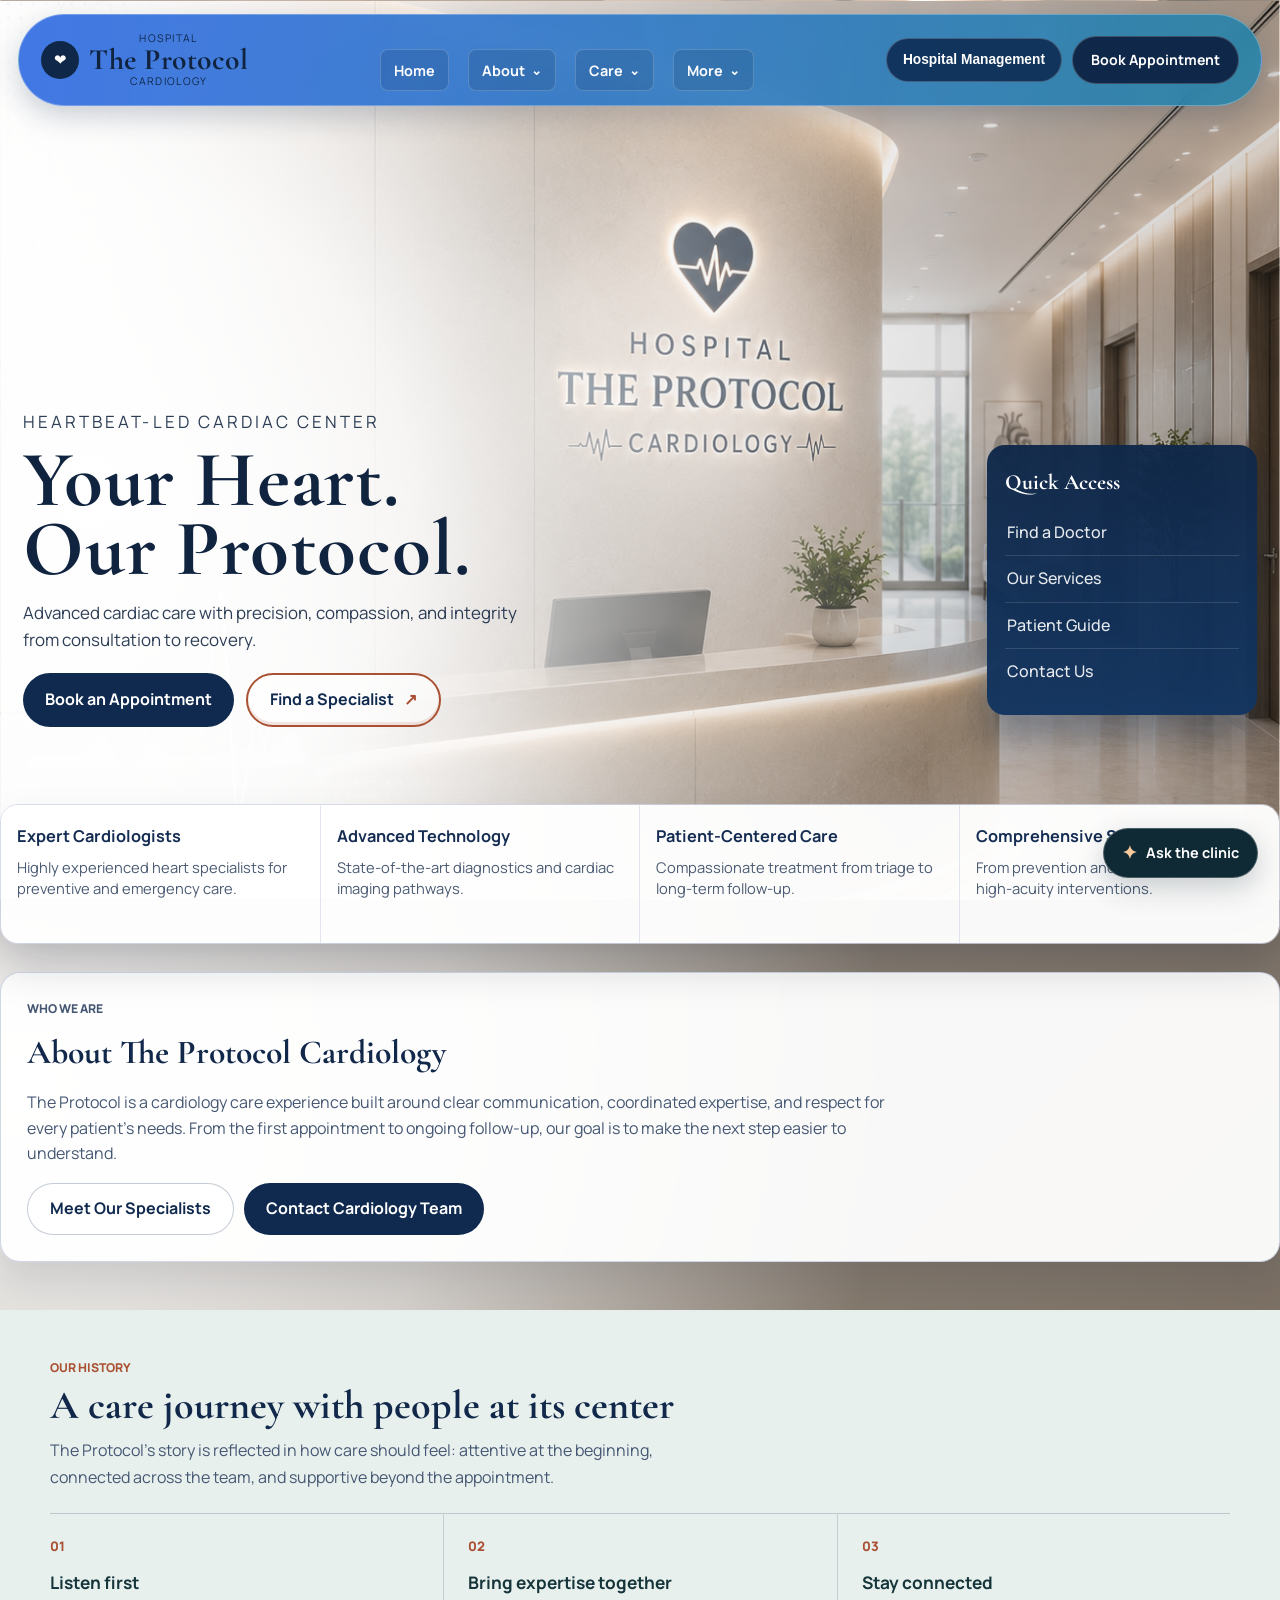
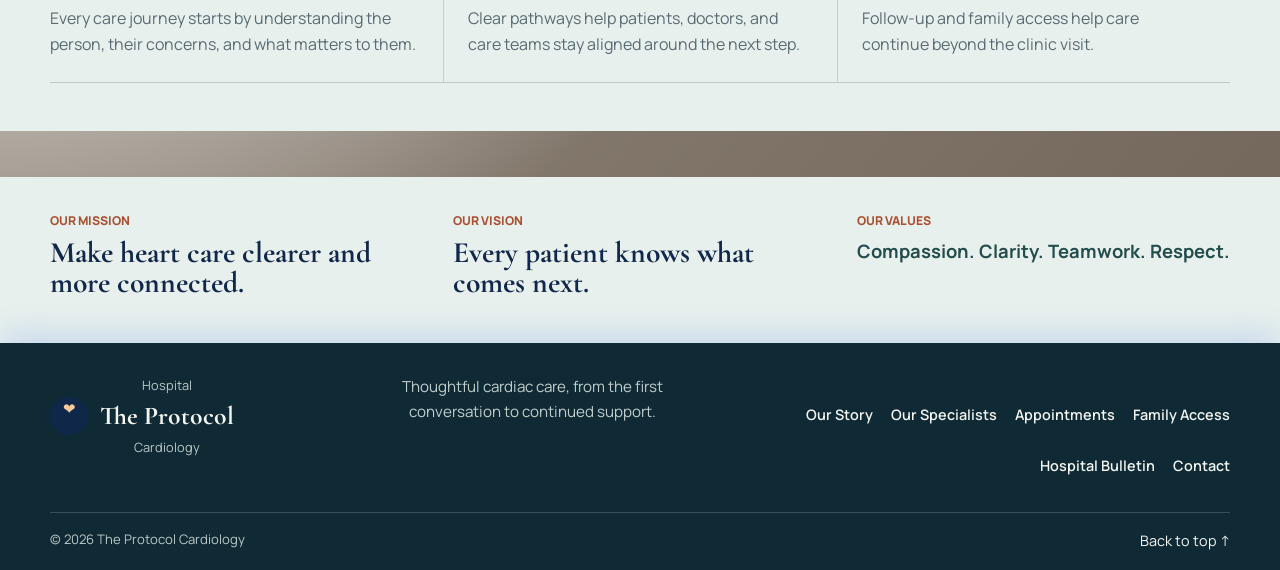
==== src/dashboard.html @ 60221763 "Add admin operation scheduling" ====
<!DOCTYPE html>
<html lang="en">
<head>
    <meta charset="UTF-8">
    <meta name="viewport" content="width=device-width, initial-scale=1.0">
    <title>Hospital Dashboard</title>
    <link rel="stylesheet" href="css/styles.css?v=admin-operation-schedule-20261023">
    <script src="js/runtime-config.js?v=vercel-api-migration-20261022" defer></script>
    <script src="js/auth.js?v=family-access-validation-20261017" defer></script>
    <script src="js/dashboard.js?v=admin-operation-schedule-20261023" defer></script>
    <script src="js/faq-chat.js?v=family-record-chat-20260928" defer></script>
</head>
<body class="dashboard">
    <!-- SIDEBAR -->
    <aside class="sidebar">
        <h2>🏥 HMS</h2>
        
        <div class="user-info">
            <p>Welcome</p>
            <strong id="user-name">User</strong>
            <p style="font-size: 11px; opacity: 0.7;" id="user-role">Role</p>
        </div>
        
        <nav>
            <ul>
                <!-- DOCTOR MENU -->
                <li id="doctor-menu" style="display: none;">
                    <a href="#" onclick="switchSection('doctor-section')" class="nav-link active">Patients</a>
                </li>
                <li id="doctor-menu-2" style="display: none;">
                    <a href="#" onclick="switchSection('doctor-messages-section')" class="nav-link">Notifications</a>
                </li>
                <li id="doctor-menu-3" style="display: none;">
                    <a href="#" onclick="switchSection('doctor-operations-section')" class="nav-link">Operation Schedule</a>
                </li>
                <li id="doctor-menu-4" style="display: none;">
                    <a href="#" onclick="switchSection('doctor-appointments-section')" class="nav-link">Appointment</a>
                </li>
                <li id="doctor-menu-5" style="display: none;">
                    <a href="#" onclick="switchSection('doctor-leave-section')" class="nav-link">Leave Request</a>
                </li>
                <li id="doctor-menu-6" style="display: none;">
                    <a href="#" onclick="switchSection('doctor-clinical-section')" class="nav-link">Medicine &amp; Results <span id="doctor-clinical-badge" class="nav-badge" hidden>0</span></a>
                </li>
                <li id="doctor-menu-7" style="display: none;">
                    <a href="#" onclick="switchSection('doctor-death-section')" class="nav-link">Death Records</a>
                </li>
                
                <!-- STAFF MENU -->
                <li id="staff-menu" style="display: none;">
                    <a href="#" onclick="switchSection('staff-section')" class="nav-link active">Dashboard</a>
                </li>
                <li id="staff-menu-2" style="display: none;">
                    <a href="#" onclick="switchSection('staff-patients-section')" class="nav-link">Patient List</a>
                </li>
                <li id="staff-menu-3" style="display: none;">
                    <a href="#" onclick="switchSection('staff-clinical-section')" class="nav-link">Clinical Review <span id="staff-clinical-badge" class="nav-badge" hidden>0</span></a>
                </li>
                <li id="staff-menu-4" style="display: none;">
                    <a href="#" onclick="switchSection('ward-management-section')" class="nav-link">Ward Management</a>
                </li>
                <li id="pharmacy-menu" style="display: none;">
                    <a href="#" onclick="switchSection('pharmacy-section')" class="nav-link">Pharmacy Stock</a>
                </li>
                
                <!-- ADMIN MENU -->
                <li id="admin-menu" style="display: none;">
                    <a href="#" onclick="switchSection('admin-section')" class="nav-link active">Dashboard</a>
                </li>
                <li id="admin-menu-2" style="display: none;">
                    <a href="#" onclick="switchSection('admin-users-section')" class="nav-link">Users</a>
                </li>
                <li id="admin-menu-3" style="display: none;">
                    <a href="#" onclick="switchSection('admin-patients-section')" class="nav-link">Patients</a>
                </li>
                <li id="admin-menu-4" style="display: none;">
                    <a href="#" onclick="switchSection('admin-leaves-section')" class="nav-link">Leave Approval</a>
                </li>
                <li id="admin-menu-5" style="display: none;">
                    <a href="#" onclick="switchSection('admin-bulletins-section')" class="nav-link">Bulletin</a>
                </li>
                <li id="admin-menu-6" style="display: none;">
                    <a href="#" onclick="switchSection('admin-doctors-section')" class="nav-link">Doctors</a>
                </li>
                <li id="admin-menu-7" style="display: none;">
                    <a href="#" onclick="switchSection('admin-death-section')" class="nav-link">Death Records</a>
                </li>
                <li id="admin-menu-8" style="display: none;">
                    <a href="#" onclick="switchSection('ward-management-section')" class="nav-link">Ward Management</a>
                </li>
                <li id="admin-menu-9" style="display: none;">
                    <a href="#" onclick="switchSection('admin-operations-section')" class="nav-link">Operation Schedule</a>
                </li>
                
                <!-- PATIENT MENU -->
                <li id="patient-menu" style="display: none;">
                    <a href="#" onclick="switchSection('patient-section')" class="nav-link active">My Health</a>
                </li>
                <li id="patient-menu-2" style="display: none;">
                    <a href="#" onclick="openPatientMessages()" class="nav-link">Doctors</a>
                </li>
                <li id="family-menu" style="display: none;">
                    <a href="#" onclick="switchSection('family-section')" class="nav-link">Family Health</a>
                </li>
            </ul>
        </nav>
        
        <button class="logout-btn" onclick="logout()">Logout</button>
    </aside>

    <!-- MAIN CONTENT -->
    <main class="main-content">
        <div class="dashboard-topbar">
            <div class="dashboard-location">
                <span>THE PROTOCOL / HMS</span>
                <strong id="dashboard-section-name">Overview</strong>
            </div>
            <label class="dashboard-search" for="dashboard-view-search">
                <span aria-hidden="true">⌕</span>
                <input id="dashboard-view-search" type="search" placeholder="Search this view..." autocomplete="off">
                <kbd>/</kbd>
            </label>
            <div class="dashboard-topbar-actions">
                <button id="notification-toggle" class="dashboard-alert-button" type="button" onclick="toggleNotifications()" aria-label="Open notifications" title="Open notifications" aria-expanded="false" aria-controls="notification-drawer">
                    <span aria-hidden="true">♧</span>
                    <i id="notification-unread-dot" hidden></i>
                    <span id="notification-unread-count" class="notification-unread-count" hidden>0</span>
                </button>
                <div class="dashboard-date" id="dashboard-date"></div>
            </div>
        </div>

        <!-- NOTIFICATIONS -->
        <div id="notifications-container"></div>
        <aside id="notification-drawer" class="notification-drawer" hidden aria-label="Notifications">
            <div class="notification-drawer-heading">
                <h2>Notifications</h2>
                <button type="button" onclick="toggleNotifications(false)" aria-label="Close notifications">×</button>
            </div>
            <div id="notification-list" class="notification-list"></div>
        </aside>

        <section class="dashboard-hero">
            <div class="hero-card">
                <div class="hero-pill">Clinic Command Center</div>
                <h1 id="dashboard-welcome">Welcome back, Doctor</h1>
                <p id="dashboard-welcome-detail">Your next patient round, status updates, and clinical chats are ready.</p>
            </div>
        </section>

        <!-- DOCTOR DASHBOARD -->
        <div id="doctor-section" class="content-section">
            <div class="header">
                <h1>👨‍⚕️ Doctor Dashboard</h1>
                <div class="header-right">
                    <div class="search-box">
                        <input type="text" placeholder="Search patients...">
                    </div>
                </div>
            </div>

            <div class="card doctor-appointment-request-card">
                <h3>Appointment requests</h3>
                <label class="doctor-appointment-request-toggle">
                    <input type="checkbox" id="doctor-appointment-requests-enabled">
                    <span>Accept new appointment requests</span>
                </label>
                <p id="doctor-appointment-requests-status" class="muted-text" role="status" aria-live="polite"></p>
            </div>

            <div id="doctor-stats" class="grid"></div>

            <div class="card">
                <h3>Organ donor codes</h3>
                <p class="muted-text">Create a one-time code for someone who agreed to join the donor wall. Codes expire after 30 days.</p>
                <button class="btn btn-primary" type="button" onclick="generateDonorCode()">Generate donor code</button>
                <p id="donor-code-status" class="form-status" role="status" aria-live="polite"></p>
                <div id="donor-code-list"></div>
            </div>

            <div class="card">
                <h3>Assigned Patients by Specialty</h3>
                <p class="muted-text">Each doctor now sees only patients assigned to their specialty and care list.</p>
                <div id="doctor-patients"></div>
            </div>
            <div class="card">
                <h3>Appointment calendar</h3>
                <div id="doctor-main-appointment-calendar" class="doctor-calendar"></div>
            </div>
        </div>

        <!-- DOCTOR PATIENTS DETAIL -->
        <div id="doctor-patients-section" class="content-section">
            <div class="header">
                <h1>Patient Details</h1>
                <button class="btn btn-primary" onclick="switchSection('doctor-section')">← Back</button>
            </div>
            <div id="doctor-patient-detail"></div>
        </div>

        <!-- DOCTOR MESSAGES -->
        <div id="doctor-messages-section" class="content-section">
            <div class="header">
                <h1>🔔 Notifications</h1>
            </div>
            <div class="card">
                <h3>Clinical alert centre</h3>
                <p class="muted-text">Incoming Code Blue notices, critical updates, and consult messages appear here.</p>
                <div class="chat-container">
                    <div class="chat-header">
                        <h3>Consultation Messages</h3>
                    </div>
                    <div class="chat-messages" id="doctor-chat"></div>
                    <div class="chat-input">
                        <input type="text" id="doctor-message-input" placeholder="Type your message...">
                        <button onclick="sendDoctorMessage()">Send</button>
                    </div>
                </div>
            </div>
        </div>

        <div id="doctor-operations-section" class="content-section">
            <div class="header">
                <h1>🗓️ Operation Schedule</h1>
            </div>
            <div class="card">
                <h3>Operations assigned to you</h3>
                <ul id="doctor-operations-list" class="detail-list doctor-operations-list"></ul>
            </div>
        </div>

        <div id="doctor-appointments-section" class="content-section">
            <div class="header">
                <h1>📅 Appointments</h1>
            </div>
            <div class="card">
                <h3>Your appointment list</h3>
                <div id="doctor-appointments-list"></div>
                <div id="doctor-appointment-calendar" class="doctor-calendar"></div>
            </div>
            <div class="card">
                <h3>Reschedule requests</h3>
                <div id="doctor-appointment-reschedules" class="appointment-action-list"></div>
            </div>
        </div>

        <div id="doctor-leave-section" class="content-section">
            <div class="header">
                <h1>🌴 Doctor Leave</h1>
                <button class="btn btn-primary" onclick="switchSection('doctor-appointments-section')">View Calendar</button>
            </div>
            <div class="card leave-request-card">
                <h3>Request leave</h3>
                <p class="muted-text">Choose the days you need off. Admin approval is required before those dates are blocked.</p>
                <form id="doctor-leave-form" class="leave-form">
                    <div class="form-group">
                        <label for="leave-start-date">Start date</label>
                        <input type="date" id="leave-start-date" required>
                    </div>
                    <div class="form-group">
                        <label for="leave-end-date">End date</label>
                        <input type="date" id="leave-end-date" required>
                    </div>
                    <div class="form-group leave-reason-field">
                        <label for="leave-reason">Reason</label>
                        <input type="text" id="leave-reason" maxlength="300" placeholder="Annual leave, medical leave..." required>
                    </div>
                    <button type="submit" class="btn btn-primary">Submit for Approval</button>
                </form>
            </div>
            <div class="card">
                <h3>My leave requests</h3>
                <div id="doctor-leave-list"></div>
            </div>
        </div>

        <div id="doctor-clinical-section" class="content-section">
            <div class="header">
                <h1>Medicine &amp; Blood Results</h1>
            </div>

            <section id="doctor-clinical-attention" class="card clinical-attention" hidden aria-live="polite">
                <h3>Needs your approval</h3>
                <p class="muted-text">A nurse proposed a change. Approve or reject it before anything reaches the family account.</p>
                <div id="doctor-clinical-attention-list" class="clinical-list"></div>
            </section>
            <section class="card doctor-stock-overview">
                <h3>Pharmacy stock</h3>
                <div id="doctor-medicine-stock" class="medicine-stock-list"></div>
            </section>

            <div class="clinical-form-grid">
                <form id="clinical-medicine-form" class="card clinical-form" autocomplete="off">
                    <h3>Request medicine</h3>
                    <p class="muted-text">A nurse gives the second approval. If stock is short, the nurse sends a replacement back to you.</p>
                    <div class="form-group">
                        <label for="clinical-medicine-patient">Patient</label>
                        <select id="clinical-medicine-patient" class="clinical-patient-select" required></select>
                    </div>
                    <div class="form-group">
                        <label for="clinical-medicine-name">Medicine</label>
                        <input id="clinical-medicine-name" type="text" maxlength="120" required>
                    </div>
                    <div class="clinical-field-row">
                        <div class="form-group">
                            <label for="clinical-medicine-dose">Dose</label>
                            <input id="clinical-medicine-dose" type="text" maxlength="60" placeholder="e.g. 500 mg" required>
                        </div>
                        <div class="form-group">
                            <label for="clinical-medicine-frequency">Frequency</label>
                            <input id="clinical-medicine-frequency" type="text" maxlength="80" placeholder="e.g. twice daily" required>
                        </div>
                        <div class="form-group">
                            <label for="clinical-medicine-duration">Duration</label>
                            <input id="clinical-medicine-duration" type="text" maxlength="60" placeholder="e.g. 5 days">
                        </div>
                        <div class="form-group">
                            <label for="clinical-medicine-quantity">Stock units</label>
                            <input id="clinical-medicine-quantity" type="number" min="1" max="10000" step="1" value="1" required>
                        </div>
                    </div>
                    <div class="form-group">
                        <label for="clinical-medicine-instructions">Instructions</label>
                        <textarea id="clinical-medicine-instructions" rows="2" maxlength="300"></textarea>
                    </div>
                    <button class="btn btn-primary" type="submit">Send for nurse approval</button>
                    <p id="clinical-medicine-status" class="form-status" role="status" aria-live="polite"></p>
                </form>

                <form id="clinical-blood-form" class="card clinical-form" autocomplete="off">
                    <h3>Enter blood result</h3>
                    <p class="muted-text">Add each test with its value. Reference ranges are optional and entered by you.</p>
                    <div class="clinical-field-row">
                        <div class="form-group">
                            <label for="clinical-blood-patient">Patient</label>
                            <select id="clinical-blood-patient" class="clinical-patient-select" required></select>
                        </div>
                        <div class="form-group">
                            <label for="clinical-blood-date">Collected on</label>
                            <input id="clinical-blood-date" type="date" required>
                        </div>
                    </div>
                    <div id="clinical-blood-rows" class="clinical-blood-rows"></div>
                    <div class="clinical-form-actions">
                        <button id="clinical-add-row" class="btn btn-secondary btn-small" type="button">Add test</button>
                        <button id="clinical-add-panel" class="btn btn-secondary btn-small" type="button">Add standard panel</button>
                    </div>
                    <div class="form-group">
                        <label for="clinical-blood-note">Note</label>
                        <textarea id="clinical-blood-note" rows="2" maxlength="300"></textarea>
                    </div>
                    <button class="btn btn-primary" type="submit">Send for nurse approval</button>
                    <p id="clinical-blood-status" class="form-status" role="status" aria-live="polite"></p>
                </form>
            </div>

            <div class="card">
                <h3>My requests and results</h3>
                <div id="doctor-clinical-list" class="clinical-list"></div>
            </div>
            <div class="card">
                <h3>Medical documents</h3>
                <div id="doctor-medical-document-list" class="medical-document-list"></div>
            </div>
        </div>

        <div id="doctor-death-section" class="content-section">
            <div class="header">
                <h1>Hospital Death Records</h1>
            </div>
            <p class="death-record-notice">Hospital record copy only. This is not a government-issued death certificate and cannot replace civil registry documentation.</p>
            <form id="doctor-death-form" class="card death-record-form">
                <h3>Submit record for admin review</h3>
                <div class="form-grid">
                    <div class="form-group">
                        <label for="doctor-death-patient">Assigned patient</label>
                        <select id="doctor-death-patient" required></select>
                    </div>
                    <div class="form-group">
                        <label for="doctor-death-date">Date of death</label>
                        <input id="doctor-death-date" type="date" required>
                    </div>
                    <div class="form-group">
                        <label for="doctor-death-time">Time of death</label>
                        <input id="doctor-death-time" type="time" required>
                    </div>
                    <div class="form-group">
                        <label for="doctor-death-place">Place</label>
                        <input id="doctor-death-place" type="text" maxlength="180" placeholder="Hospital / ward" required>
                    </div>
                    <div class="form-group death-cause-field">
                        <label for="doctor-death-cause">Cause recorded by attending doctor</label>
                        <textarea id="doctor-death-cause" rows="3" maxlength="500" required></textarea>
                    </div>
                </div>
                <label class="death-record-attestation">
                    <input id="doctor-death-attestation" type="checkbox" required>
                    <span>I confirm this record reflects my clinical assessment as the attending doctor.</span>
                </label>
                <button class="btn btn-primary" type="submit">Submit for admin review</button>
                <p id="doctor-death-status" class="form-status" role="status" aria-live="polite"></p>
            </form>
            <div class="card">
                <h3>My submitted records</h3>
                <div id="doctor-death-list" class="death-record-list"></div>
            </div>
        </div>

        <!-- DOCTOR->STAFF MESSAGE -->
        <div id="doctor-staff-section" class="content-section">
            <div class="header">
                <h1>👩‍⚕️ Message Nursing Team</h1>
                <button class="btn btn-primary" onclick="switchSection('doctor-section')">← Back</button>
            </div>
            <div class="card">
                <div class="chat-container">
                    <div class="chat-header">
                        <h3>Send alert to nursing staff</h3>
                    </div>
                    <div class="chat-messages" id="doctor-staff-chat"></div>
                    <div class="chat-input">
                        <input type="text" id="doctor-staff-message-input" placeholder="Message to nursing team...">
                        <button onclick="sendDoctorToStaffMessage()">Send</button>
                    </div>
                </div>
            </div>
        </div>

        <!-- STAFF DASHBOARD -->
        <div id="staff-section" class="content-section">
            <div class="header">
                <h1>👩‍⚕️ Staff Dashboard</h1>
            </div>

            <div id="staff-stats" class="grid"></div>

            <div class="card">
                <h3>Update Patient Vitals</h3>
                <div id="staff-patients"></div>
            </div>

            <div class="card">
                <h3>Appointment Requests</h3>
                <p class="muted-text">Staff can review appointment requests and patient booking details.</p>
                <div id="staff-appointments"></div>
            </div>

            <div class="card">
                <h3>Add New Patient</h3>
                <form id="staff-new-patient-form" class="patient-form">
                    <div class="form-grid">
                        <div class="form-group">
                            <label for="new-patient-name">Full Name</label>
                            <input type="text" id="new-patient-name" placeholder="e.g. Nur Aisyah" required>
                        </div>
                        <div class="form-group">
                            <label for="new-patient-code">Patient Code</label>
                            <input type="text" id="new-patient-code" placeholder="e.g. NUR-004" required>
                        </div>
                        <div class="form-group">
                            <label for="new-patient-age">Age</label>
                            <input type="number" id="new-patient-age" min="1" placeholder="32">
                        </div>
                        <div class="form-group">
                            <label for="new-patient-gender">Gender</label>
                            <input type="text" id="new-patient-gender" placeholder="Female">
                        </div>
                        <div class="form-group">
                            <label for="new-patient-blood-type">Blood Type</label>
                            <input type="text" id="new-patient-blood-type" placeholder="A+">
                        </div>
                        <div class="form-group">
                            <label for="new-patient-phone">Phone</label>
                            <input type="tel" id="new-patient-phone" inputmode="tel" maxlength="16" pattern="(?:[0-9]{7,15}|\+[0-9]{7,15})" title="Enter 7 to 15 digits, optionally preceded by +." placeholder="0123456789">
                        </div>
                        <div class="form-group">
                            <label for="new-patient-email">Email</label>
                            <input type="email" id="new-patient-email" placeholder="patient@email.com">
                        </div>
                        <div class="form-group">
                            <label for="new-patient-address">Address</label>
                            <input type="text" id="new-patient-address" placeholder="Hospital address">
                        </div>
                        <div class="form-group">
                            <label for="new-patient-diagnosis">Illness / Diagnosis</label>
                            <input type="text" id="new-patient-diagnosis" placeholder="e.g. Chest pain, Migraine, Vision loss" required>
                        </div>
                        <div class="form-group">
                            <label for="new-patient-category">Sickness Category</label>
                            <select id="new-patient-category" required>
                                <option value="General Medicine">General Medicine</option>
                                <option value="Cardiology">Cardiology</option>
                                <option value="Psychiatry">Psychiatry</option>
                                <option value="Surgery">Surgery</option>
                                <option value="Neurosurgery">Neurosurgery</option>
                                <option value="Neuro-Oftalmology">Neuro-Oftalmology</option>
                            </select>
                        </div>
                        <div class="form-group">
                            <label for="new-patient-severity">Severity</label>
                            <select id="new-patient-severity">
                                <option value="Moderate">Moderate</option>
                                <option value="Mild">Mild</option>
                                <option value="Severe">Severe</option>
                                <option value="Critical">Critical</option>
                            </select>
                        </div>
                        <div class="form-group">
                            <label for="new-patient-doctor">Doctor In Charge (Required)</label>
                            <select id="new-patient-doctor" required>
                                <option value="">-- Select doctor --</option>
                            </select>
                        </div>
                    </div>
                    <button type="submit" class="btn btn-primary">Create Patient</button>
                    <div id="new-patient-status" class="form-status"></div>
                </form>
            </div>

            <div class="card">
                <h3>Staff Team Chat</h3>
                <div class="chat-container">
                    <div class="chat-header">
                        <h3>Team Communications</h3>
                    </div>
                    <div class="chat-messages" id="staff-chat"></div>
                    <div class="chat-input">
                        <input type="text" id="staff-message-input" placeholder="Share an update with your team...">
                        <button onclick="sendStaffTeamMessage()">Send</button>
                    </div>
                </div>
            </div>

            <div class="card">
                <h3>Emergency Alert</h3>
                <p>Send a system-wide Code Blue alert to doctors, nurses, admins, and patients.</p>
                <button class="btn btn-danger" onclick="openCodeBluePrompt()">Trigger Code Blue</button>
            </div>
        </div>

        <!-- STAFF PATIENTS -->
        <div id="staff-patients-section" class="content-section">
            <div class="header">
                <h1>Patient List</h1>
                <button class="btn btn-primary" onclick="switchSection('staff-section')">← Back</button>
            </div>
            <div class="card">
                <div id="staff-patient-list"></div>
            </div>
        </div>

        <div id="ward-management-section" class="content-section">
            <div class="header">
                <h1>Ward Management</h1>
            </div>
            <p class="admin-doctor-intro">Track ward capacity, keep bed status current, and assign each active patient to one bed.</p>
            <div id="ward-overview-stats" class="grid ward-overview-stats"></div>
            <form id="ward-bed-form" class="card ward-bed-form">
                <h3>Add a ward bed</h3>
                <div class="clinical-field-row">
                    <div class="form-group">
                        <label for="ward-bed-ward-name">Ward</label>
                        <input id="ward-bed-ward-name" type="text" maxlength="80" placeholder="e.g. Cardiology" required>
                    </div>
                    <div class="form-group">
                        <label for="ward-bed-number">Bed number</label>
                        <input id="ward-bed-number" type="text" maxlength="40" placeholder="e.g. C-12" required>
                    </div>
                </div>
                <button class="btn btn-primary btn-small" type="submit">Add bed</button>
                <p id="ward-bed-form-status" class="form-status" role="status" aria-live="polite"></p>
            </form>
            <div class="card">
                <div class="ward-table-heading">
                    <h3>Ward and bed list</h3>
                    <button class="btn btn-small btn-secondary" type="button" onclick="loadWardManagement()">Refresh</button>
                </div>
                <div id="ward-bed-list" class="ward-bed-list"></div>
            </div>
        </div>

        <div id="staff-clinical-section" class="content-section">
            <div class="header">
                <h1>Clinical Review</h1>
            </div>
            <p class="admin-doctor-intro">Give the second approval before a medicine request or blood result appears on the family account.</p>
            <div class="card">
                <h3>Waiting for your review</h3>
                <div id="staff-clinical-queue" class="clinical-list"></div>
            </div>
            <div class="card">
                <h3>Recent</h3>
                <div id="staff-clinical-recent" class="clinical-list"></div>
            </div>
            <div class="card">
                <h3>Appointment reschedule requests</h3>
                <div id="staff-appointment-reschedules" class="appointment-action-list"></div>
            </div>
            <div class="card">
                <h3>Medical attachments</h3>
                <form id="medical-document-form" class="medical-document-form">
                    <div class="clinical-field-row">
                        <select id="medical-document-patient" required aria-label="Patient"></select>
                        <select id="medical-document-category" aria-label="Document category">
                            <option>Blood result</option>
                            <option>Discharge summary</option>
                            <option>Prescription</option>
                            <option>Other</option>
                        </select>
                        <input id="medical-document-file" type="file" accept="application/pdf,image/jpeg,image/png" required aria-label="PDF, JPG or PNG up to 4 MB">
                    </div>
                    <button class="btn btn-primary btn-small" type="submit">Upload private record</button>
                    <p class="muted-text">PDF/JPG/PNG, maximum 4 MB. Only authorized care-team members and linked patient/family accounts can access it.</p>
                    <p id="medical-document-status" class="form-status" role="status" aria-live="polite"></p>
                </form>
                <div id="staff-medical-document-list" class="medical-document-list"></div>
            </div>
        </div>

        <div id="pharmacy-section" class="content-section">
            <div class="header">
                <h1>Pharmacy Stock</h1>
            </div>
            <p class="admin-doctor-intro">Manage medicine quantities and low-stock thresholds. Nurse approval deducts requested units from stock.</p>
            <div class="card">
                <h3>Add medicine</h3>
                <form id="medicine-stock-form" class="medicine-stock-form">
                    <div class="clinical-field-row">
                        <input id="medicine-stock-name" type="text" maxlength="120" placeholder="Medicine name" aria-label="Medicine name" required>
                        <input id="medicine-stock-unit" type="text" maxlength="40" placeholder="Unit (e.g. tablet)" aria-label="Stock unit" required>
                        <input id="medicine-stock-quantity" type="number" min="0" max="100000" step="1" placeholder="In stock" aria-label="Current stock" required>
                        <input id="medicine-stock-minimum" type="number" min="0" max="100000" step="1" placeholder="Low-stock alert at" aria-label="Low stock threshold" required>
                    </div>
                    <button class="btn btn-primary btn-small" type="submit">Add medicine</button>
                    <p id="medicine-stock-status" class="form-status" role="status" aria-live="polite"></p>
                </form>
            </div>
            <div class="card">
                <h3>Current inventory</h3>
                <div id="medicine-stock-list" class="medicine-stock-list"></div>
            </div>
        </div>

        <!-- ADMIN DASHBOARD -->
        <div id="admin-section" class="content-section">
            <div class="header">
                <h1>⚙️ Administration Dashboard</h1>
            </div>
            <div id="admin-dashboard-alert" class="dashboard-load-alert" role="status" aria-live="polite" hidden>
                <p id="admin-dashboard-alert-message"></p>
                <button class="btn btn-small btn-secondary" type="button" onclick="loadAdminDashboard()">Retry</button>
            </div>

            <div id="admin-stats" class="grid"></div>

            <div class="admin-command-grid">
                <section class="card admin-priority-card" aria-labelledby="admin-priority-title">
                    <div class="admin-panel-heading">
                        <div>
                            <p class="dashboard-eyebrow">Clinical attention</p>
                            <h2 id="admin-priority-title">Priority watchlist</h2>
                        </div>
                        <span id="admin-priority-count" class="priority-count">0</span>
                    </div>
                    <div id="admin-priority-watchlist" aria-live="polite"></div>
                </section>
                <section class="card admin-quick-actions" aria-labelledby="admin-quick-actions-title">
                    <div class="admin-panel-heading">
                        <div>
                            <p class="dashboard-eyebrow">Shortcuts</p>
                            <h2 id="admin-quick-actions-title">Quick actions</h2>
                        </div>
                    </div>
                    <button type="button" onclick="switchSection('admin-patients-section')"><span aria-hidden="true">＋</span> Patient records</button>
                    <button type="button" onclick="switchSection('admin-leaves-section')"><span aria-hidden="true">◷</span> Review leave requests</button>
                    <button type="button" onclick="switchSection('admin-bulletins-section')"><span aria-hidden="true">▤</span> Publish a bulletin</button>
                </section>
            </div>

            <div class="card">
                <h3>System Overview</h3>
                <p>Welcome to the Hospital Management System Administration Panel.</p>
                <p>Manage users, patients, and monitor system activity from the menu.</p>
                <button class="btn btn-primary" onclick="switchSection('staff-section')">Add New Patient</button>
            </div>
            <div class="card">
                <h3>Leave requests awaiting review</h3>
                <div id="admin-leave-summary"></div>
            </div>
            <div class="card">
                <h3>Recent audit activity</h3>
                <div id="admin-audit-list" class="audit-log-list"></div>
            </div>
            <div class="card">
                <h3>All patient records</h3>
                <div id="admin-overview-patients"></div>
            </div>
            <div class="card">
                <h3>All booked appointments</h3>
                <div id="admin-overview-appointments"></div>
            </div>
        </div>

        <div id="admin-leaves-section" class="content-section">
            <div class="header">
                <h1>Leave Approval</h1>
                <button class="btn btn-primary" onclick="switchSection('admin-section')">← Back</button>
            </div>
            <div class="card">
                <h3>Doctor leave requests</h3>
                <div id="admin-leave-requests"></div>
            </div>
        </div>

        <div id="admin-death-section" class="content-section">
            <div class="header">
                <h1>Death Record Review</h1>
                <button class="btn btn-primary" onclick="switchSection('admin-section')">← Back</button>
            </div>
            <p class="death-record-notice">Review hospital records only. These are not government-issued death certificates.</p>
            <div class="card">
                <h3>Waiting for review</h3>
                <div id="admin-death-pending" class="death-record-list"></div>
            </div>
            <div class="card">
                <h3>Recent records</h3>
                <div id="admin-death-recent" class="death-record-list"></div>
            </div>
        </div>

        <div id="admin-bulletins-section" class="content-section">
            <div class="header">
                <h1>Hospital Bulletin</h1>
                <button class="btn btn-primary" onclick="switchSection('admin-section')">← Back</button>
            </div>
            <div class="card">
                <h3>Mourning display</h3>
                <p class="muted-text">Show a dismissible memorial popup across the website. It appears once per visitor session and does not change page colours.</p>
                <form id="admin-mourning-form" class="mourning-admin-form">
                    <label class="bulletin-publish-toggle">
                        <input id="admin-mourning-enabled" type="checkbox">
                        <span>Enable mourning mode</span>
                    </label>
                    <div class="form-group">
                        <label for="admin-mourning-name">Memorial name / title</label>
                        <input id="admin-mourning-name" type="text" maxlength="160" placeholder="In memory of...">
                    </div>
                    <div class="form-group">
                        <label for="admin-mourning-notice">Public notice</label>
                        <textarea id="admin-mourning-notice" rows="3" maxlength="500" placeholder="A short official message"></textarea>
                    </div>
                    <button class="btn btn-primary" type="submit">Save mourning display</button>
                    <p id="admin-mourning-status" class="form-status" role="status" aria-live="polite"></p>
                </form>
            </div>
            <div class="card">
                <h3>Compose bulletin</h3>
                <form id="admin-bulletin-form" class="bulletin-admin-form">
                    <input type="hidden" id="admin-bulletin-id">
                    <div class="form-group">
                        <label for="admin-bulletin-title">Title</label>
                        <input id="admin-bulletin-title" type="text" maxlength="160" required>
                    </div>
                    <div class="form-group">
                        <label for="admin-bulletin-category">Category</label>
                        <select id="admin-bulletin-category">
                            <option>General</option>
                            <option>Service Update</option>
                            <option>Event</option>
                            <option>Health Information</option>
                        </select>
                    </div>
                    <div class="form-group">
                        <label for="admin-bulletin-content">Announcement</label>
                        <textarea id="admin-bulletin-content" rows="6" maxlength="5000" required></textarea>
                    </div>
                    <label class="bulletin-publish-toggle">
                        <input id="admin-bulletin-published" type="checkbox">
                        <span>Publish immediately</span>
                    </label>
                    <div class="bulletin-admin-actions">
                        <button id="admin-bulletin-save" class="btn btn-primary" type="submit">Save bulletin</button>
                        <button id="admin-bulletin-cancel" class="btn btn-secondary" type="button" hidden>Cancel edit</button>
                    </div>
                    <p id="admin-bulletin-status" class="form-status" role="status" aria-live="polite"></p>
                </form>
            </div>
            <div class="card">
                <h3>All bulletins</h3>
                <div id="admin-bulletin-list"></div>
            </div>
        </div>

        <!-- ADMIN USERS -->
        <div id="admin-users-section" class="content-section">
            <div class="header">
                <h1>User Management</h1>
                <button class="btn btn-primary" onclick="switchSection('admin-section')">← Back</button>
            </div>
            <div class="card">
                <h3>Hospital Staff & Users</h3>
                <div id="admin-users"></div>
            </div>
            <form id="admin-pharmacy-form" class="card admin-doctor-form" autocomplete="off">
                <h3>Create pharmacy account</h3>
                <div class="form-grid">
                    <div class="form-group">
                        <label for="admin-pharmacy-name">Full name</label>
                        <input id="admin-pharmacy-name" type="text" maxlength="120" required>
                    </div>
                    <div class="form-group">
                        <label for="admin-pharmacy-username">Username</label>
                        <input id="admin-pharmacy-username" type="text" maxlength="120" required>
                    </div>
                    <div class="form-group">
                        <label for="admin-pharmacy-email">Email</label>
                        <input id="admin-pharmacy-email" type="email" maxlength="160" required>
                    </div>
                    <div class="form-group">
                        <label for="admin-pharmacy-password">Temporary password</label>
                        <input id="admin-pharmacy-password" type="password" minlength="8" maxlength="128" autocomplete="new-password" required>
                    </div>
                </div>
                <button class="btn btn-primary" type="submit">Create pharmacy account</button>
                <p id="admin-pharmacy-status" class="form-status" role="status" aria-live="polite"></p>
            </form>
        </div>

        <div id="admin-doctors-section" class="content-section">
            <div class="header">
                <h1>Doctor Directory</h1>
                <button class="btn btn-primary" onclick="switchSection('admin-section')">← Back</button>
            </div>
            <p class="admin-doctor-intro">Hospital doctors, organized by their registered department.</p>
            <form id="admin-doctor-form" class="card admin-doctor-form" autocomplete="off">
                <h3>Create doctor account</h3>
                <div class="form-grid">
                    <div class="form-group">
                        <label for="admin-doctor-name-input">Full name</label>
                        <input id="admin-doctor-name-input" type="text" maxlength="120" placeholder="Dr. Full Name" required>
                    </div>
                    <div class="form-group">
                        <label for="admin-doctor-username">Username</label>
                        <input id="admin-doctor-username" type="text" maxlength="120" placeholder="first.last" required>
                    </div>
                    <div class="form-group">
                        <label for="admin-doctor-email-input">Email</label>
                        <input id="admin-doctor-email-input" type="email" maxlength="160" placeholder="doctor@hospital.com" required>
                    </div>
                    <div class="form-group">
                        <label for="admin-doctor-department-input">Department</label>
                        <input id="admin-doctor-department-input" type="text" maxlength="100" list="admin-doctor-departments" placeholder="Cardiology" required>
                        <datalist id="admin-doctor-departments">
                            <option value="Cardiology"></option>
                            <option value="Psychiatry"></option>
                            <option value="Neuro-Oftalmology"></option>
                            <option value="Neurosurgery"></option>
                            <option value="Surgery"></option>
                            <option value="General Medicine"></option>
                        </datalist>
                    </div>
                    <div class="form-group">
                        <label for="admin-doctor-password">Temporary password</label>
                        <input id="admin-doctor-password" type="password" minlength="8" maxlength="128" autocomplete="new-password" required>
                    </div>
                </div>
                <button class="btn btn-primary" type="submit">Create doctor account</button>
                <p id="admin-doctor-status" class="form-status" role="status" aria-live="polite"></p>
            </form>
            <div id="admin-doctors" class="admin-doctor-grid" aria-live="polite"></div>
        </div>

        <div id="admin-operations-section" class="content-section">
            <div class="header">
                <h1>Operation Schedule</h1>
                <button class="btn btn-primary" type="button" onclick="switchSection('admin-section')">← Back</button>
            </div>
            <p class="admin-doctor-intro">Schedule an operation for a doctor. Removing an entry only removes it from this schedule.</p>
            <form id="admin-operation-form" class="card admin-operation-form" autocomplete="off">
                <div class="form-grid">
                    <div class="form-group">
                        <label for="admin-operation-doctor">Doctor</label>
                        <select id="admin-operation-doctor" required>
                            <option value="">Select doctor</option>
                        </select>
                    </div>
                    <div class="form-group">
                        <label for="admin-operation-procedure">Operation / procedure</label>
                        <input id="admin-operation-procedure" type="text" maxlength="160" required>
                    </div>
                    <div class="form-group">
                        <label for="admin-operation-date">Date</label>
                        <input id="admin-operation-date" type="date" required>
                    </div>
                    <div class="form-group">
                        <label for="admin-operation-time">Time</label>
                        <input id="admin-operation-time" type="time" required>
                    </div>
                    <div class="form-group">
                        <label for="admin-operation-location">Theatre / location</label>
                        <input id="admin-operation-location" type="text" maxlength="120" required>
                    </div>
                    <div class="form-group">
                        <label for="admin-operation-notes">Notes (optional)</label>
                        <input id="admin-operation-notes" type="text" maxlength="1000">
                    </div>
                </div>
                <button class="btn btn-primary" type="submit">Schedule operation</button>
                <p id="admin-operation-status" class="form-status" role="status" aria-live="polite"></p>
            </form>
            <div class="card">
                <h3>Scheduled operations</h3>
                <div id="admin-operation-list" class="admin-operation-list" aria-live="polite"></div>
            </div>
        </div>

        <!-- ADMIN PATIENTS -->
        <div id="admin-patients-section" class="content-section">
            <div class="header">
                <h1>Patient Management</h1>
                <button class="btn btn-primary" onclick="switchSection('admin-section')">← Back</button>
            </div>
            <div class="card">
                <h3>All Hospital Patients</h3>
                <div id="admin-patients"></div>
            </div>
        </div>

        <!-- PATIENT DASHBOARD -->
        <div id="patient-section" class="content-section">
            <div class="header">
                <h1>📋 My Health Information</h1>
            </div>
            <div id="patient-content"></div>
            <section class="card patient-appointments">
                <h3>Appointments</h3>
                <p class="muted-text">Confirm an upcoming appointment or request a different time.</p>
                <div id="patient-appointment-list" class="family-appointment-list"></div>
            </section>
        </div>

        <div id="family-section" class="content-section">
            <div class="header">
                <h1>👨‍👩‍👧 Family Health Overview</h1>
            </div>
            <div id="family-urgent-alerts" class="family-urgent-alert-list" aria-live="assertive"></div>
            <div id="family-content"></div>
            <section id="family-clinical" class="card family-clinical" aria-labelledby="family-clinical-title">
                <h3 id="family-clinical-title">Medicine requests &amp; blood results</h3>
                <p class="muted-text">Only items approved by the doctor and nurse appear here.</p>
                <form id="family-medicine-request-form" class="family-medicine-request-form">
                    <h4>Request medicine</h4>
                    <div class="clinical-field-row">
                        <div class="form-group">
                            <label for="family-medicine-request-name">Medicine requested</label>
                            <input id="family-medicine-request-name" type="text" maxlength="120" placeholder="Medicine name" required>
                        </div>
                        <div class="form-group">
                            <label for="family-medicine-request-note">Reason / note</label>
                            <input id="family-medicine-request-note" type="text" maxlength="300" placeholder="Optional note for the doctor">
                        </div>
                    </div>
                    <button class="btn btn-primary" type="submit">Send to doctor</button>
                    <p id="family-medicine-request-status" class="form-status" role="status" aria-live="polite"></p>
                </form>
                <div id="family-clinical-list" class="clinical-list"></div>
                <div id="family-blood-trends" class="family-blood-trends"></div>
            </section>
            <section id="family-appointments" class="card family-appointments">
                <h3>Appointments</h3>
                <p class="muted-text">Confirm an upcoming appointment or request a different time.</p>
                <div id="family-appointment-list" class="family-appointment-list"></div>
            </section>
            <section id="family-medical-documents" class="card family-medical-documents">
                <h3>Medical documents</h3>
                <p class="muted-text">Private files attached to the linked patient record.</p>
                <div id="family-medical-document-list" class="medical-document-list"></div>
            </section>
            <section id="family-death-records" class="card family-death-records" aria-labelledby="family-death-title">
                <h3 id="family-death-title">Hospital death records</h3>
                <p class="death-record-notice">Approved hospital record copies only. Not valid as government-issued death certificates.</p>
                <div id="family-death-list" class="death-record-list"></div>
            </section>
        </div>

        <!-- PATIENT MESSAGES -->
        <div id="patient-messages-section" class="content-section">
            <div class="header">
                <h1>💬 My Healthcare Team</h1>
                <button class="btn btn-primary" onclick="switchSection('patient-section')">← Back</button>
            </div>
            <div class="card">
                <div class="chat-container">
                    <div class="chat-header">
                        <h3>Messages with Your Doctor</h3>
                    </div>
                    <div class="chat-messages" id="patient-chat"></div>
                    <div class="chat-input">
                        <input type="text" id="patient-message-input" placeholder="Type your message...">
                        <button onclick="sendPatientMessage()">Send</button>
                    </div>
                </div>
            </div>
        </div>
    </main>

    <!-- VITALS UPDATE MODAL -->
    <div id="vitals-modal" class="modal">
        <div class="modal-content">
            <div class="modal-header">
                <h2>Update Patient Vitals</h2>
                <button class="modal-close" onclick="closeModal('vitals-modal')">×</button>
            </div>
            <div class="modal-body">
                <div class="form-group">
                    <label for="vitals-temperature">Temperature (°C)</label>
                    <input type="number" id="vitals-temperature" step="0.1" placeholder="37.5">
                </div>
                <div class="form-group">
                    <label for="vitals-bp">Blood Pressure (mmHg)</label>
                    <input type="text" id="vitals-bp" placeholder="120/80">
                </div>
                <div class="form-group">
                    <label for="vitals-hr">Heart Rate (bpm)</label>
                    <input type="number" id="vitals-hr" placeholder="72">
                </div>
                <div class="form-group">
                    <label for="vitals-rr">Respiratory Rate (breaths/min)</label>
                    <input type="number" id="vitals-rr" placeholder="16">
                </div>
            </div>
            <div class="modal-footer">
                <button class="btn btn-secondary" onclick="closeModal('vitals-modal')">Cancel</button>
                <button class="btn btn-primary" onclick="submitVitals()">Update</button>
            </div>
        </div>
    </div>

    <!-- CODE BLUE MODAL -->
    <div id="code-blue-modal" class="modal">
        <div class="modal-content">
            <div class="modal-header">
                <h2>Send Code Blue Alert</h2>
                <button class="modal-close" onclick="closeModal('code-blue-modal')">×</button>
            </div>
            <div class="modal-body">
                <div class="form-group">
                    <label for="code-blue-patient">Select Patient</label>
                    <select id="code-blue-patient">
                        <option value="">-- General Emergency (No Specific Patient) --</option>
                    </select>
                </div>
                <div class="form-group">
                    <label for="code-blue-room">Room Number</label>
                    <input type="text" id="code-blue-room" placeholder="e.g. ICU-3, Ward 5B">
                </div>
                <div class="form-group">
                    <label for="code-blue-note">Emergency Note</label>
                    <textarea id="code-blue-note" rows="4" placeholder="Describe the emergency and patient concern..."></textarea>
                </div>
            </div>
            <div class="modal-footer">
                <button class="btn btn-secondary" onclick="closeModal('code-blue-modal')">Cancel</button>
                <button class="btn btn-danger" onclick="submitCodeBlue()">Send Code Blue</button>
            </div>
        </div>
    </div>

    <div id="code-blue-overlay" class="code-blue-overlay" onclick="dismissCodeBlueOverlay()">
        <div class="code-blue-card" onclick="event.stopPropagation()">
            <div class="code-blue-badge">CODE BLUE</div>
            <h2>Emergency Alert Triggered</h2>
            <p id="code-blue-overlay-message">Immediate assistance is required across the clinical team.</p>
            <button class="btn btn-secondary" onclick="dismissCodeBlueOverlay()">Acknowledge</button>
        </div>
    </div>

    <div class="faq-chat" id="faq-chat" data-family-only="true" hidden>
        <section class="faq-chat-panel" id="faq-chat-panel" aria-label="Family health assistant" hidden>
            <header class="faq-chat-header">
                <div>
                    <p class="faq-chat-eyebrow">THE PROTOCOL · FAMILY</p>
                    <h2>Family health assistant</h2>
                </div>
                <button class="faq-chat-close" type="button" aria-label="Close assistant">×</button>
            </header>
            <div class="faq-chat-messages" id="faq-chat-messages" role="log" aria-live="polite" aria-relevant="additions">
                <p class="faq-chat-message is-assistant">I can summarize the latest readings linked to your family account if you choose to share them. I can't diagnose or determine a patient's condition. Please don't include names or identifying details.</p>
            </div>
            <div class="faq-chat-consent">
                <label>
                    <input type="checkbox" id="faq-chat-family-consent">
                    <span>I agree to send my message to OpenAI for an answer. I will not include names, IDs, or other identifying details.</span>
                </label>
                <label>
                    <input type="checkbox" id="faq-chat-share-vitals">
                    <span>Include the linked record's latest HR, BP, respiratory rate, SpO₂, temperature, and timestamp. I have permission to share these readings with OpenAI.</span>
                </label>
                <p class="faq-chat-consent-error" id="faq-chat-consent-error" role="alert" hidden>Please agree before sending a message.</p>
            </div>
            <div class="faq-chat-suggestions" aria-label="Suggested questions">
                <button type="button" data-chat-suggestion="I'm worried about my family member. Can you summarize the readings I chose to share?">Summarize readings</button>
                <button type="button" data-chat-suggestion="What should I do if I'm worried about my family member?">I'm worried</button>
            </div>
            <form class="faq-chat-form" id="faq-chat-form">
                <label class="visually-hidden" for="faq-chat-input">Ask the family health assistant</label>
                <input id="faq-chat-input" name="message" type="text" maxlength="1200" placeholder="Ask a general question…" autocomplete="off" required>
                <button type="submit" aria-label="Send message">Send</button>
            </form>
            <p class="faq-chat-disclaimer">Not medical advice. No readings are shared unless selected. Contact the care team about health concerns.</p>
        </section>
        <button class="faq-chat-toggle" type="button" aria-expanded="false" aria-controls="faq-chat-panel">
            <span class="faq-chat-toggle-mark" aria-hidden="true">✦</span>
            <span>Ask about family health</span>
        </button>
    </div>

    <script>
        // Menu item display based on role
        function showRoleMenu(role) {
            const menus = {
                'doctor': ['doctor-menu', 'doctor-menu-2', 'doctor-menu-3', 'doctor-menu-4', 'doctor-menu-5', 'doctor-menu-6', 'doctor-menu-7'],
                'staff': ['staff-menu', 'staff-menu-2', 'staff-menu-3', 'staff-menu-4'],
                'pharmacy': ['pharmacy-menu'],
                'admin': ['admin-menu', 'admin-menu-2', 'admin-menu-3', 'admin-menu-4', 'admin-menu-5', 'admin-menu-6', 'admin-menu-7', 'admin-menu-8'],
                'patient': ['patient-menu', 'patient-menu-2'],
                'family': ['patient-menu', 'family-menu']
            };

            Object.values(menus).flat().forEach(menu => {
                const menuNode = document.getElementById(menu);
                if (menuNode) menuNode.style.display = 'none';
            });

            (menus[role] || []).forEach(menu => {
                const menuNode = document.getElementById(menu);
                if (menuNode) menuNode.style.display = 'list-item';
            });
        }

        // Switch content section
        function switchSection(sectionId) {
            const section = document.getElementById(sectionId);
            if (!section) return;

            document.querySelectorAll('.content-section').forEach((item) => {
                item.classList.toggle('active', item === section);
            });

            const navSectionId = sectionId === 'doctor-patients-section' ? 'doctor-section' : sectionId;
            const activeLink = [...document.querySelectorAll('.sidebar .nav-link')].find((link) => {
                if (link.closest('li')?.style.display === 'none') return false;
                const handler = link.getAttribute('onclick') || '';
                return handler.includes(`switchSection('${navSectionId}')`)
                    || (sectionId === 'patient-messages-section' && handler.includes('openPatientMessages'));
            });

            document.querySelectorAll('.sidebar .nav-link').forEach((link) => {
                const isActive = link === activeLink;
                link.classList.toggle('active', isActive);
                if (isActive) link.setAttribute('aria-current', 'page');
                else link.removeAttribute('aria-current');
            });

            const sectionName = document.getElementById('dashboard-section-name');
            const heading = section.querySelector('h1');
            if (sectionName && heading) sectionName.textContent = heading.textContent.trim();
        }

        // Modal functions
        function closeModal(modalId) {
            document.getElementById(modalId).classList.remove('show');
        }

        function showCodeBlueOverlay(message) {
            const overlay = document.getElementById('code-blue-overlay');
            const msg = document.getElementById('code-blue-overlay-message');
            if (!overlay || !msg) return;
            msg.textContent = message || 'Immediate assistance is required across the clinical team.';
            overlay.classList.add('show');
        }

        function dismissCodeBlueOverlay() {
            const overlay = document.getElementById('code-blue-overlay');
            if (overlay) overlay.classList.remove('show');
        }

        function updateVitalsModal(patientId) {
            document.getElementById('vitals-modal').classList.add('show');
            document.getElementById('vitals-modal').dataset.patientId = patientId;
        }

        async function submitVitals() {
            const patientId = document.getElementById('vitals-modal').dataset.patientId;
            const temperature = document.getElementById('vitals-temperature').value;
            const bloodPressure = document.getElementById('vitals-bp').value;
            const heartRate = document.getElementById('vitals-hr').value;
            const respiratoryRate = document.getElementById('vitals-rr').value;

            try {
                const response = await apiCall(`/patients/${patientId}/vitals`, {
                    method: 'PUT',
                    body: JSON.stringify({
                        temperature: parseFloat(temperature),
                        bloodPressure,
                        heartRate: parseInt(heartRate),
                        respiratoryRate: parseInt(respiratoryRate)
                    })
                });

                if (response && response.ok) {
                    showNotification('Vitals updated successfully!', 'success');
                    closeModal('vitals-modal');
                    refreshPatientList();
                }
            } catch (error) {
                console.error('Error updating vitals:', error);
                showNotification('Error updating vitals', 'danger');
            }
        }

    </script>
</body>
</html>
---- src/css/styles.css ----
* {
    margin: 0;
    padding: 0;
    box-sizing: border-box;
}

:root {
    --primary-color: #2563eb;
    --secondary-color: #1d4ed8;
    --accent-color: #7c3aed;
    --light-gray: #f8fafc;
    --border-gray: #e2e8f0;
    --dark-gray: #334155;
    --text-dark: #0f172a;
    --text-light: #64748b;
    --surface: #ffffff;
    --shadow-sm: 0 14px 35px rgba(15, 23, 42, 0.06);
    --shadow-md: 0 24px 60px rgba(15, 23, 42, 0.10);
    --radius-lg: 20px;
    --radius-md: 14px;
}

body {
    font-family: -apple-system, BlinkMacSystemFont, 'Segoe UI', Roboto, Oxygen, Ubuntu, Cantarell, sans-serif;
    background:
        radial-gradient(circle at top left, rgba(37, 99, 235, 0.14), transparent 30%),
        radial-gradient(circle at bottom right, rgba(124, 58, 237, 0.10), transparent 24%),
        var(--light-gray);
    color: var(--text-dark);
    line-height: 1.6;
    min-height: 100vh;
}

header {
    background: linear-gradient(135deg, #2563eb 0%, #3b82f6 45%, #0f766e 100%);
    color: #ffffff;
    padding: 24px 0 20px;
    text-align: center;
    box-shadow: 0 10px 30px rgba(37, 99, 235, 0.16);
}

h1 {
    font-size: 2rem;
    font-weight: 700;
    letter-spacing: 0.5px;
}

nav {
    margin: 20px 0 0;
    display: flex;
    justify-content: center;
    gap: 24px;
    flex-wrap: wrap;
}

nav a {
    color: #ffffff;
    text-decoration: none;
    font-weight: 600;
    position: relative;
    transition: all 0.25s ease;
    padding: 8px 0;
}

nav a::after {
    content: '';
    position: absolute;
    bottom: 0;
    left: 0;
    width: 0;
    height: 2px;
    background: #ffffff;
    transition: width 0.25s ease;
}

nav a:hover {
    transform: translateY(-2px);
}

nav a:hover::after {
    width: 100%;
}

.container {
    width: 90%;
    max-width: 1200px;
    margin: 30px auto;
    overflow: hidden;
    flex: 1;
}

footer {
    text-align: center;
    padding: 22px 0;
    background: linear-gradient(135deg, #2563eb 0%, #3b82f6 45%, #0f766e 100%);
    color: #ffffff;
    margin-top: auto;
    box-shadow: 0 -10px 30px rgba(37, 99, 235, 0.16);
    font-size: 0.95rem;
}

.appointment-card,
.doctor-card,
.contact-form-section,
.info-card,
.hero,
.appointment-section {
    background: rgba(255, 255, 255, 0.96);
    border: 1px solid rgba(226, 232, 240, 0.9);
    border-radius: var(--radius-lg);
    box-shadow: var(--shadow-sm);
    backdrop-filter: blur(12px);
}

.appointment-card {
    padding: 20px;
    margin: 15px 0;
    transition: all 0.25s ease;
}

.appointment-card:hover,
.doctor-card:hover {
    box-shadow: 0 18px 40px rgba(15, 23, 42, 0.10);
    transform: translateY(-4px);
}

.button,
.btn,
.btn-primary {
    display: inline-flex;
    align-items: center;
    justify-content: center;
    background: linear-gradient(135deg, var(--primary-color) 0%, var(--accent-color) 100%);
    color: #ffffff;
    border: none;
    padding: 12px 24px;
    cursor: pointer;
    border-radius: 999px;
    font-weight: 700;
    font-size: 1rem;
    transition: all 0.25s ease;
    box-shadow: 0 12px 24px rgba(37, 99, 235, 0.22);
}

.button:hover,
.btn:hover,
.btn-primary:hover {
    transform: translateY(-2px);
    box-shadow: 0 16px 30px rgba(37, 99, 235, 0.28);
    filter: brightness(1.03);
}

.button:active,
.btn:active,
.btn-primary:active {
    transform: translateY(0);
}

.btn-small {
    padding: 8px 14px;
    font-size: 0.85rem;
    box-shadow: 0 8px 18px rgba(37, 99, 235, 0.16);
}

.btn-success {
    background: linear-gradient(135deg, #22c55e 0%, #16a34a 100%);
    box-shadow: 0 12px 24px rgba(34, 197, 94, 0.22);
}

.btn-success:hover {
    box-shadow: 0 16px 30px rgba(34, 197, 94, 0.28);
}

.severity-badge {
    display: inline-flex;
    align-items: center;
    justify-content: center;
    border-radius: 999px;
    padding: 6px 12px;
    font-size: 0.82rem;
    font-weight: 700;
    white-space: nowrap;
}

.severity-badge.severity-moderate {
    background: rgba(234, 179, 8, 0.14);
    color: #92400e;
}

/* Form Styling */
input, textarea, select {
    width: 100%;
    padding: 13px 14px;
    margin: 10px 0 0;
    border: 1px solid var(--border-gray);
    border-radius: 12px;
    background: #fff;
    font-family: inherit;
    font-size: 1rem;
    transition: all 0.25s ease;
}

input:focus, textarea:focus, select:focus {
    outline: none;
    border-color: var(--primary-color);
    box-shadow: 0 0 0 4px rgba(37, 99, 235, 0.12);
}

textarea {
    resize: vertical;
    min-height: 120px;
}

label {
    display: block;
    margin-top: 15px;
    font-weight: 700;
    color: var(--dark-gray);
}

/* Form Group Styling */
.form-group {
    margin-bottom: 18px;
}

.form-group label {
    margin-top: 0;
    margin-bottom: 8px;
}

/* Hero Section */
.hero {
    text-align: center;
    padding: 42px 24px;
    margin-bottom: 30px;
}

.hero h2 {
    font-size: 2.3rem;
    color: var(--primary-color);
    margin-bottom: 12px;
}

.hero p {
    font-size: 1.05rem;
    color: var(--text-light);
    margin-bottom: 25px;
}

/* Appointment Section */
.appointment-section {
    padding: 30px;
    margin-bottom: 30px;
}

.appointment-section h2 {
    color: var(--primary-color);
    margin-bottom: 18px;
    border-bottom: 2px solid rgba(37, 99, 235, 0.15);
    padding-bottom: 10px;
}

#appointments-container {
    display: grid;
    grid-template-columns: repeat(auto-fill, minmax(300px, 1fr));
    gap: 20px;
    margin-top: 20px;
}

.availability-panel {
    margin: 20px 0;
    padding: 20px;
    border: 1px solid rgba(15, 118, 110, 0.14);
    border-radius: 18px;
    background: linear-gradient(135deg, #f0fdfa, #ffffff);
}

.availability-heading {
    display: flex;
    align-items: start;
    justify-content: space-between;
    gap: 14px;
    margin-bottom: 14px;
}

.availability-heading h3 {
    margin: 3px 0 0;
    color: #15353a;
}

.availability-date-label {
    color: #0f766e;
    font-size: 0.8rem;
    font-weight: 800;
}

.availability-slots {
    display: grid;
    grid-template-columns: repeat(auto-fill, minmax(104px, 1fr));
    gap: 9px;
}

.availability-slot {
    display: grid;
    gap: 2px;
    padding: 10px 8px;
    border: 1px solid rgba(15, 118, 110, 0.2);
    border-radius: 12px;
    background: #ffffff;
    color: #15353a;
    cursor: pointer;
    font-weight: 800;
    transition: transform 0.22s ease, background-color 0.22s ease, border-color 0.22s ease, box-shadow 0.22s ease;
}

.availability-slot small {
    color: #0f766e;
    font-size: 0.68rem;
    font-weight: 700;
}

.availability-slot:hover,
.availability-slot.is-selected {
    border-color: #0f766e;
    background: #ccfbf1;
    box-shadow: 0 7px 16px rgba(15, 118, 110, 0.14);
    transform: translateY(-2px);
}

.availability-slot.is-booked {
    border-color: #e2e8f0;
    background: #f1f5f9;
    color: #94a3b8;
    cursor: not-allowed;
    opacity: 0.75;
}

.availability-slot.is-booked small {
    color: #94a3b8;
}

/* Doctors Grid */
.doctors-grid {
    display: grid;
    grid-template-columns: repeat(auto-fit, minmax(350px, 1fr));
    gap: 30px;
    margin-top: 30px;
}

/* Doctor Card */
.doctor-card {
    padding: 25px;
    transition: all 0.25s ease;
    border-top: 4px solid var(--primary-color);
}

.doctor-header {
    margin-bottom: 15px;
}

.doctor-card h3 {
    color: var(--text-dark);
    font-size: 1.4rem;
    margin-bottom: 8px;
}

.specialty {
    display: inline-block;
    background: linear-gradient(135deg, var(--primary-color) 0%, var(--accent-color) 100%);
    color: #ffffff;
    padding: 6px 12px;
    border-radius: 999px;
    font-size: 0.85rem;
    font-weight: 600;
}

.qualification {
    color: var(--primary-color);
    font-weight: 700;
    margin-top: 10px;
}

.experience {
    color: var(--text-light);
    font-size: 0.95rem;
}

.doctor-card .availability {
    color: var(--text-dark);
    margin: 15px 0;
    padding: 12px 14px;
    background: var(--surface-alt);
    border-radius: 12px;
}

.doctor-card .bio {
    color: var(--text-light);
    font-size: 0.95rem;
}

.featured-doctor {
    position: relative;
    overflow: hidden;
}

.doctor-media {
    margin: -25px -25px 18px;
    border-radius: 20px 20px 14px 14px;
    overflow: hidden;
    border-bottom: 1px solid rgba(226, 232, 240, 0.95);
}

.doctor-photo {
    display: block;
    width: 100%;
    height: 380px;
    object-fit: cover;
    object-position: center 25%;
    transition: transform 0.35s ease;
}

.doctor-photo-placeholder {
    display: grid;
    place-items: center;
    width: 100%;
    height: 260px;
    color: #f3f7fa;
    background: linear-gradient(135deg, #18364e, #477383);
    font-size: 2rem;
    font-weight: 800;
}

.doctor-email {
    margin: 8px 0;
    color: var(--text-light);
    font-size: 0.84rem;
    overflow-wrap: anywhere;
}

.doctor-email a {
    color: #286c78;
    text-decoration: none;
}

.doctor-email a:hover {
    text-decoration: underline;
}

.doctor-appointment-link[aria-disabled="true"] {
    cursor: not-allowed;
    opacity: 0.6;
    pointer-events: none;
}

.doctor-directory-message {
    grid-column: 1 / -1;
    color: var(--text-light);
}

.doctor-appointment-actions {
    display: grid;
    gap: 8px;
    min-width: 230px;
}

.doctor-reassign-controls {
    display: grid;
    grid-template-columns: minmax(0, 1fr) auto;
    align-items: center;
    gap: 6px;
}

.doctor-reassign-controls select {
    min-width: 0;
    max-width: 280px;
}

.featured-doctor:hover .doctor-photo {
    transform: none;
}

.reveal-on-scroll {
    opacity: 0;
    transform: translateY(28px);
    transition: opacity 0.55s ease, transform 0.55s ease;
    transition-delay: var(--reveal-delay, 0ms);
}

.reveal-on-scroll.is-visible {
    opacity: 1;
    transform: translateY(0);
}

/* Contact Page Styling */
.contact-content {
    display: grid;
    grid-template-columns: 1fr 1fr;
    gap: 40px;
    margin-top: 30px;
}

.contact-form-section {
    padding: 30px;
}

.contact-form-section h2 {
    color: var(--primary-color);
    margin-bottom: 15px;
}

.contact-form-section p {
    color: var(--text-light);
    margin-bottom: 25px;
}

#contact-form {
    display: flex;
    flex-direction: column;
}

#contact-form .button {
    width: 100%;
    margin-top: 20px;
}

.contact-info-section {
    display: flex;
    flex-direction: column;
    gap: 20px;
}

.contact-info-section h2 {
    color: var(--primary-color);
    grid-column: 1 / -1;
}

.info-card {
    padding: 20px;
    border-left: 4px solid var(--primary-color);
}

.info-card h3 {
    color: var(--primary-color);
    margin-bottom: 10px;
    font-size: 1.1rem;
}

.info-card p {
    color: var(--text-light);
    line-height: 1.8;
}

/* Dashboard layout */
body.dashboard {
    min-height: 100vh;
    display: flex;
    background: radial-gradient(circle at top left, rgba(37, 99, 235, 0.14), transparent 25%),
                radial-gradient(circle at bottom right, rgba(124, 58, 237, 0.12), transparent 20%),
                linear-gradient(180deg, rgba(248, 250, 252, 1) 0%, rgba(236, 245, 255, 1) 100%);
}

.sidebar {
    width: 300px;
    min-width: 260px;
    padding: 32px 24px;
    background: linear-gradient(180deg, #ffffff 0%, #f3f7ff 100%);
    box-shadow: 12px 0 40px rgba(15, 23, 42, 0.06);
    border-right: 1px solid rgba(226, 232, 240, 0.9);
    display: flex;
    flex-direction: column;
    gap: 24px;
}

.sidebar h2 {
    font-size: 1.7rem;
    letter-spacing: 0.5px;
}

.user-info {
    background: rgba(37, 99, 235, 0.08);
    border: 1px solid rgba(37, 99, 235, 0.12);
    border-radius: 24px;
    padding: 18px 16px;
}

.user-info p {
    margin-bottom: 6px;
    color: var(--text-light);
}

.user-info strong {
    display: block;
    margin-bottom: 4px;
    font-size: 1.1rem;
    color: var(--text-dark);
}

nav ul {
    display: grid;
    gap: 12px;
    list-style: none;
    padding: 0;
    margin: 0;
}

nav li {
    border-radius: 18px;
    overflow: hidden;
}

.nav-link {
    display: block;
    padding: 14px 18px;
    color: var(--dark-gray);
    text-decoration: none;
    font-weight: 600;
    transition: all 0.25s ease;
    background: #ffffff;
    border: 1px solid rgba(226, 232, 240, 0.9);
}

.nav-link:hover,
.nav-link.active {
    background: linear-gradient(135deg, rgba(37, 99, 235, 0.12), rgba(124, 58, 237, 0.12));
    color: var(--primary-color);
}

.logout-btn {
    margin-top: auto;
    width: 100%;
    padding: 14px 18px;
    border: none;
    border-radius: 18px;
    background: #eab308;
    color: #0f172a;
    font-weight: 700;
    cursor: pointer;
    transition: transform 0.2s ease, box-shadow 0.2s ease;
}

.logout-btn:hover {
    transform: translateY(-2px);
    box-shadow: 0 12px 24px rgba(234, 179, 8, 0.2);
}

.main-content {
    flex: 1;
    padding: 32px 40px;
    overflow-x: hidden;
}

.dashboard-hero {
    margin-bottom: 32px;
}

.hero-card {
    background: linear-gradient(135deg, #ffffff 0%, #eef6ff 100%);
    border: 1px solid rgba(37, 99, 235, 0.1);
    border-radius: 32px;
    padding: 28px 30px;
    box-shadow: 0 24px 60px rgba(15, 23, 42, 0.06);
}

.hero-pill {
    display: inline-flex;
    align-items: center;
    gap: 8px;
    padding: 8px 14px;
    border-radius: 999px;
    background: rgba(37, 99, 235, 0.12);
    color: var(--primary-color);
    font-weight: 700;
    margin-bottom: 18px;
    font-size: 0.95rem;
}

#dashboard-welcome {
    font-size: 2.4rem;
    margin-bottom: 10px;
}

#dashboard-welcome-detail {
    font-size: 1.05rem;
    color: var(--text-light);
    max-width: 760px;
    line-height: 1.7;
}

.content-section {
    display: none;
    opacity: 0;
    transform: translateY(12px);
    transition: opacity 0.4s ease, transform 0.4s ease;
}

.content-section.active {
    display: block;
    opacity: 1;
    transform: translateY(0);
}

.card,
.stat-card,
.chat-container,
.patient-info-card {
    background: #ffffff;
    border-radius: 24px;
    padding: 26px;
    border: 1px solid rgba(226, 232, 240, 0.9);
    box-shadow: 0 18px 40px rgba(15, 23, 42, 0.05);
}

.grid {
    display: grid;
    grid-template-columns: repeat(auto-fit, minmax(220px, 1fr));
    gap: 20px;
    margin-bottom: 24px;
}

.stat-card {
    padding: 24px;
    min-height: 150px;
}

.stat-card h4 {
    margin-bottom: 12px;
    font-size: 1rem;
    color: var(--text-light);
}

.stat-card .number {
    font-size: 2.4rem;
    font-weight: 800;
    color: var(--text-dark);
}

.stat-card.success { background: rgba(22, 163, 74, 0.08); border-color: rgba(22, 163, 74, 0.16); }
.stat-card.info { background: rgba(8, 145, 178, 0.08); border-color: rgba(8, 145, 178, 0.16); }
.stat-card.warning { background: rgba(234, 88, 12, 0.08); border-color: rgba(234, 88, 12, 0.16); }
.stat-card.danger { background: rgba(220, 38, 38, 0.08); border-color: rgba(220, 38, 38, 0.16); }

.doctor-hr-trend-wrap {
    margin-top: 12px;
    padding: 10px 12px;
    border: 1px solid rgba(226, 232, 240, 0.95);
    border-radius: 14px;
    background: #ffffff;
}

.doctor-hr-trend-header {
    display: flex;
    justify-content: space-between;
    align-items: center;
    margin-bottom: 8px;
}

.doctor-rhythm-badge {
    display: inline-flex;
    align-items: center;
    padding: 4px 10px;
    border-radius: 999px;
    font-size: 0.78rem;
    font-weight: 700;
    border: 1px solid transparent;
}

.doctor-rhythm-badge.rhythm-normal {
    background: rgba(22, 163, 74, 0.12);
    color: #166534;
    border-color: rgba(22, 163, 74, 0.24);
}

.doctor-rhythm-badge.rhythm-tachy,
.doctor-rhythm-badge.rhythm-brady,
.doctor-rhythm-badge.rhythm-irregular {
    background: rgba(220, 38, 38, 0.12);
    color: #991b1b;
    border-color: rgba(220, 38, 38, 0.24);
}

.doctor-rhythm-badge.rhythm-unknown {
    background: rgba(148, 163, 184, 0.12);
    color: #475569;
    border-color: rgba(148, 163, 184, 0.24);
}

.doctor-hr-trend-chart {
    width: 100%;
    height: 92px;
    border: 1px solid #dbe5f2;
    border-radius: 10px;
    display: block;
}

.doctor-hr-trend-meta {
    margin-top: 8px;
    display: flex;
    justify-content: space-between;
    align-items: center;
}

.doctor-bpm-value {
    font-size: 0.95rem;
    font-weight: 700;
    color: #0f172a;
}

.doctor-hr-trend-chart .ecg-bg {
    fill: #fffefe;
}

.doctor-hr-trend-chart .grid-minor {
    stroke: rgba(244, 63, 94, 0.07);
    stroke-width: 0.8;
}

.doctor-hr-trend-chart .grid-major {
    stroke: rgba(244, 63, 94, 0.16);
    stroke-width: 1;
}

.doctor-hr-trend-chart .ecg-baseline {
    stroke: rgba(239, 68, 68, 0.35);
    stroke-width: 1;
}

.doctor-hr-trend-chart .ecg-wave {
    fill: none;
    stroke: #ef4444;
    stroke-width: 2.2;
    stroke-linecap: round;
    stroke-linejoin: round;
}

.header {
    display: flex;
    justify-content: space-between;
    gap: 20px;
    align-items: center;
    margin-bottom: 18px;
}

.header h1 {
    font-size: 1.8rem;
}

.header-right {
    display: flex;
    align-items: center;
    gap: 12px;
}

.form-grid {
    display: grid;
    grid-template-columns: repeat(2, minmax(0, 1fr));
    gap: 14px;
}

.form-grid .form-group {
    margin-bottom: 0;
}

.form-status {
    margin-top: 10px;
    font-size: 0.95rem;
    color: var(--text-light);
}

.patient-form .btn {
    margin-top: 10px;
}

.search-box input {
    width: 260px;
    border: 1px solid rgba(226, 232, 240, 0.9);
    border-radius: 16px;
    padding: 12px 16px;
    background: #f8fbff;
}

.chat-container {
    display: grid;
    gap: 18px;
}

.chat-header h3 {
    margin: 0;
}

.chat-messages {
    min-height: 260px;
    background: #f8fbff;
    border-radius: 20px;
    padding: 18px;
    overflow-y: auto;
        display: flex;
        flex-direction: column;
    }

    .chat-input {
        display: grid;
        grid-template-columns: 1fr auto;
        gap: 12px;
    }

    .chat-input input,
    .chat-input textarea {
        border-radius: 18px;
        border: 1px solid rgba(226, 232, 240, 0.9);
        padding: 12px 16px;
        width: 100%;
    }

    .chat-input button {
        border-radius: 18px;
    }

    .chat-bubble {
        max-width: 82%;
        padding: 14px 18px;
        margin-bottom: 12px;
        border-radius: 18px;
        display: inline-block;
        line-height: 1.4;
    }

    .chat-bubble.incoming {
        background: #eef6ff;
        align-self: flex-start;
    }

    .chat-bubble.outgoing {
        background: #d1fae5;
        align-self: flex-end;
    }

    .chat-sender {
        margin-bottom: 6px;
        font-size: 0.85rem;
        font-weight: 600;
        color: #334155;
    }

    .chat-time {
        margin-top: 6px;
        font-size: 0.75rem;
        color: #64748b;
    }

    .notification.danger {
        background: rgba(248, 113, 113, 0.1);
        border-color: rgba(239, 68, 68, 0.25);
    }

    .notification.warning {
        background: rgba(251, 191, 36, 0.1);
        border-color: rgba(234, 179, 8, 0.25);
    }

    .notification.info {
        background: rgba(56, 189, 248, 0.1);
        border-color: rgba(56, 189, 248, 0.25);
    }

    .modal {
        display: none;
        position: fixed;
        inset: 0;
        background: rgba(15, 23, 42, 0.55);
        align-items: center;
        justify-content: center;
        z-index: 1000;
    }

    .modal.show {
        display: flex;
    }

    .modal-content {
        background: #ffffff;
        border-radius: 24px;
        padding: 24px;
        width: min(100%, 560px);
        box-shadow: 0 24px 70px rgba(15, 23, 42, 0.12);
    }

    .modal-header {
        display: flex;
        justify-content: space-between;
        align-items: center;
        margin-bottom: 18px;
    }

    .modal-body {
        display: grid;
        gap: 18px;
    }

    .modal-footer {
        display: flex;
        justify-content: flex-end;
        gap: 12px;
        margin-top: 18px;
    }

    .modal-close {
        border: none;
        background: transparent;
        font-size: 1.5rem;
        cursor: pointer;
    }

    .code-blue-overlay {
        position: fixed;
        inset: 0;
        background: rgba(15, 23, 42, 0.88);
        display: none;
        align-items: center;
        justify-content: center;
        z-index: 1200;
        padding: 20px;
    }

    .code-blue-overlay.show {
        display: flex;
        animation: pulseOverlay 0.4s ease;
    }

    .code-blue-card {
        width: min(100%, 520px);
        background: linear-gradient(135deg, #7f1d1d, #dc2626);
        color: #fff;
        border-radius: 30px;
        padding: 28px;
        box-shadow: 0 24px 80px rgba(0, 0, 0, 0.35);
        text-align: center;
    }

    .code-blue-badge {
        display: inline-flex;
        align-items: center;
        justify-content: center;
        padding: 8px 14px;
        border-radius: 999px;
        background: rgba(255,255,255,0.2);
        font-weight: 800;
        letter-spacing: 0.16em;
        margin-bottom: 14px;
    }

    .code-blue-card h2 {
        font-size: 1.8rem;
        margin-bottom: 10px;
    }

    .code-blue-card p {
        font-size: 1rem;
        line-height: 1.7;
        margin-bottom: 16px;
    }

@keyframes pulseOverlay {
    0% { opacity: 0; transform: scale(0.97);} 
    100% { opacity: 1; transform: scale(1);} 
}

.patient-monitor-card {
    display: grid;
    gap: 16px;
}

.patient-monitor-head {
    display: flex;
    justify-content: space-between;
    gap: 12px;
    align-items: flex-start;
}

.patient-monitor-head h3 {
    margin-bottom: 4px;
}

.patient-alert-stack {
    display: grid;
    gap: 10px;
}

.patient-alert {
    border: 1px solid transparent;
    border-radius: 12px;
    padding: 10px 12px;
    display: grid;
    gap: 4px;
}

.patient-alert.warning {
    background: rgba(249, 115, 22, 0.12);
    border-color: rgba(249, 115, 22, 0.28);
    color: #9a3412;
}

.patient-alert.danger {
    background: rgba(220, 38, 38, 0.12);
    border-color: rgba(220, 38, 38, 0.32);
    color: #991b1b;
}

.patient-alert-ok {
    background: rgba(22, 163, 74, 0.12);
    border: 1px solid rgba(22, 163, 74, 0.28);
    color: #166534;
    border-radius: 12px;
    padding: 10px 12px;
    font-weight: 600;
}

.patient-hr-chart-wrap {
    border: 1px solid var(--border-gray);
    border-radius: 14px;
    background: #ffffff;
    padding: 12px;
}

.chart-header-row {
    display: flex;
    justify-content: space-between;
    align-items: center;
    gap: 12px;
    margin-bottom: 10px;
}

#patient-hr-chart {
    width: 100%;
    max-width: 100%;
    border-radius: 10px;
    border: 1px solid #e2e8f0;
}

.family-ecg-panel {
    border: 1px solid #e2e8f0;
    border-radius: 14px;
    background: #fff;
    padding: 16px;
}

.family-ecg-heading {
    display: flex;
    align-items: flex-start;
    justify-content: space-between;
    gap: 16px;
    margin-bottom: 14px;
}

.family-ecg-heading h4 {
    margin: 0 0 5px;
}

.family-ecg-heading p {
    margin: 0;
    color: var(--text-light);
}

.family-ecg-live-dot {
    width: 10px;
    height: 10px;
    flex: 0 0 auto;
    margin-top: 5px;
    border-radius: 50%;
    background: #16a34a;
    box-shadow: 0 0 0 4px rgba(22, 163, 74, 0.12);
}

.family-ecg-list {
    display: grid;
    gap: 8px;
}

.family-ecg-row {
    display: grid;
    grid-template-columns: minmax(0, 1fr);
    align-items: center;
    gap: 0;
    min-width: 0;
    padding: 0;
    border: 1px solid transparent;
    border-radius: 8px;
}

.family-ecg-row.is-current {
    border-color: #b7d8d1;
    background: #f1f8f6;
}

.family-ecg-label {
    display: grid;
    gap: 3px;
}

.family-ecg-label strong {
    color: #183b3d;
    font-size: 0.9rem;
}

.family-ecg-label span,
.family-ecg-note {
    color: #74817f;
    font-size: 0.76rem;
}

.family-ecg-trace {
    display: block;
    width: 100%;
    height: 48px;
    border: 1px solid rgba(220, 38, 38, 0.12);
    background-color: #fffdfd;
    background-image: linear-gradient(rgba(239, 68, 68, 0.08) 1px, transparent 1px), linear-gradient(90deg, rgba(239, 68, 68, 0.08) 1px, transparent 1px), linear-gradient(rgba(239, 68, 68, 0.14) 1px, transparent 1px), linear-gradient(90deg, rgba(239, 68, 68, 0.14) 1px, transparent 1px);
    background-size: 8px 8px, 8px 8px, 40px 40px, 40px 40px;
}

.family-ecg-trace path {
    fill: none;
    stroke: #ef4444;
    stroke-width: 1.8;
    stroke-linecap: round;
    stroke-linejoin: round;
}

.family-ecg-note {
    margin: 12px 0 0;
    line-height: 1.5;
}

.family-vitals-source {
    margin: 0 0 12px;
    padding: 9px 11px;
    border: 1px solid #e9c789;
    border-radius: 8px;
    background: #fff7e6;
    color: #74541d;
    font-size: 0.82rem;
    font-weight: 700;
    line-height: 1.5;
}

.family-ecg-no-signal {
    margin: 0;
    padding: 14px;
    color: #74817f;
    font-size: 0.84rem;
}

.family-urgent-alert-list {
    display: grid;
    gap: 12px;
    margin-bottom: 18px;
}

.family-hospital-alert {
    border: 1px solid #d58b27;
    border-left: 6px solid #b84332;
    border-radius: 8px;
    padding: 16px 18px;
    background: #fff6e8;
    color: #482c1f;
    box-shadow: 0 8px 22px rgba(72, 44, 31, 0.08);
}

.family-hospital-alert h2 {
    margin: 0 0 7px;
    color: #812c24;
    font-size: 1.1rem;
}

.family-hospital-alert p {
    margin: 0;
    line-height: 1.55;
}

.family-hospital-alert time {
    display: block;
    margin-top: 9px;
    color: #765d4c;
    font-size: 0.78rem;
}

.site-mourning-dialog {
    position: fixed;
    inset: 0;
    width: 100vw;
    height: 100dvh;
    max-width: none;
    max-height: none;
    margin: 0;
    padding: 0;
    overflow: hidden auto;
    border: 0;
    outline: none;
    border-radius: 0;
    background: #171819;
    color: #f2f0eb;
    box-shadow: none;
}

.site-mourning-dialog::backdrop {
    background: #171819;
}

.site-mourning-dialog[open] {
    animation: mourningDialogEnter 240ms ease-out both;
}

.site-mourning-dialog-frame {
    box-sizing: border-box;
    display: flex;
    flex-direction: column;
    justify-content: center;
    align-items: center;
    width: min(760px, 100%);
    min-height: 100%;
    margin: 0 auto;
    padding: clamp(32px, 8vh, 80px) clamp(24px, 7vw, 72px);
    text-align: center;
}

.site-mourning-dialog-frame::before,
.site-mourning-dialog-frame::after {
    display: block;
    width: 54px;
    height: 1px;
    margin: 0 auto 18px;
    background: #a89a87;
    content: '';
}

.site-mourning-dialog-kicker {
    margin: 0 0 10px;
    color: #c5b9a9;
    font-size: 0.72rem;
    font-weight: 800;
    text-transform: uppercase;
}

.site-mourning-dialog h2 {
    margin: 0;
    color: #f4f2ed;
    font-family: 'Cormorant Garamond', Georgia, serif;
    font-size: clamp(1.5rem, 3vw, 2rem);
    font-weight: 600;
    line-height: 1;
}

.site-mourning-dialog-notice {
    max-width: 360px;
    margin: 14px auto 18px;
    color: #d0ceca;
    font-size: 0.95rem;
    line-height: 1.7;
    white-space: pre-wrap;
}

.site-mourning-dialog-close {
    min-height: 44px;
    border: 1px solid #8f8b84;
    border-radius: 3px;
    padding: 0 24px;
    background: transparent;
    color: #f4f2ed;
    font: inherit;
    font-size: 0.84rem;
    font-weight: 700;
    cursor: pointer;
}

.site-mourning-dialog-close:hover {
    background: #303233;
}

@keyframes mourningDialogEnter {
    from { opacity: 0; }
    to { opacity: 1; }
}

@media (prefers-reduced-motion: reduce) {
    .site-mourning-dialog[open] { animation: none; }
}

@media (max-width: 600px) {
    .site-mourning-dialog-frame {
        padding: 28px 22px;
    }
}

.bulletin-main {
    padding-bottom: 48px;
}

.bulletin-feed {
    margin-top: 28px;
    padding: 26px 30px;
    border: 1px solid rgba(21, 53, 58, 0.12);
    border-radius: 8px;
    background: #fffdf8;
}

.bulletin-feed-heading,
.admin-bulletin-heading {
    display: flex;
    align-items: flex-start;
    justify-content: space-between;
    gap: 16px;
}

.bulletin-feed-heading h2 {
    margin: 0;
    color: #15353a;
    font-family: 'Cormorant Garamond', Georgia, serif;
    font-size: 2.35rem;
}

.bulletin-feed-heading > a {
    margin-top: 7px;
    color: #0f766e;
    font-weight: 700;
}

.bulletin-list {
    display: grid;
    margin-top: 12px;
}

.bulletin-item {
    padding: 22px 0;
    border-bottom: 1px solid #e1e8e4;
}

.bulletin-item:last-child {
    border-bottom: 0;
}

.bulletin-item-meta {
    display: flex;
    align-items: center;
    gap: 12px;
    margin-bottom: 8px;
    color: #74817f;
    font-size: 0.8rem;
}

.bulletin-category,
.bulletin-state {
    display: inline-flex;
    align-items: center;
    width: fit-content;
    border-radius: 999px;
    padding: 4px 9px;
    background: #e8f0ed;
    color: #234c4c;
    font-size: 0.73rem;
    font-weight: 800;
}

.bulletin-item h3 {
    margin: 0 0 8px;
    color: #15353a;
    font-size: 1.2rem;
}

.bulletin-item-content,
.admin-bulletin-content {
    margin: 0;
    color: #526662;
    line-height: 1.65;
    white-space: pre-wrap;
}

.bulletin-empty {
    margin: 18px 0 0;
    border-left: 3px solid #c56f43;
    padding: 14px 16px;
    background: #f7f3ec;
    color: #586765;
    line-height: 1.6;
}

.bulletin-empty.is-error {
    border-left-color: #b84332;
    color: #812c24;
}

.bulletin-footer {
    margin-top: 24px;
}

.bulletin-admin-form textarea {
    width: 100%;
    resize: vertical;
}

.bulletin-publish-toggle {
    display: inline-flex;
    align-items: center;
    gap: 9px;
    margin: 8px 0 14px;
    color: #40514f;
    font-weight: 700;
}

.bulletin-publish-toggle input {
    width: 18px;
    height: 18px;
    accent-color: #0f766e;
}

.bulletin-admin-actions {
    display: flex;
    flex-wrap: wrap;
    gap: 9px;
    margin-top: 10px;
}

.admin-bulletin-list {
    display: grid;
    gap: 12px;
}

.admin-bulletin-item {
    border: 1px solid #dce5e1;
    border-radius: 8px;
    padding: 16px;
    background: #fff;
}

.admin-bulletin-heading {
    align-items: center;
}

.admin-bulletin-heading h4 {
    margin: 0;
    color: #15353a;
}

.bulletin-state.is-published {
    background: #e8f5ed;
    color: #236240;
}

.bulletin-feed {
    margin: 30px 0 0;
    padding: 28px 30px;
    border: 1px solid rgba(21, 53, 58, 0.1);
    border-radius: 8px;
    background: #fffdf8;
}

.bulletin-feed-heading,
.admin-bulletin-heading {
    display: flex;
    align-items: flex-start;
    justify-content: space-between;
    gap: 18px;
}

.bulletin-feed-heading h2 {
    margin: 0;
    color: #15353a;
    font-family: 'Cormorant Garamond', Georgia, serif;
    font-size: 2.2rem;
}

.bulletin-feed-heading > a {
    color: #0f766e;
    font-weight: 700;
}

.bulletin-list {
    display: grid;
    margin-top: 10px;
}

.bulletin-item {
    padding: 22px 0;
    border-bottom: 1px solid #e1e8e4;
}

.bulletin-item:last-child {
    border-bottom: 0;
}

.bulletin-item-meta {
    display: flex;
    align-items: center;
    gap: 12px;
    margin-bottom: 8px;
    color: #74817f;
    font-size: 0.8rem;
}

.bulletin-category,
.bulletin-state {
    display: inline-flex;
    align-items: center;
    width: fit-content;
    border-radius: 999px;
    padding: 4px 9px;
    background: #e8f0ed;
    color: #234c4c;
    font-size: 0.73rem;
    font-weight: 800;
}

.bulletin-item h3 {
    margin: 0 0 8px;
    color: #15353a;
    font-size: 1.2rem;
}

.bulletin-item-content {
    margin: 0;
    color: #526662;
    line-height: 1.7;
    white-space: pre-wrap;
}

.bulletin-empty {
    margin: 18px 0 0;
    border-left: 3px solid #c56f43;
    padding: 14px 16px;
    background: #f7f3ec;
    color: #586765;
    line-height: 1.6;
}

.bulletin-empty.is-error {
    border-left-color: #b84332;
    color: #812c24;
}

.bulletin-footer {
    margin-top: 24px;
}

.bulletin-admin-form textarea {
    width: 100%;
    resize: vertical;
}

.bulletin-publish-toggle {
    display: inline-flex;
    align-items: center;
    gap: 9px;
    margin: 8px 0 14px;
    color: #40514f;
    font-weight: 700;
}

.bulletin-publish-toggle input {
    width: 18px;
    height: 18px;
    accent-color: #0f766e;
}

.bulletin-admin-actions {
    display: flex;
    flex-wrap: wrap;
    gap: 9px;
    margin-top: 10px;
}

.admin-bulletin-list {
    display: grid;
    gap: 12px;
}

.admin-bulletin-item {
    border: 1px solid #dce5e1;
    border-radius: 8px;
    padding: 16px;
    background: #fff;
}

.admin-bulletin-heading {
    align-items: center;
}

.admin-bulletin-heading h4 {
    margin: 0;
    color: #15353a;
}

.bulletin-state.is-published {
    background: #e8f5ed;
    color: #236240;
}

.admin-bulletin-content {
    margin: 10px 0 0;
    color: #526662;
    line-height: 1.55;
    white-space: pre-wrap;
}

.chart-legend-inline {
    margin-top: 10px;
    display: flex;
    flex-wrap: wrap;
    gap: 12px;
    font-size: 0.85rem;
    color: var(--text-light);
}

.chart-legend-inline span {
    display: inline-flex;
    align-items: center;
    gap: 6px;
}

.legend-dot {
    width: 10px;
    height: 10px;
    border-radius: 50%;
    display: inline-block;
}

.legend-dot.hr {
    background: #0f766e;
}

.legend-dot.safe {
    background: #16a34a;
}

.legend-dot.danger {
    background: #dc2626;
}

@media (max-width: 768px) {
    .patient-monitor-head {
        flex-direction: column;
    }

    .chart-header-row {
        flex-direction: column;
        align-items: flex-start;
    }

    .family-ecg-row {
        grid-template-columns: 1fr;
        gap: 6px;
    }
}

body.login-page {
    display: flex;
    align-items: center;
    justify-content: center;
    padding: 32px 20px;
    min-height: 100vh;
}

.login-container {
    width: min(100%, 1040px);
    position: relative;
}

.portal-shell {
    position: relative;
    z-index: 1;
    background: rgba(255, 255, 255, 0.96);
    border: 1px solid rgba(226, 232, 240, 0.95);
    border-radius: 32px;
    box-shadow: var(--shadow-md);
    backdrop-filter: blur(18px);
    overflow: hidden;
}

.portal-header {
    display: flex;
    justify-content: space-between;
    align-items: flex-start;
    gap: 16px;
    padding: 28px 30px 20px;
    border-bottom: 1px solid rgba(226, 232, 240, 0.9);
    background: linear-gradient(135deg, rgba(37, 99, 235, 0.06), rgba(124, 58, 237, 0.05));
}

.brand-block {
    display: flex;
    align-items: center;
    gap: 14px;
}

.brand-icon {
    width: 56px;
    height: 56px;
    border-radius: 50%;
    display: grid;
    place-items: center;
    background: linear-gradient(135deg, var(--primary-color), var(--accent-color));
    color: #fff;
    font-size: 1.6rem;
    box-shadow: 0 10px 24px rgba(37, 99, 235, 0.2);
}

.brand-block h1 {
    font-size: 1.6rem;
    margin-bottom: 2px;
    color: var(--text-dark);
}

.brand-block p {
    color: var(--text-light);
    font-size: 0.95rem;
}

.portal-tabs {
    display: flex;
    gap: 10px;
    flex-wrap: wrap;
}

.tab-btn {
    border: 1px solid var(--border-gray);
    background: #fff;
    color: var(--text-dark);
    font-weight: 700;
    padding: 10px 16px;
    border-radius: 999px;
    cursor: pointer;
    transition: all 0.25s ease;
}

.tab-btn.active {
    background: linear-gradient(135deg, var(--primary-color), var(--accent-color));
    color: #fff;
    border-color: transparent;
    box-shadow: 0 12px 24px rgba(37, 99, 235, 0.18);
}

.portal-content {
    padding: 28px 30px 30px;
}

.portal-panel {
    display: none;
}

.portal-panel.active {
    display: block;
    animation: fadeInPanel 0.35s ease;
}

.hero-grid {
    display: grid;
    grid-template-columns: 1.3fr 0.9fr;
    gap: 18px;
    margin-bottom: 18px;
}

.hero-card,
.feature-card,
.info-card,
.management-card {
    background: linear-gradient(135deg, rgba(37, 99, 235, 0.06), rgba(124, 58, 237, 0.05));
    border: 1px solid rgba(226, 232, 240, 0.9);
    border-radius: var(--radius-lg);
    box-shadow: var(--shadow-sm);
    padding: 22px;
}

.hero-card {
    background: linear-gradient(135deg, #f8fbff 0%, #eef6ff 100%);
}

.eyebrow {
    display: inline-block;
    margin-bottom: 10px;
    padding: 6px 12px;
    border-radius: 999px;
    background: rgba(37, 99, 235, 0.1);
    color: var(--primary-color);
    font-weight: 700;
    font-size: 0.78rem;
    text-transform: uppercase;
    letter-spacing: 0.12em;
}

.hero-card h2 {
    font-size: 1.4rem;
    margin-bottom: 10px;
    color: var(--text-dark);
}

.hero-card p {
    color: var(--text-light);
}

.hero-actions {
    display: flex;
    gap: 12px;
    flex-wrap: wrap;
    margin-top: 18px;
}

.btn-secondary {
    background: #fff;
    color: var(--primary-color);
    border: 1px solid rgba(37, 99, 235, 0.2);
    box-shadow: none;
}

.feature-stack {
    display: grid;
    gap: 12px;
}

.feature-card h3,
.info-card h3 {
    color: var(--primary-color);
    margin-bottom: 8px;
    font-size: 1.05rem;
}

    .content-sections {
        display: grid;
        gap: 16px;
        margin-top: 18px;
    }

    .content-section-card {
        background: rgba(255, 255, 255, 0.95);
        border: 1px solid rgba(226, 232, 240, 0.95);
        border-radius: 22px;
        padding: 20px 22px;
        box-shadow: var(--shadow-sm);
    }

    .section-heading {
        font-size: 1.1rem;
        font-weight: 800;
        color: var(--primary-color);
        margin-bottom: 10px;
    }

    .doctor-mini-grid {
        display: grid;
        grid-template-columns: repeat(3, minmax(0, 1fr));
        gap: 12px;
    }

    .doctor-mini-card,
    .review-card {
        background: linear-gradient(135deg, rgba(37, 99, 235, 0.08), rgba(124, 58, 237, 0.06));
        border: 1px solid rgba(226, 232, 240, 0.9);
        border-radius: 18px;
        padding: 16px;
    }

    .doctor-mini-card {
        transition: transform 0.28s ease, box-shadow 0.28s ease, border-color 0.28s ease;
    }

    .doctor-mini-card:hover {
        transform: translateY(-4px);
        border-color: rgba(37, 99, 235, 0.35);
        box-shadow: 0 14px 28px rgba(37, 99, 235, 0.16);
    }

    .doctor-mini-card h3 {
        font-size: 1rem;
        margin-bottom: 4px;
        color: var(--text-dark);
    }

    .doctor-mini-card p {
        color: var(--text-light);
    }

    .review-grid {
        display: grid;
        grid-template-columns: repeat(2, minmax(0, 1fr));
        gap: 12px;
    }

    .review-card p {
        color: var(--text-light);
        margin-bottom: 8px;
    }

    .info-card ul {
        padding-left: 18px;
        color: var(--text-light);
    }

    .info-card li {
        margin-bottom: 6px;
    }

.text-link {
    display: inline-block;
    margin-top: 10px;
    color: var(--primary-color);
    font-weight: 700;
    text-decoration: none;
}

.management-card {
    padding: 0;
    background: transparent;
    border: none;
    box-shadow: none;
}

.management-login-box {
    padding: 30px;
}

@keyframes fadeInPanel {
    from {
        opacity: 0;
        transform: translateY(8px);
    }
    to {
        opacity: 1;
        transform: translateY(0);
    }
}

.login-container::before,
.login-container::after {
    content: '';
    position: absolute;
    border-radius: 50%;
    filter: blur(14px);
    opacity: 0.75;
    z-index: 0;
}

.login-container::before {
    width: 200px;
    height: 200px;
    left: -64px;
    top: -64px;
    background: rgba(37, 99, 235, 0.2);
}

.login-container::after {
    width: 180px;
    height: 180px;
    right: -46px;
    bottom: -46px;
    background: rgba(124, 58, 237, 0.18);
}

.login-box {
    position: relative;
    z-index: 1;
    background: rgba(255, 255, 255, 0.98);
    border: 1px solid rgba(255, 255, 255, 0.85);
    border-radius: 32px;
    box-shadow: var(--shadow-md);
    padding: 42px 36px;
    backdrop-filter: blur(18px);
}

.login-box h1 {
    font-size: 2rem;
    margin-bottom: 8px;
    color: var(--primary-color);
}

.subtitle {
    font-size: 1rem;
    color: var(--text-light);
    margin-bottom: 26px;
}

.error-message {
    min-height: 22px;
    color: var(--danger-color);
    margin-top: 12px;
    font-size: 0.95rem;
}

body.homepage-protocol {
    margin: 0;
    min-height: 100vh;
    background: radial-gradient(circle at 2% 50%, rgba(255, 255, 255, 0.88), rgba(255, 255, 255, 0.62) 26%, rgba(255, 255, 255, 0) 52%),
                linear-gradient(112deg, rgba(41, 31, 25, 0.26), rgba(28, 24, 22, 0.3)),
                linear-gradient(135deg, #d7cec2 0%, #bbb1a3 40%, #928171 100%);
    color: #10233f;
    font-family: 'Manrope', 'Segoe UI', sans-serif;
    padding: 0;
}

html {
    scroll-behavior: smooth;
}

.protocol-stage {
    width: 100%;
    max-width: none;
    margin: 0 auto;
    border-radius: 0;
    overflow: hidden;
    position: relative;
    min-height: 100vh;
    animation: protocolFadeIn 0.75s ease both;
}

.protocol-nav-shell {
    display: grid;
    grid-template-columns: auto 1fr auto;
    gap: 26px;
    align-items: center;
    position: absolute;
    inset: 14px 18px auto 18px;
    z-index: 3;
    padding: 14px 22px;
    border-radius: 999px;
    border: 1px solid rgba(255, 255, 255, 0.28);
    background: linear-gradient(98deg, rgba(40, 101, 224, 0.88), rgba(33, 131, 170, 0.86));
    backdrop-filter: blur(10px);
    box-shadow: 0 10px 28px rgba(17, 39, 75, 0.22);
    animation: protocolSlideDown 0.65s ease both;
}

.protocol-logo-block {
    display: flex;
    align-items: center;
    gap: 10px;
    color: #0f2849;
}

.protocol-logo-mark {
    width: 38px;
    height: 38px;
    border-radius: 50%;
    background: #0f2849;
    color: #fff;
    display: grid;
    place-items: center;
    font-size: 0.92rem;
}

/* Dedicated donor-page logo treatment. */
.donor-page .donor-brand-mark {
    position: relative;
    display: grid;
    place-items: center;
    width: 34px;
    height: 34px;
    overflow: hidden;
    border-radius: 50%;
    background: #15353a;
    color: #f8c99b;
    font-size: 1.25rem;
    font-weight: 800;
}

.protocol-logo-text p,
.protocol-logo-text span {
    margin: 0;
    font-size: 0.66rem;
    letter-spacing: 0.12em;
    text-transform: uppercase;
}

.protocol-logo-text h1 {
    margin: 0;
    font-size: 1.85rem;
    line-height: 0.9;
    font-family: 'Cormorant Garamond', Georgia, serif;
    color: #10233f;
}

.protocol-top-nav {
    display: flex;
    justify-content: center;
    align-items: center;
    gap: 22px;
    flex-wrap: wrap;
}

.protocol-top-nav a {
    color: rgba(255, 255, 255, 0.98);
    text-decoration: none;
    font-weight: 600;
    font-size: 0.95rem;
    transition: opacity 0.2s ease, transform 0.2s ease;
}

.protocol-top-nav a:hover {
    opacity: 0.9;
    transform: translateY(-1px);
}

.protocol-appointment-btn {
    text-decoration: none;
    color: #fff;
    background: #0f2849;
    border: 1px solid rgba(255, 255, 255, 0.2);
    border-radius: 999px;
    padding: 11px 22px;
    font-weight: 700;
    transition: transform 0.25s ease, box-shadow 0.25s ease, filter 0.25s ease;
}

.protocol-appointment-btn:hover {
    transform: translateY(-2px);
    box-shadow: 0 14px 24px rgba(15, 40, 73, 0.35);
    filter: brightness(1.03);
}

.protocol-nav-actions {
    display: inline-flex;
    align-items: center;
    gap: 10px;
}

.protocol-management-btn {
    border: 1px solid rgba(255, 255, 255, 0.22);
    background: rgba(12, 42, 80, 0.88);
    color: #ffffff;
    border-radius: 999px;
    padding: 10px 16px;
    font-weight: 700;
    font-size: 0.86rem;
    cursor: pointer;
    transition: transform 0.25s ease, background-color 0.25s ease;
}

.protocol-management-btn:hover {
    transform: translateY(-1px);
    background: rgba(10, 34, 65, 0.95);
}

.protocol-hero-shell {
    min-height: 100vh;
    border-radius: 0;
    border: 1px solid rgba(255, 255, 255, 0.42);
    box-shadow: 0 30px 60px rgba(15, 23, 42, 0.22);
    position: relative;
    overflow: hidden;
    display: grid;
    grid-template-columns: minmax(0, 1fr) 270px;
    gap: 18px;
    align-items: end;
    padding: 142px 22px 172px;
    background-image: linear-gradient(114deg, rgba(255, 255, 255, 0.4) 0%, rgba(255, 255, 255, 0.14) 40%, rgba(35, 30, 27, 0.28) 100%),
                      url('../images/homepage-protocol-bg.png'),
                      url('../images/me-cap.png');
    background-size: auto, cover, cover;
    background-repeat: no-repeat;
    background-position: center, center, center;
    animation: protocolRise 0.8s ease both;
}

.protocol-hero-shell::before {
    content: '';
    position: absolute;
    inset: 0;
    background: radial-gradient(circle at 8% 55%, rgba(255, 255, 255, 0.98) 0%, rgba(255, 255, 255, 0.84) 24%, rgba(255, 255, 255, 0.38) 46%, rgba(255, 255, 255, 0) 68%);
    pointer-events: none;
    z-index: 0;
}

.protocol-hero-shell::after {
    content: '';
    position: absolute;
    left: 2%;
    bottom: 11%;
    width: 36%;
    height: 120px;
    background: linear-gradient(90deg,
        rgba(255, 255, 255, 0.86) 0%,
        rgba(255, 255, 255, 0.78) 7%,
        rgba(255, 255, 255, 0.9) 14%,
        rgba(255, 255, 255, 0.73) 21%,
        rgba(255, 255, 255, 0.88) 28%,
        rgba(255, 255, 255, 0.74) 35%,
        rgba(255, 255, 255, 0.9) 42%,
        rgba(255, 255, 255, 0.72) 49%,
        rgba(255, 255, 255, 0.85) 56%,
        rgba(255, 255, 255, 0.2) 70%,
        rgba(255, 255, 255, 0) 100%);
    clip-path: polygon(0% 62%, 12% 62%, 17% 45%, 21% 77%, 28% 50%, 31% 62%, 40% 62%, 48% 56%, 52% 64%, 58% 40%, 64% 87%, 72% 52%, 76% 63%, 84% 63%, 92% 63%, 100% 63%, 100% 72%, 0% 72%);
    opacity: 0.58;
    pointer-events: none;
    z-index: 1;
}

.protocol-hero-content {
    max-width: 560px;
    color: #10233f;
    position: relative;
    z-index: 2;
    animation: protocolSlideUp 0.9s ease both;
}

.protocol-heartline {
    text-transform: uppercase;
    letter-spacing: 0.18em;
    font-size: 0.72rem;
    margin-bottom: 10px;
    color: rgba(16, 35, 63, 0.74);
}

.protocol-hero-content h2 {
    margin: 0;
    font-family: 'Cormorant Garamond', Georgia, serif;
    font-size: clamp(2.6rem, 6.2vw, 5.2rem);
    line-height: 0.88;
    letter-spacing: 0.01em;
}

.protocol-hero-content p {
    margin-top: 14px;
    color: rgba(16, 35, 63, 0.88);
    font-size: 1.06rem;
    max-width: 500px;
}

.protocol-hero-actions {
    display: flex;
    gap: 12px;
    flex-wrap: wrap;
    margin-top: 20px;
}

.protocol-cta-primary,
.protocol-cta-ghost,
.protocol-cta-specialist {
    text-decoration: none;
    display: inline-flex;
    align-items: center;
    justify-content: center;
    border-radius: 999px;
    padding: 12px 22px;
    font-weight: 700;
    transition: transform 0.25s ease, box-shadow 0.25s ease, background-color 0.25s ease;
}

.protocol-cta-primary:hover,
.protocol-cta-ghost:hover,
.protocol-cta-specialist:hover {
    transform: translateY(-2px);
}

.protocol-cta-primary {
    background: #102a4f;
    color: #ffffff;
}

.protocol-cta-ghost {
    border: 1px solid rgba(16, 42, 79, 0.24);
    background: rgba(255, 255, 255, 0.88);
    color: #102a4f;
}

.protocol-cta-specialist {
    gap: 10px;
    border: 2px solid #a95132;
    background: rgba(255, 255, 255, 0.58);
    color: #102a4f;
    box-shadow: inset 0 -3px 0 rgba(169, 81, 50, 0.14);
}

.protocol-cta-specialist span {
    color: #a95132;
}

.protocol-quick-access {
    background: linear-gradient(180deg, rgba(16, 40, 73, 0.97), rgba(19, 53, 96, 0.98));
    color: #ffffff;
    border-radius: 18px;
    padding: 20px 18px;
    box-shadow: 0 20px 35px rgba(16, 40, 73, 0.34);
    align-self: end;
    position: relative;
    z-index: 2;
    transition: transform 0.28s ease, box-shadow 0.28s ease;
    animation: protocolSlideUp 1s ease both;
    margin-bottom: 12px;
}

.protocol-quick-access:hover {
    transform: translateY(-4px);
    box-shadow: 0 26px 42px rgba(16, 40, 73, 0.4);
}

.protocol-quick-access h3 {
    margin: 0 0 10px;
    font-size: 1.35rem;
    font-family: 'Cormorant Garamond', Georgia, serif;
}

.protocol-quick-access a {
    display: block;
    color: rgba(255, 255, 255, 0.9);
    text-decoration: none;
    padding: 10px 2px;
    border-bottom: 1px solid rgba(255, 255, 255, 0.13);
    font-weight: 500;
    transition: color 0.2s ease, padding-left 0.2s ease;
}

.protocol-quick-access a:hover {
    color: #ffffff;
    padding-left: 8px;
}

.protocol-quick-access a:last-child {
    border-bottom: none;
}

.protocol-feature-row {
    margin-top: -96px;
    position: relative;
    z-index: 4;
    display: grid;
    grid-template-columns: repeat(4, minmax(0, 1fr));
    gap: 0;
    border-radius: 18px;
    overflow: hidden;
    border: 1px solid rgba(201, 211, 227, 0.74);
    box-shadow: 0 24px 44px rgba(16, 23, 38, 0.15);
}

.protocol-feature-card {
    background: rgba(255, 255, 255, 0.96);
    padding: 18px 16px;
    min-height: 138px;
    border-right: 1px solid rgba(201, 211, 227, 0.56);
    transition: transform 0.28s ease, box-shadow 0.28s ease;
}

.protocol-feature-card:hover {
    transform: translateY(-5px);
    box-shadow: 0 16px 24px rgba(15, 23, 42, 0.12);
}

.protocol-feature-card:last-child {
    border-right: none;
}

.protocol-feature-card h3 {
    margin-bottom: 8px;
    color: #152d53;
    font-size: 1.02rem;
}

.protocol-feature-card p {
    color: #4a5a72;
    font-size: 0.92rem;
    line-height: 1.45;
}

.protocol-stats-strip {
    margin-top: 20px;
    border-radius: 16px;
    overflow: hidden;
    background: linear-gradient(135deg, #0f2849, #152f56);
    color: #ffffff;
    display: grid;
    grid-template-columns: repeat(4, minmax(0, 1fr));
    animation: protocolSlideUp 1.05s ease both;
}

.protocol-stats-strip div {
    padding: 20px 16px;
    border-right: 1px solid rgba(255, 255, 255, 0.14);
}

.protocol-stats-strip div:last-child {
    border-right: none;
}

.protocol-stats-strip strong {
    display: block;
    font-size: 2rem;
    line-height: 1;
    font-family: 'Cormorant Garamond', Georgia, serif;
}

.protocol-stats-strip span {
    display: block;
    margin-top: 5px;
    color: rgba(255, 255, 255, 0.8);
}

.protocol-management-shell {
    margin-top: 26px;
    padding: 4px 0 8px;
}

.protocol-management-shell .management-login-box {
    background: rgba(255, 255, 255, 0.95);
    border: 1px solid rgba(197, 206, 223, 0.85);
    box-shadow: 0 20px 40px rgba(15, 23, 42, 0.12);
}

.protocol-management-shell h2 {
    color: #0f2849;
    margin-bottom: 6px;
}

.protocol-about-section {
    margin-top: 28px;
}

.protocol-about-card {
    background: rgba(255, 255, 255, 0.95);
    border: 1px solid rgba(197, 206, 223, 0.8);
    border-radius: 20px;
    box-shadow: 0 18px 36px rgba(15, 23, 42, 0.12);
    padding: 26px;
}

.protocol-about-card h2 {
    margin-bottom: 10px;
    color: #11284a;
    font-family: 'Cormorant Garamond', Georgia, serif;
    font-size: 2.1rem;
}

.protocol-about-card p {
    color: #455773;
    max-width: 900px;
}

.protocol-section-kicker {
    margin: 0 0 8px;
    color: #a95132;
    font-size: 0.76rem;
    font-weight: 800;
    text-transform: uppercase;
}

.protocol-history-section {
    width: 100%;
    margin: 48px 0 0;
    padding: 48px max(24px, calc((100% - 1180px) / 2));
    background: #e8f0ed;
}

.protocol-section-heading {
    max-width: 720px;
    margin-bottom: 22px;
}

.protocol-section-heading h2,
.protocol-value-block h2 {
    margin: 0 0 12px;
    color: #11284a;
    font-family: 'Cormorant Garamond', Georgia, serif;
    font-size: 2.5rem;
    line-height: 1;
}

.protocol-section-heading > p:last-child {
    max-width: 660px;
    color: #455773;
    line-height: 1.7;
}

.protocol-history-grid {
    display: grid;
    grid-template-columns: repeat(3, minmax(0, 1fr));
    border-top: 1px solid rgba(17, 40, 74, 0.2);
    border-bottom: 1px solid rgba(17, 40, 74, 0.2);
}

.protocol-history-step {
    min-width: 0;
    padding: 22px 24px 24px 0;
}

.protocol-history-step + .protocol-history-step {
    padding-left: 24px;
    border-left: 1px solid rgba(17, 40, 74, 0.16);
}

.protocol-history-index {
    display: inline-block;
    margin-bottom: 12px;
    color: #a95132;
    font-size: 0.82rem;
    font-weight: 800;
}

.protocol-history-step h3 {
    margin: 0 0 8px;
    color: #15353a;
    font-size: 1.08rem;
}

.protocol-history-step p {
    margin: 0;
    color: #596a72;
    line-height: 1.65;
}

.protocol-values-section {
    display: grid;
    grid-template-columns: repeat(3, minmax(0, 1fr));
    gap: 30px;
    margin-top: 46px;
    padding: 34px max(24px, calc((100% - 1180px) / 2));
    background: #e8f0ed;
}

.protocol-value-block {
    min-width: 0;
}

.protocol-value-block h2 {
    max-width: 340px;
    font-size: 1.85rem;
}

.protocol-value-block > p:last-child {
    margin: 0;
    color: #234c4c;
    font-size: 1.15rem;
    font-weight: 700;
    line-height: 1.5;
}

.protocol-footer {
    margin-top: 0;
    padding: 32px 24px 18px;
    background: #102a35;
    color: #f3f5f1;
}

.protocol-footer-main,
.protocol-footer-bottom {
    width: min(1180px, 100%);
    margin: 0 auto;
}

.protocol-footer-main {
    display: grid;
    grid-template-columns: minmax(180px, 0.8fr) minmax(220px, 1fr) minmax(280px, 1.2fr);
    gap: 28px;
    align-items: start;
    padding-bottom: 26px;
}

.protocol-footer-brand {
    display: flex;
    gap: 12px;
    align-items: center;
}

.protocol-footer-brand .protocol-logo-mark {
    color: #f8c99b;
}

.protocol-footer-brand p,
.protocol-footer-brand strong,
.protocol-footer-brand span {
    display: block;
    margin: 0;
}

.protocol-footer-brand p,
.protocol-footer-brand div > span {
    color: #b9c9c7;
    font-size: 0.8rem;
}

.protocol-footer-brand strong {
    font-family: 'Cormorant Garamond', Georgia, serif;
    font-size: 1.6rem;
}

.protocol-footer-note {
    max-width: 310px;
    margin: 0;
    color: #c0cecb;
    line-height: 1.6;
}

.protocol-footer-links {
    display: flex;
    justify-content: flex-end;
    gap: 12px 18px;
    flex-wrap: wrap;
}

.protocol-footer-links a,
.protocol-footer-bottom a {
    color: #f3f5f1;
    font-size: 0.9rem;
    text-decoration: none;
}

.protocol-footer-links a:hover,
.protocol-footer-bottom a:hover {
    color: #f8c99b;
}

.protocol-footer-bottom {
    display: flex;
    justify-content: space-between;
    gap: 16px;
    padding-top: 16px;
    border-top: 1px solid rgba(255, 255, 255, 0.17);
    color: #b9c9c7;
    font-size: 0.82rem;
}

.faq-chat {
    position: fixed;
    right: 22px;
    bottom: 22px;
    z-index: 75;
    display: grid;
    justify-items: end;
    gap: 12px;
    font-family: 'Manrope', 'Segoe UI', sans-serif;
}

.faq-chat[hidden] {
    display: none;
}

.faq-chat-panel[hidden] {
    display: none;
}

.faq-chat-panel {
    display: grid;
    grid-template-rows: auto minmax(100px, 1fr) auto auto auto auto;
    width: min(380px, calc(100vw - 32px));
    max-height: min(590px, calc(100dvh - 108px));
    overflow: hidden;
    border: 1px solid rgba(16, 42, 53, 0.16);
    border-radius: 14px;
    background: #fffdf8;
    box-shadow: 0 20px 55px rgba(16, 42, 53, 0.24);
}

.faq-chat-header {
    display: flex;
    align-items: center;
    justify-content: space-between;
    gap: 16px;
    padding: 16px 18px;
    background: #102a35;
    color: #f3f5f1;
}

.faq-chat-eyebrow {
    margin: 0 0 4px;
    color: #f8c99b;
    font-size: 0.66rem;
    font-weight: 800;
}

.faq-chat-header h2 {
    margin: 0;
    color: #fff;
    font-family: 'Cormorant Garamond', Georgia, serif;
    font-size: 1.55rem;
}

.faq-chat-close {
    width: 34px;
    height: 34px;
    border: 1px solid rgba(255, 255, 255, 0.3);
    border-radius: 50%;
    background: transparent;
    color: #fff;
    font-size: 1.35rem;
    cursor: pointer;
}

.faq-chat-messages {
    display: flex;
    flex-direction: column;
    gap: 10px;
    min-height: 180px;
    overflow-y: auto;
    padding: 16px;
}

.faq-chat-message {
    max-width: 88%;
    margin: 0;
    padding: 10px 12px;
    border-radius: 12px;
    color: #183b3d;
    font-size: 0.87rem;
    line-height: 1.55;
    white-space: pre-wrap;
    overflow-wrap: anywhere;
}

.faq-chat-message.is-assistant {
    align-self: flex-start;
    border: 1px solid #dce7e2;
    background: #edf4f0;
}

.faq-chat-message.is-visitor {
    align-self: flex-end;
    background: #15353a;
    color: #fff;
}

.faq-chat-consent {
    display: grid;
    gap: 10px;
    padding: 0 14px 12px;
}

.faq-chat-consent label {
    display: flex;
    align-items: flex-start;
    gap: 8px;
    color: #526662;
    font-size: 0.72rem;
    line-height: 1.45;
}

.faq-chat-consent input {
    width: 16px;
    height: 16px;
    flex: 0 0 16px;
    margin: 1px 0 0;
    accent-color: #0f766e;
}

.faq-chat-consent-error {
    margin: 0;
    color: #a12e2e;
    font-size: 0.74rem;
    font-weight: 700;
}

.faq-chat-suggestions {
    display: flex;
    gap: 7px;
    overflow-x: auto;
    padding: 0 14px 12px;
}

.faq-chat-suggestions button {
    flex: 0 0 auto;
    border: 1px solid #b9d2cb;
    border-radius: 999px;
    padding: 7px 10px;
    background: #f5faf7;
    color: #234c4c;
    font: inherit;
    font-size: 0.74rem;
    cursor: pointer;
}

.faq-chat-suggestions button:hover {
    background: #e8f0ed;
}

.faq-chat-form {
    display: grid;
    grid-template-columns: minmax(0, 1fr) auto;
    gap: 8px;
    padding: 12px 14px;
    border-top: 1px solid #e3e9e5;
}

.faq-chat-form input {
    min-width: 0;
    min-height: 42px;
    border: 1px solid #ccd8d4;
    border-radius: 8px;
    padding: 8px 10px;
    background: #fff;
    color: #183b3d;
    font: inherit;
    font-size: 0.84rem;
}

.faq-chat-form input:focus {
    border-color: #0f766e;
    outline: 3px solid rgba(15, 118, 110, 0.14);
}

.faq-chat-form button {
    min-width: 62px;
    border: 0;
    border-radius: 8px;
    padding: 0 12px;
    background: #15353a;
    color: #fff;
    font: inherit;
    font-size: 0.82rem;
    font-weight: 700;
    cursor: pointer;
}

.faq-chat-form button:disabled,
.faq-chat-form input:disabled {
    cursor: wait;
    opacity: 0.65;
}

.faq-chat-disclaimer {
    margin: 0;
    padding: 0 14px 12px;
    color: #74817f;
    font-size: 0.7rem;
}

.faq-chat-toggle {
    display: inline-flex;
    align-items: center;
    justify-content: center;
    gap: 9px;
    min-height: 50px;
    border: 1px solid rgba(255, 255, 255, 0.24);
    border-radius: 999px;
    padding: 0 18px;
    background: #102a35;
    color: #fff;
    box-shadow: 0 10px 28px rgba(16, 42, 53, 0.22);
    font: inherit;
    font-size: 0.9rem;
    font-weight: 700;
    cursor: pointer;
}

.faq-chat-toggle:hover {
    background: #183b3d;
}

.faq-chat-toggle-mark {
    color: #f8c99b;
    font-size: 1.15rem;
}

.visually-hidden {
    position: absolute;
    width: 1px;
    height: 1px;
    overflow: hidden;
    clip: rect(0, 0, 0, 0);
    white-space: nowrap;
    clip-path: inset(50%);
}

@media (max-width: 760px) {
    .doctor-appointment-actions {
        min-width: 190px;
    }

    .doctor-reassign-controls {
        grid-template-columns: 1fr;
    }

    .protocol-history-section {
        padding: 36px 24px;
    }

    .protocol-history-grid,
    .protocol-values-section {
        grid-template-columns: 1fr;
    }

    .protocol-history-step,
    .protocol-history-step + .protocol-history-step {
        padding: 18px 0;
        border-left: 0;
    }

    .protocol-history-step + .protocol-history-step {
        border-top: 1px solid rgba(17, 40, 74, 0.16);
    }

    .protocol-values-section {
        gap: 24px;
        padding: 30px 24px;
    }

    .protocol-footer-main {
        grid-template-columns: 1fr;
        gap: 20px;
    }

    .protocol-footer-links {
        justify-content: flex-start;
    }

    .faq-chat {
        right: 14px;
        bottom: 14px;
    }

    .faq-chat-panel {
        max-height: min(560px, calc(100dvh - 84px));
    }

    .bulletin-feed {
        padding: 22px 18px;
    }

    .bulletin-feed-heading {
        flex-direction: column;
        gap: 8px;
    }
}

@media (max-width: 420px) {
    .protocol-history-section {
        padding: 32px 16px;
    }

    .protocol-section-heading h2,
    .protocol-value-block h2 {
        font-size: 2rem;
    }

    .protocol-footer-bottom {
        align-items: flex-start;
        flex-direction: column;
    }
}

.protocol-family-access {
    padding: 32px 24px 8px;
}

.protocol-family-access-inner {
    max-width: 1180px;
    margin: 0 auto;
    display: grid;
    grid-template-columns: 1.05fr 1.2fr;
    gap: 28px;
    align-items: center;
    background: linear-gradient(135deg, rgba(216, 234, 236, 0.9), rgba(255, 255, 255, 0.96));
    border: 1px solid rgba(21, 53, 58, 0.1);
    border-radius: 26px;
    padding: 28px;
    box-shadow: 0 24px 60px rgba(15, 23, 42, 0.08);
}

.protocol-family-copy h2 {
    margin: 8px 0 12px;
    font-size: clamp(2rem, 3vw, 3rem);
    color: #15353a;
    font-family: 'Cormorant Garamond', Georgia, serif;
}

.protocol-family-copy p {
    color: #455773;
    font-size: 1.02rem;
    line-height: 1.7;
}

.protocol-family-box {
    margin: 0;
    padding: 20px 22px;
}

.protocol-about-actions {
    margin-top: 16px;
    display: flex;
    gap: 10px;
    flex-wrap: wrap;
}

@media (max-width: 860px) {
    .protocol-family-access-inner {
        grid-template-columns: 1fr;
        padding: 22px 18px;
    }
}

.protocol-management-modal {
    position: fixed;
    inset: 0;
    z-index: 60;
    display: none;
    overflow-y: auto;
    padding: 28px 0;
}

.protocol-management-modal.open {
    display: block;
}

.protocol-management-backdrop {
    position: fixed;
    inset: 0;
    background: rgba(7, 18, 34, 0.62);
    backdrop-filter: blur(4px);
}

.protocol-management-panel {
    position: relative;
    width: min(94vw, 620px);
    max-height: calc(100vh - 56px);
    margin: 0 auto;
    z-index: 1;
    overflow-y: auto;
    -webkit-overflow-scrolling: touch;
    animation: protocolSlideUp 0.3s ease both;
}

.protocol-management-close {
    position: absolute;
    top: 12px;
    right: 12px;
    width: 34px;
    height: 34px;
    border: none;
    border-radius: 50%;
    background: rgba(15, 40, 73, 0.08);
    color: #0f2849;
    font-size: 1.4rem;
    line-height: 1;
    cursor: pointer;
}

@keyframes protocolFadeIn {
    from {
        opacity: 0;
    }
    to {
        opacity: 1;
    }
}

@keyframes protocolSlideDown {
    from {
        opacity: 0;
        transform: translateY(-14px);
    }
    to {
        opacity: 1;
        transform: translateY(0);
    }
}

@keyframes protocolSlideUp {
    from {
        opacity: 0;
        transform: translateY(16px);
    }
    to {
        opacity: 1;
        transform: translateY(0);
    }
}

@keyframes protocolRise {
    from {
        opacity: 0;
        transform: translateY(14px) scale(0.995);
    }
    to {
        opacity: 1;
        transform: translateY(0) scale(1);
    }
}

@media (max-width: 1100px) {
    body.homepage-protocol {
        padding: 0;
    }

    .protocol-nav-shell {
        grid-template-columns: 1fr;
        gap: 12px;
        justify-items: start;
        position: static;
        padding: 18px;
        border-radius: 20px;
        background: linear-gradient(98deg, rgba(34, 93, 206, 0.9), rgba(23, 116, 151, 0.88));
    }

    .protocol-logo-block,
    .protocol-logo-text h1,
    .protocol-logo-text p,
    .protocol-logo-text span {
        color: #ffffff;
    }

    .protocol-logo-mark {
        background: #ffffff;
        color: #0f2849;
    }

    .protocol-nav-actions {
        width: 100%;
        justify-content: flex-start;
        flex-wrap: wrap;
    }

    .protocol-management-btn,
    .protocol-appointment-btn {
        font-size: 0.84rem;
    }

    .protocol-hero-shell {
        border-radius: 0;
        grid-template-columns: 1fr;
        padding-top: 34px;
        padding-bottom: 34px;
        min-height: 100vh;
        background-position: center, center, center;
    }

    .protocol-feature-row {
        margin-top: 20px;
        grid-template-columns: repeat(2, minmax(0, 1fr));
        border-radius: 14px;
    }

    .protocol-feature-card:nth-child(2n) {
        border-right: none;
    }
}

@media (max-width: 700px) {
    .protocol-top-nav {
        gap: 12px;
    }

    .protocol-top-nav a {
        font-size: 0.88rem;
    }

    .protocol-hero-content h2 {
        font-size: clamp(2.2rem, 12vw, 3.1rem);
    }

    .protocol-hero-shell {
        min-height: 100vh;
        background-position: center, center, center;
        padding-top: 26px;
        padding-bottom: 28px;
    }

    .protocol-hero-shell::before {
        background: radial-gradient(circle at 16% 54%, rgba(255, 255, 255, 0.96) 0%, rgba(255, 255, 255, 0.78) 30%, rgba(255, 255, 255, 0.3) 54%, rgba(255, 255, 255, 0) 76%);
    }

    .protocol-feature-row,
    .protocol-stats-strip {
        grid-template-columns: 1fr;
    }

    .protocol-management-panel {
        margin-top: 5vh;
    }

    .protocol-feature-card {
        border-right: none;
        border-bottom: 1px solid rgba(201, 211, 227, 0.56);
    }

    .protocol-feature-card:last-child {
        border-bottom: none;
    }

    .protocol-stats-strip div {
        border-right: none;
        border-bottom: 1px solid rgba(255, 255, 255, 0.12);
    }

    .protocol-stats-strip div:last-child {
        border-bottom: none;
    }
}

@media (prefers-reduced-motion: reduce) {
    *, *::before, *::after {
        animation: none !important;
        transition: none !important;
        scroll-behavior: auto !important;
    }
}

.credentials-panel {
    margin-top: 28px;
    padding: 18px 20px;
    border-radius: 22px;
    background: linear-gradient(135deg, rgba(37, 99, 235, 0.08), rgba(124, 58, 237, 0.08));
    border: 1px solid rgba(37, 99, 235, 0.12);
    font-size: 0.95rem;
}

.credentials-panel ul {
    padding-left: 18px;
}

.credentials-panel li {
    margin-bottom: 6px;
}

.login-success-overlay {
    position: absolute;
    inset: 0;
    display: flex;
    align-items: center;
    justify-content: center;
    background: rgba(15, 23, 42, 0.72);
    border-radius: 32px;
    opacity: 0;
    pointer-events: none;
    transition: opacity 0.3s ease;
}

.organ-tribute-section {
    margin: 0 auto 42px;
    padding: 34px;
    border: 1px solid rgba(15, 118, 110, 0.18);
    border-radius: 24px;
    background: linear-gradient(135deg, #f0fdfa, #ffffff 52%, #fff7ed);
    box-shadow: 0 20px 45px rgba(15, 23, 42, 0.08);
}

.organ-tribute-heading {
    max-width: 620px;
    margin-bottom: 26px;
}

.eyebrow {
    margin: 0 0 7px;
    color: #0f766e;
    font-size: 0.75rem;
    font-weight: 800;
    letter-spacing: 0.12em;
    text-transform: uppercase;
}

.organ-tribute-heading h2,
.tribute-wall-header h3 {
    margin: 0 0 8px;
    color: #12343b;
}

.organ-tribute-heading > p:last-child {
    margin: 0;
    color: #52656a;
}

.organ-tribute-layout {
    display: grid;
    grid-template-columns: minmax(260px, 0.8fr) minmax(300px, 1.2fr);
    gap: 26px;
    align-items: start;
}

.organ-donor-form,
.organ-tribute-wall {
    padding: 24px;
    border-radius: 18px;
    background: rgba(255, 255, 255, 0.78);
    border: 1px solid rgba(15, 118, 110, 0.12);
}

.organ-donor-form h3,
.organ-tribute-wall h3 {
    margin-top: 0;
    color: #12343b;
}

.organ-donor-form label span {
    color: #789096;
    font-weight: 400;
}

.organ-donor-form textarea {
    min-height: 84px;
    resize: vertical;
}

.organ-donor-form button:disabled {
    opacity: 0.6;
    cursor: wait;
}

.tribute-wall-header {
    display: flex;
    align-items: start;
    justify-content: space-between;
    gap: 16px;
    margin-bottom: 18px;
}

.tribute-count {
    padding: 7px 10px;
    border-radius: 999px;
    background: #ccfbf1;
    color: #115e59;
    font-size: 0.78rem;
    font-weight: 800;
    white-space: nowrap;
}

.organ-donor-list {
    display: grid;
    gap: 12px;
    max-height: 430px;
    overflow-y: auto;
    padding-right: 4px;
}

.organ-donor-card {
    position: relative;
    display: grid;
    grid-template-columns: 38px 1fr;
    gap: 13px;
    overflow: hidden;
    padding: 16px;
    border: 1px solid rgba(15, 118, 110, 0.16);
    border-radius: 18px;
    background: #ffffff;
    transition: transform 0.3s ease, box-shadow 0.3s ease, border-color 0.3s ease;
}

.organ-donor-card:hover {
    border-color: rgba(15, 118, 110, 0.28);
    box-shadow: 0 12px 24px rgba(21, 53, 58, 0.08);
    transform: translateY(-3px);
}

.donor-aura {
    position: absolute;
    top: -34px;
    right: -18px;
    width: 110px;
    height: 110px;
    border-radius: 50%;
    background: rgba(251, 146, 60, 0.12);
    animation: donorGlow 3.4s ease-in-out infinite;
    pointer-events: none;
}

.donor-mark {
    position: relative;
    display: grid;
    place-items: center;
    width: 38px;
    height: 38px;
    border-radius: 50%;
    background: #0f766e;
    color: #ffffff;
    font-size: 1.35rem;
    font-weight: 800;
    box-shadow: 0 0 0 0 rgba(15, 118, 110, 0.3);
    animation: donorPulse 2.6s ease-out infinite;
}

.donor-name {
    position: relative;
    margin: 0;
    color: #12343b;
    animation: donorNameShimmer 4s ease-in-out infinite;
}

.donor-type,
.donor-quote {
    position: relative;
    margin: 4px 0 0;
    color: #62777b;
    font-size: 0.88rem;
}

.donor-quote {
    color: #31565a;
    font-style: italic;
}

@keyframes donorPulse {
    0%, 100% { box-shadow: 0 0 0 0 rgba(15, 118, 110, 0.28); }
    50% { box-shadow: 0 0 0 9px rgba(15, 118, 110, 0); }
}

@keyframes donorGlow {
    0%, 100% { opacity: 0.45; transform: scale(0.9); }
    50% { opacity: 0.9; transform: scale(1.12); }
}

@keyframes donorNameShimmer {
    0%, 100% { color: #12343b; }
    50% { color: #0f766e; }
}

.donor-page {
    min-height: 100vh;
    margin: 0;
    background: #f7f6f1;
    color: #15353a;
}

.donor-nav {
    width: 100%;
    max-width: none;
    min-height: 84px;
    margin: 0;
    border-bottom: 1px solid rgba(21, 53, 58, 0.08);
    background: rgba(247, 246, 241, 0.94);
    box-shadow: 0 8px 30px rgba(21, 53, 58, 0.06);
    box-sizing: border-box;
    backdrop-filter: blur(14px);
    -webkit-backdrop-filter: blur(14px);
}

.donor-page .donor-nav {
    display: flex;
    align-items: center;
    justify-content: space-between;
    gap: 24px;
    padding: 18px clamp(22px, 5vw, 76px);
}

.donor-brand {
    display: inline-flex;
    align-items: center;
    gap: 11px;
    color: #15353a;
    text-decoration: none;
}

.donor-brand-mark .logo-cross {
    background: #f8c99b;
    transform: scale(0.78);
}

.donor-brand-mark .logo-cross::after {
    background: #f8c99b;
}

.donor-brand-mark .logo-pulse {
    bottom: 5px;
    border-color: rgba(248, 201, 155, 0.85);
    transform: scale(0.72);
}

.button,
.protocol-management-btn,
.protocol-appointment-btn,
.donor-submit-button,
.card,
.info-card,
.appointment-card,
.doctor-card,
.protocol-feature-card {
    transition: transform 0.35s cubic-bezier(0.22, 1, 0.36, 1), box-shadow 0.35s ease, color 0.25s ease, background-color 0.25s ease, border-color 0.25s ease;
}

.button:hover,
.protocol-management-btn:hover,
.protocol-appointment-btn:hover,
.donor-submit-button:hover {
    transform: translateY(-2px);
}

.card:hover,
.info-card:hover,
.appointment-card:hover,
.doctor-card:hover,
.protocol-feature-card:hover {
    transform: translateY(-4px);
}

.donor-brand small,
.donor-brand strong {
    display: block;
}

.donor-brand small {
    color: #7d8e8c;
    font-size: 0.65rem;
    letter-spacing: 0.15em;
    text-transform: uppercase;
}

.donor-brand strong {
    font-family: 'Cormorant Garamond', Georgia, serif;
    font-size: 1.35rem;
}

.donor-nav nav {
    display: flex;
    flex-wrap: wrap;
    gap: 22px;
}

.donor-nav nav a {
    color: #607573;
    font-size: 0.78rem;
    font-weight: 700;
    text-decoration: none;
    transition: color 0.25s ease, transform 0.25s ease;
}

.donor-nav nav a:hover {
    color: #c56f43;
    transform: translateY(-1px);
}

.donor-main {
    width: 100%;
    max-width: none;
    margin: 0 auto;
    padding: 0 0 72px;
}

.donor-hero {
    position: relative;
    display: grid;
    grid-template-columns: 1fr 0.85fr;
    min-height: calc(100vh - 84px);
    overflow: hidden;
    border-radius: 0;
    background: #15353a;
}

.donor-hero::after {
    position: absolute;
    right: 0;
    bottom: 0;
    width: 48%;
    height: 100%;
    background: linear-gradient(120deg, transparent, rgba(248, 201, 155, 0.1));
    content: '';
    pointer-events: none;
}

.donor-hero-copy {
    position: relative;
    z-index: 1;
    align-self: center;
    max-width: 760px;
    padding: clamp(46px, 8vw, 120px) clamp(30px, 8vw, 130px);
}

.donor-kicker {
    margin: 0 0 18px;
    color: #f8c99b;
    font-size: 0.73rem;
    font-weight: 800;
    letter-spacing: 0.2em;
    text-transform: uppercase;
}

.donor-hero h1 {
    margin: 0;
    color: #f8f5ec;
    font-family: 'Cormorant Garamond', Georgia, serif;
    font-size: clamp(3.6rem, 7vw, 6.8rem);
    font-weight: 600;
    line-height: 0.82;
}

.donor-hero h1 em {
    color: #f8c99b;
    font-style: italic;
}

.donor-hero-text {
    max-width: 450px;
    margin: 26px 0 30px;
    color: #bdd0cd;
    font-size: 0.98rem;
    line-height: 1.7;
}

.donor-hero-link {
    display: inline-flex;
    align-items: center;
    gap: 12px;
    color: #f8f5ec;
    font-size: 0.82rem;
    font-weight: 800;
    text-decoration: none;
}

.donor-hero-link span {
    color: #f8c99b;
    font-size: 1.2rem;
}

.donor-orbit {
    position: relative;
    min-height: 390px;
}

.donor-orbit-ring {
    position: absolute;
    top: 50%;
    left: 50%;
    border: 1px solid rgba(248, 201, 155, 0.42);
    border-radius: 50%;
    transform: translate(-50%, -50%) rotate(-22deg);
}

.donor-orbit-ring-one {
    width: 280px;
    height: 420px;
    animation: donorOrbit 11s linear infinite;
}

.donor-orbit-ring-two {
    width: 405px;
    height: 220px;
    border-color: rgba(189, 208, 205, 0.26);
    transform: translate(-50%, -50%) rotate(28deg);
    animation: donorOrbitReverse 14s linear infinite;
}

.donor-heart {
    position: absolute;
    top: 50%;
    left: 50%;
    display: grid;
    place-items: center;
    width: 92px;
    height: 92px;
    border: 1px solid rgba(248, 201, 155, 0.65);
    border-radius: 50%;
    color: #f8c99b;
    font-size: 3.5rem;
    font-weight: 700;
    transform: translate(-50%, -50%);
    animation: donorHeartBeat 2.8s ease-in-out infinite;
}

.donor-orbit-dot {
    position: absolute;
    width: 9px;
    height: 9px;
    border-radius: 50%;
    background: #f8c99b;
    box-shadow: 0 0 22px 5px rgba(248, 201, 155, 0.42);
}

.donor-orbit-dot-one { top: 25%; left: 25%; }
.donor-orbit-dot-two { right: 18%; bottom: 23%; background: #bdd0cd; }

.donor-heartbeat-visual {
    position: relative;
    display: grid;
    place-items: center;
    min-height: 390px;
    padding: 28px;
}

.donor-heartbeat-svg {
    display: block;
    width: min(100%, 680px);
    height: auto;
    overflow: visible;
}

.heartbeat-line,
.heartbeat-heart-line {
    fill: none;
    stroke: #f8c99b;
    stroke-linecap: round;
    stroke-linejoin: round;
    stroke-width: 8;
    stroke-dasharray: 1100;
    stroke-dashoffset: 1100;
    animation: heartbeatDraw 3.8s ease-in-out infinite;
}

.heartbeat-heart {
    fill: rgba(197, 111, 67, 0.2);
    stroke: #f8c99b;
    stroke-width: 4;
    transform-origin: 548px 130px;
    animation: heartbeatBeat 1.8s ease-in-out infinite;
}

.heartbeat-heart-line {
    stroke: #fffdf8;
    stroke-width: 6;
    stroke-dasharray: 260;
    stroke-dashoffset: 260;
    animation-delay: 1.7s;
}

@keyframes heartbeatDraw {
    0% { stroke-dashoffset: 1100; opacity: 0.45; }
    18%, 72% { stroke-dashoffset: 0; opacity: 1; }
    100% { stroke-dashoffset: -180; opacity: 0.45; }
}

@keyframes heartbeatBeat {
    0%, 100% { transform: scale(1); opacity: 0.82; }
    12% { transform: scale(1.08); opacity: 1; }
    24% { transform: scale(1); }
    36% { transform: scale(1.05); }
    48% { transform: scale(1); }
}

.donor-content-grid {
    width: min(1160px, calc(100% - 48px));
    max-width: 1160px;
    margin-right: auto;
    margin-left: auto;
    display: grid;
    grid-template-columns: minmax(280px, 0.8fr) minmax(340px, 1.2fr);
    gap: 24px;
    margin-top: 42px;
}

.donor-form-premium,
.donor-wall-premium {
    border: 1px solid rgba(21, 53, 58, 0.1);
    border-radius: 26px;
    background: #fffdf8;
    box-shadow: 0 18px 35px rgba(21, 53, 58, 0.06);
}

.donor-form-premium h2,
.donor-wall-premium h2 {
    margin: 0 0 12px;
    color: #15353a;
    font-family: 'Cormorant Garamond', Georgia, serif;
    font-size: 2.2rem;
    line-height: 0.95;
}

.donor-form-intro {
    margin: 0 0 24px;
    color: #71827f;
    font-size: 0.84rem;
    line-height: 1.6;
}

.donor-submit-button {
    display: inline-flex;
    align-items: center;
    gap: 14px;
    padding: 14px 21px;
    border: 0;
    border-radius: 999px;
    background: #c56f43;
    color: #fffdf8;
    font-weight: 800;
    cursor: pointer;
}

.donor-submit-button:hover {
    background: #a9532f;
}

.donor-certificate {
    margin-top: 24px;
    padding: 20px;
    border: 1px solid rgba(197, 111, 67, 0.3);
    border-radius: 18px;
    background: linear-gradient(135deg, #fff7ed, #fffdf8);
    animation: certificateReveal 0.55s cubic-bezier(0.22, 1, 0.36, 1) both;
}

.donor-certificate h3 {
    margin: 0 0 8px;
    color: #15353a;
    font-family: 'Cormorant Garamond', Georgia, serif;
    font-size: 1.65rem;
}

.certificate-preview {
    margin: 0 0 16px;
    color: #c56f43;
    font-family: 'Cormorant Garamond', Georgia, serif;
    font-size: 1.55rem;
    font-weight: 700;
}

.certificate-preview span {
    color: #607573;
    font-family: 'Manrope', sans-serif;
    font-size: 0.76rem;
    font-weight: 700;
}

.certificate-button {
    padding: 11px 16px;
    border: 1px solid rgba(21, 53, 58, 0.18);
    border-radius: 999px;
    background: #15353a;
    color: #fffdf8;
    font-size: 0.78rem;
    font-weight: 800;
    cursor: pointer;
    transition: transform 0.25s ease, background-color 0.25s ease, box-shadow 0.25s ease;
}

.certificate-button:hover {
    background: #0f766e;
    box-shadow: 0 8px 18px rgba(15, 118, 110, 0.18);
    transform: translateY(-2px);
}

.contact-page {
    min-height: 100vh;
    margin: 0;
    background: #f7f6f1;
    color: #15353a;
}

.contact-nav {
    display: flex;
    align-items: center;
    justify-content: space-between;
    gap: 24px;
    width: 100%;
    box-sizing: border-box;
    margin: 0;
    padding: 18px clamp(22px, 5vw, 76px);
    border-bottom: 1px solid rgba(21, 53, 58, 0.08);
    background: rgba(247, 246, 241, 0.94);
    box-shadow: 0 8px 30px rgba(21, 53, 58, 0.06);
    backdrop-filter: blur(14px);
}

.contact-brand {
    display: inline-flex;
    align-items: center;
    gap: 11px;
    color: #15353a;
    text-decoration: none;
}

.contact-page .protocol-logo-mark {
    background: #15353a;
    color: #f8c99b;
}

.contact-page .protocol-logo-text,
.contact-page .protocol-logo-text h1,
.contact-page .protocol-logo-text p,
.contact-page .protocol-logo-text span {
    color: #15353a;
}

.contact-page .protocol-logo-text p,
.contact-page .protocol-logo-text span {
    color: #71827f;
}

.contact-brand:hover .protocol-logo-mark {
    box-shadow: 0 8px 18px rgba(21, 53, 58, 0.22);
}

.contact-nav nav {
    display: flex;
    flex-wrap: wrap;
    gap: 20px;
}

.contact-nav nav a {
    color: #607573;
    font-size: 0.78rem;
    font-weight: 700;
    text-decoration: none;
    transition: color 0.25s ease, transform 0.25s ease;
}

.contact-nav nav a:hover,
.contact-nav nav a.active {
    color: #c56f43;
    transform: translateY(-1px);
}

.contact-main {
    width: min(1160px, calc(100% - 48px));
    margin: 0 auto;
    padding: 38px 0 70px;
}

.contact-hero {
    position: relative;
    display: flex;
    align-items: center;
    justify-content: space-between;
    min-height: 300px;
    overflow: hidden;
    padding: 44px clamp(28px, 6vw, 82px);
    border-radius: 28px;
    background: #15353a;
    color: #f8f5ec;
    box-shadow: 0 24px 55px rgba(21, 53, 58, 0.16);
}

.contact-hero::after {
    position: absolute;
    right: -90px;
    bottom: -150px;
    width: 420px;
    height: 420px;
    border: 1px solid rgba(248, 201, 155, 0.2);
    border-radius: 50%;
    content: '';
}

.contact-kicker,
.contact-eyebrow {
    margin: 0 0 12px;
    color: #c56f43;
    font-size: 0.72rem;
    font-weight: 800;
    letter-spacing: 0.17em;
    text-transform: uppercase;
}

.contact-hero h1 {
    position: relative;
    z-index: 1;
    margin: 0 0 18px;
    color: #f8f5ec;
    font-family: 'Cormorant Garamond', Georgia, serif;
    font-size: clamp(3rem, 6vw, 5.8rem);
    line-height: 0.85;
}

.contact-hero h1 em {
    color: #f8c99b;
    font-style: italic;
}

.contact-hero > div:first-child > p:last-child {
    position: relative;
    z-index: 1;
    max-width: 520px;
    margin: 0;
    color: #bdd0cd;
    line-height: 1.7;
}

.contact-signal {
    position: absolute;
    top: 50%;
    right: clamp(34px, 8vw, 110px);
    width: 170px;
    height: 170px;
    border: 1px solid rgba(248, 201, 155, 0.22);
    border-radius: 50%;
    transform: translateY(-50%);
}

.contact-signal-core,
.contact-signal-ring {
    position: absolute;
    top: 50%;
    left: 50%;
    border-radius: 50%;
    transform: translate(-50%, -50%);
}

.contact-signal-core {
    width: 9px;
    height: 9px;
    background: #f8c99b;
    box-shadow: 0 0 0 7px rgba(248, 201, 155, 0.12), 0 0 22px rgba(248, 201, 155, 0.7);
}

.contact-signal-ring {
    width: 42px;
    height: 42px;
    border: 1px solid rgba(248, 201, 155, 0.7);
    animation: contactSignalPulse 3s ease-out infinite;
}

.contact-signal-ring-two {
    animation-delay: 1s;
}

.contact-signal-ring-three {
    animation-delay: 2s;
}

@keyframes contactSignalPulse {
    0% {
        opacity: 0.85;
        transform: translate(-50%, -50%) scale(0.25);
    }
    80%, 100% {
        opacity: 0;
        transform: translate(-50%, -50%) scale(3.8);
    }
}

.contact-page .contact-content {
    display: grid;
    grid-template-columns: minmax(0, 1.1fr) minmax(280px, 0.9fr);
    gap: 24px;
    margin: 28px 0 0;
}

.contact-page .contact-form-section,
.contact-page .contact-info-section {
    margin: 0;
    padding: 30px;
    border: 1px solid rgba(21, 53, 58, 0.1);
    border-radius: 24px;
    background: #fffdf8;
    box-shadow: 0 18px 35px rgba(21, 53, 58, 0.06);
}

.contact-page .contact-form-section h2,
.contact-page .contact-info-section h2 {
    margin: 0 0 10px;
    color: #15353a;
    font-family: 'Cormorant Garamond', Georgia, serif;
    font-size: 2.45rem;
    line-height: 0.95;
}

.contact-page .contact-form-section > p:not(.contact-eyebrow) {
    color: #71827f;
    font-size: 0.86rem;
}

.family-access-tabs {
    display: grid;
    grid-template-columns: 1fr 1fr;
    gap: 4px;
    margin: 0 0 24px;
    padding: 4px;
    border: 1px solid #d9e3df;
    border-radius: 10px;
    background: #edf2ef;
}

.family-access-tabs [role="tab"] {
    min-height: 42px;
    border: 1px solid transparent;
    border-radius: 7px;
    background: transparent;
    color: #526662;
    font: inherit;
    font-size: 0.88rem;
    font-weight: 700;
    cursor: pointer;
}

.family-access-tabs [role="tab"][aria-selected="true"] {
    border-color: #dce7e2;
    background: #fffdf8;
    color: #15353a;
    box-shadow: 0 2px 6px rgba(21, 53, 58, 0.08);
}

.family-access-tabs [role="tab"]:focus-visible {
    outline: 3px solid rgba(15, 118, 110, 0.25);
    outline-offset: 2px;
}

.contact-page .contact-form-section .form-group {
    margin-top: 18px;
}

.contact-page .contact-form-section input,
.contact-page .contact-form-section textarea {
    border: 1px solid rgba(21, 53, 58, 0.13);
    border-radius: 13px;
    background: #f9faf6;
}

.contact-page .contact-form-section input:focus,
.contact-page .contact-form-section textarea:focus {
    border-color: #0f766e;
    box-shadow: 0 0 0 4px rgba(15, 118, 110, 0.1);
    outline: none;
}

.contact-submit {
    display: inline-flex;
    align-items: center;
    gap: 14px;
    margin-top: 18px;
    padding: 14px 20px;
    border: 0;
    border-radius: 999px;
    background: #c56f43;
    color: #fffdf8;
    font-weight: 800;
    cursor: pointer;
    transition: transform 0.25s ease, background-color 0.25s ease, box-shadow 0.25s ease;
}

.contact-submit:hover {
    background: #a9532f;
    box-shadow: 0 10px 20px rgba(197, 111, 67, 0.2);
    transform: translateY(-2px);
}

.contact-page .contact-info-section {
    display: grid;
    align-content: start;
    gap: 12px;
}

.contact-page .contact-info-card {
    margin: 0;
    padding: 16px 18px;
    border: 1px solid rgba(15, 118, 110, 0.12);
    border-radius: 16px;
    background: #f0fdfa;
    box-shadow: none;
}

.contact-page .contact-info-card:hover {
    border-color: rgba(15, 118, 110, 0.28);
    transform: translateY(-2px);
}

.contact-page .contact-info-card h3 {
    margin: 0 0 4px;
    color: #0f766e;
    font-size: 0.8rem;
    letter-spacing: 0.1em;
    text-transform: uppercase;
}

.contact-page .contact-info-card p {
    margin: 0;
    color: #52656a;
    font-size: 0.86rem;
}

@keyframes certificateReveal {
    from { opacity: 0; transform: translateY(12px); }
    to { opacity: 1; transform: translateY(0); }
}

.doctor-calendar {
    margin-top: 28px;
    padding-top: 24px;
    border-top: 1px solid var(--border-gray);
}

.doctor-calendar h3 {
    margin-bottom: 14px;
    color: var(--text-dark);
}

.doctor-calendar-grid {
    display: grid;
    grid-template-columns: repeat(auto-fit, minmax(190px, 1fr));
    gap: 12px;
}

.doctor-calendar-day {
    display: grid;
    gap: 8px;
    padding: 14px;
    border: 1px solid rgba(15, 118, 110, 0.15);
    border-radius: 14px;
    background: linear-gradient(145deg, #f0fdfa, #ffffff);
}

.doctor-calendar-day > strong {
    color: #0f766e;
    font-size: 0.9rem;
}

.doctor-calendar-entry {
    display: flex;
    justify-content: space-between;
    gap: 10px;
    padding: 8px 0;
    border-top: 1px solid rgba(15, 118, 110, 0.1);
    color: var(--dark-gray);
    font-size: 0.84rem;
}

.doctor-calendar-entry span:first-child {
    color: #c56f43;
    font-weight: 800;
}

.leave-request-card {
    margin-bottom: 18px;
}

.leave-form {
    display: grid;
    grid-template-columns: repeat(2, minmax(150px, 1fr));
    gap: 14px;
    align-items: end;
    margin-top: 18px;
}

.leave-form .form-group {
    margin: 0;
}

.leave-form .leave-reason-field {
    grid-column: span 2;
}

.leave-form button {
    justify-self: start;
}

.leave-row {
    display: flex;
    align-items: center;
    justify-content: space-between;
    gap: 16px;
    padding: 14px 0;
    border-bottom: 1px solid var(--border-gray);
}

.leave-row:last-child {
    border-bottom: 0;
}

.leave-row > div:first-child {
    display: grid;
    gap: 3px;
}

.leave-row strong {
    color: var(--text-dark);
}

.leave-letter-button {
    width: fit-content;
    margin-top: 7px;
    background: #15353a;
    box-shadow: 0 8px 18px rgba(21, 53, 58, 0.15);
}

.leave-row span,
.leave-row small {
    color: var(--text-light);
    font-size: 0.86rem;
}

.leave-status {
    display: inline-flex;
    flex: 0 0 auto;
    padding: 5px 10px;
    border-radius: 999px;
    font-size: 0.76rem !important;
    font-weight: 800;
}

.leave-status-pending {
    background: #fff7ed;
    color: #c2410c !important;
}

.leave-status-approved {
    background: #dcfce7;
    color: #166534 !important;
}

.leave-status-rejected {
    background: #fee2e2;
    color: #b91c1c !important;
}

.admin-leave-row {
    align-items: flex-start;
}

.admin-overview-table-wrap {
    overflow-x: auto;
}

.admin-overview-table-wrap table {
    min-width: 760px;
}

.admin-overview-table-wrap small {
    color: var(--text-light);
}

.leave-actions {
    display: flex;
    gap: 8px;
    flex: 0 0 auto;
}

@media (max-width: 620px) {
    .leave-form {
        grid-template-columns: 1fr;
    }

    .leave-form .leave-reason-field {
        grid-column: auto;
    }

    .leave-row,
    .admin-leave-row {
        align-items: flex-start;
        flex-direction: column;
    }

    .contact-signal {
        right: -55px;
        opacity: 0.55;
    }
}

.donor-wall-premium {
    min-height: 370px;
}

.donor-wall-premium .organ-donor-list {
    max-height: 350px;
}

.donor-footer {
    display: flex;
    justify-content: space-between;
    width: 100%;
    max-width: none;
    margin: 0 auto;
    box-sizing: border-box;
    padding: 24px clamp(22px, 5vw, 76px) 30px;
    border-top: 1px solid rgba(248, 201, 155, 0.18);
    background: #15353a;
    color: #bdd0cd;
    font-size: 0.72rem;
    font-weight: 700;
    letter-spacing: 0.08em;
    text-transform: uppercase;
    box-shadow: none;
}

@keyframes donorOrbit {
    from { transform: translate(-50%, -50%) rotate(-22deg); }
    to { transform: translate(-50%, -50%) rotate(338deg); }
}

@keyframes donorOrbitReverse {
    from { transform: translate(-50%, -50%) rotate(28deg); }
    to { transform: translate(-50%, -50%) rotate(-332deg); }
}

@keyframes donorHeartBeat {
    0%, 100% { transform: translate(-50%, -50%) scale(1); }
    10% { transform: translate(-50%, -50%) scale(1.08); }
    20% { transform: translate(-50%, -50%) scale(1); }
    30% { transform: translate(-50%, -50%) scale(1.06); }
}

@media (max-width: 760px) {
    .organ-tribute-section {
        padding: 22px 16px;
    }

    .organ-tribute-layout {
        grid-template-columns: 1fr;
    }

    .donor-nav,
    .donor-footer {
        align-items: flex-start;
        flex-direction: column;
        width: 100%;
        padding-right: 16px;
        padding-left: 16px;
    }

    .donor-nav nav {
        gap: 12px 16px;
    }

    .donor-main {
        padding-right: 16px;
        padding-left: 16px;
    }

    .donor-main {
        padding-right: 0;
        padding-left: 0;
    }

    .donor-hero {
        grid-template-columns: 1fr;
    }

    .donor-hero-copy {
        padding: 44px 26px 20px;
    }

    .donor-orbit {
        min-height: 250px;
    }

    .donor-heartbeat-visual {
        min-height: 250px;
        padding: 18px;
    }

    .donor-orbit-ring-one {
        width: 190px;
        height: 275px;
    }

    .donor-orbit-ring-two {
        width: 280px;
        height: 160px;
    }

    .donor-content-grid {
        grid-template-columns: 1fr;
    }
}

.login-success-overlay.visible {
    opacity: 1;
    pointer-events: auto;
}

.success-card {
    text-align: center;
    background: rgba(255, 255, 255, 0.98);
    border-radius: 28px;
    padding: 32px 30px;
    width: min(100%, 360px);
    box-shadow: 0 24px 70px rgba(15, 23, 42, 0.18);
    animation: popIn 0.45s ease forwards;
}

.success-icon {
    width: 72px;
    height: 72px;
    margin: 0 auto 18px;
    border-radius: 50%;
    background: linear-gradient(135deg, var(--primary-color), var(--accent-color));
    display: grid;
    place-items: center;
    color: #ffffff;
    font-size: 2rem;
    box-shadow: 0 16px 30px rgba(37, 99, 235, 0.25);
}

.success-title {
    font-size: 1.6rem;
    margin-bottom: 10px;
    color: var(--text-dark);
}

.success-subtitle {
    color: var(--text-light);
    line-height: 1.6;
}

@keyframes popIn {
    0% {
        opacity: 0;
        transform: translateY(18px) scale(0.95);
    }
    100% {
        opacity: 1;
        transform: translateY(0) scale(1);
    }
}

@media (max-width: 880px) {
    body.dashboard {
        flex-direction: column;
    }

    .sidebar {
        width: 100%;
        min-width: auto;
        border-right: none;
        border-bottom: 1px solid rgba(226, 232, 240, 0.9);
    }

    .main-content {
        padding: 24px;
    }
}

@media (max-width: 620px) {
    .login-box {
        padding: 32px 24px;
    }

    .login-box h1 {
        font-size: 1.75rem;
    }

    .hero-card {
        padding: 24px;
    }

    #dashboard-welcome {
        font-size: 2rem;
    }

    .header {
        flex-direction: column;
        align-items: flex-start;
    }

    .search-box input {
        width: 100%;
    }
}

/* Responsive Design */
@media (max-width: 768px) {
    h1 {
        font-size: 1.5rem;
    }

    .form-grid {
        grid-template-columns: 1fr;
    }
    
    nav {
        gap: 15px;
    }
    
    .container {
        width: 95%;
        margin: 20px auto;
    }
    
    .appointment-card {
        padding: 15px;
    }
    
    .button,
    .btn,
    .btn-primary {
        width: 100%;
        padding: 14px;
    }

    .hero h2 {
        font-size: 1.8rem;
    }

    .doctors-grid {
        grid-template-columns: 1fr;
    }

    .doctor-photo {
        height: 320px;
    }

    .contact-content {
        grid-template-columns: 1fr;
        gap: 30px;
    }

    .appointment-section {
        padding: 20px;
    }

    .hero {
        padding: 30px 15px;
    }
}

@media (max-width: 480px) {
    header {
        padding: 15px 0;
    }
    
    h1 {
        font-size: 1.25rem;
    }
    
    nav {
        gap: 10px;
        flex-direction: column;
    }
    
    nav a {
        display: block;
        text-align: center;
    }

    .hero h2 {
        font-size: 1.4rem;
    }

    .hero p {
        font-size: 1rem;
    }

    input, textarea, select {
        padding: 10px;
        font-size: 16px;
    }

    .form-group {
        margin-bottom: 15px;
    }

    .button,
    .btn,
    .btn-primary {
        padding: 12px;
        font-size: 0.95rem;
    }

    .contact-info-section {
        gap: 15px;
    }

    .appointment-section {
        padding: 15px;
    }

    #appointments-container {
        grid-template-columns: 1fr;
    }

    .login-box {
        padding: 28px 20px;
    }
}

/* HMS operations dashboard */
body.dashboard {
    align-items: stretch;
    background: #f2f5f7;
    color: #1d2b38;
    font-family: 'Manrope', 'Segoe UI', sans-serif;
}

body.dashboard .sidebar {
    width: 252px;
    min-width: 252px;
    min-height: 100vh;
    gap: 22px;
    padding: 24px 15px 18px;
    color: #ecf3f8;
    background: #11263b;
    border: 0;
    box-shadow: 8px 0 24px rgba(16, 34, 52, 0.08);
}

body.dashboard .sidebar h2 {
    padding: 4px 10px;
    color: #f8fbfd;
    font-size: 1.15rem;
    letter-spacing: 0;
}

body.dashboard .user-info {
    padding: 13px 12px;
    background: rgba(255, 255, 255, 0.06);
    border: 1px solid rgba(255, 255, 255, 0.09);
    border-radius: 6px;
}

body.dashboard .user-info p {
    color: #a9bbc9;
    font-size: 0.76rem;
}

body.dashboard .user-info strong {
    color: #f7fafc;
    font-size: 0.93rem;
}

body.dashboard .sidebar nav {
    display: block;
    flex: 1;
    min-height: 0;
    margin: 0;
    overflow-y: auto;
}

body.dashboard .sidebar nav ul {
    display: grid;
    gap: 4px;
}

body.dashboard .sidebar nav li {
    border-radius: 5px;
}

body.dashboard .sidebar .nav-link {
    display: flex;
    align-items: center;
    gap: 12px;
    min-height: 40px;
    padding: 9px 12px;
    color: #bdcad5;
    background: transparent;
    border: 0;
    border-radius: 5px;
    font-size: 0.86rem;
    font-weight: 600;
}

body.dashboard .sidebar .nav-link::before {
    width: 7px;
    height: 7px;
    flex: 0 0 7px;
    content: '';
    border: 1px solid #71879a;
    border-radius: 2px;
}

body.dashboard .sidebar .nav-link:hover,
body.dashboard .sidebar .nav-link.active {
    color: #ffffff;
    background: #1d496c;
}

body.dashboard .sidebar .nav-link.active::before {
    background: #68c3bd;
    border-color: #68c3bd;
}

body.dashboard .logout-btn {
    min-height: 40px;
    padding: 9px 12px;
    color: #d5e0e8;
    background: rgba(255, 255, 255, 0.07);
    border: 1px solid rgba(255, 255, 255, 0.1);
    border-radius: 5px;
    text-align: left;
}

body.dashboard .logout-btn:hover {
    background: rgba(255, 255, 255, 0.12);
    box-shadow: none;
}

body.dashboard .main-content {
    width: calc(100% - 252px);
    min-width: 0;
    padding: 0 30px 34px;
}

.dashboard-topbar {
    position: sticky;
    z-index: 5;
    top: 0;
    display: grid;
    grid-template-columns: minmax(170px, 1fr) minmax(220px, 430px) auto;
    align-items: center;
    gap: 24px;
    min-height: 68px;
    margin: 0 -30px 25px;
    padding: 10px 30px;
    background: rgba(255, 255, 255, 0.96);
    border-bottom: 1px solid #e2e8ed;
    box-shadow: 0 3px 12px rgba(17, 38, 59, 0.035);
    backdrop-filter: blur(12px);
}

.dashboard-location {
    display: grid;
    gap: 1px;
}

.dashboard-location span,
.dashboard-eyebrow {
    color: #738494;
    font-size: 0.64rem;
    font-weight: 800;
    letter-spacing: 0.08em;
    text-transform: uppercase;
}

.dashboard-location strong {
    color: #1b2b3b;
    font-size: 0.9rem;
}

.dashboard-search {
    display: flex;
    align-items: center;
    gap: 9px;
    min-width: 0;
    height: 38px;
    margin: 0;
    padding: 0 10px;
    color: #687b8c;
    background: #f4f7f9;
    border: 1px solid #e1e8ed;
    border-radius: 5px;
    font-weight: 400;
}

.dashboard-search > span {
    font-size: 1.2rem;
    line-height: 1;
}

.dashboard-search input {
    min-width: 0;
    height: 34px;
    margin: 0;
    padding: 0;
    color: #1d2b38;
    background: transparent;
    border: 0;
    box-shadow: none;
    font-size: 0.78rem;
}

.dashboard-search input:focus {
    outline: 0;
    box-shadow: none;
}

.dashboard-search kbd {
    padding: 1px 5px;
    color: #718394;
    background: #fff;
    border: 1px solid #d9e1e7;
    border-radius: 3px;
    font: inherit;
    font-size: 0.7rem;
}

.dashboard-topbar-actions {
    display: flex;
    align-items: center;
    gap: 15px;
}

.dashboard-alert-button {
    position: relative;
    display: grid;
    place-items: center;
    width: 36px;
    height: 36px;
    color: #354b5e;
    background: #fff;
    border: 1px solid #e1e8ed;
    border-radius: 5px;
    cursor: pointer;
    font-size: 1.1rem;
}

.dashboard-alert-button i {
    position: absolute;
    top: 7px;
    right: 7px;
    width: 6px;
    height: 6px;
    background: #e65b5b;
    border: 1px solid #fff;
    border-radius: 50%;
}

.dashboard-date {
    color: #657889;
    font-size: 0.76rem;
    white-space: nowrap;
}

body.dashboard .dashboard-hero {
    margin: 0 0 22px;
}

body.dashboard .hero-card {
    padding: 0;
    background: transparent;
    border: 0;
    border-radius: 0;
    box-shadow: none;
}

body.dashboard .hero-pill {
    margin-bottom: 5px;
    padding: 0;
    color: #718494;
    background: transparent;
    font-size: 0.72rem;
}

body.dashboard #dashboard-welcome {
    margin-bottom: 2px;
    color: #1c2c3b;
    font-size: 1.8rem;
    line-height: 1.2;
}

body.dashboard #dashboard-welcome-detail {
    color: #71808e;
    font-size: 0.83rem;
    line-height: 1.5;
}

body.dashboard .content-section > .header {
    margin-bottom: 16px;
}

body.dashboard .content-section > .header h1 {
    color: #1d2b38;
    font-size: 1.25rem;
}

body.dashboard .card,
body.dashboard .stat-card,
body.dashboard .chat-container,
body.dashboard .patient-info-card {
    padding: 18px;
    background: #fff;
    border: 1px solid #e4e9ed;
    border-radius: 6px;
    box-shadow: 0 3px 10px rgba(20, 42, 61, 0.035);
}

body.dashboard .stat-card {
    min-height: 84px;
    border-top: 2px solid #438b9c;
}

body.dashboard .stat-card h4 {
    color: #71808e;
    font-size: 0.72rem;
    font-weight: 700;
}

body.dashboard .stat-card .number {
    margin-top: 2px;
    color: #1d2b38;
    font-size: 1.45rem;
}

.admin-command-grid {
    display: grid;
    grid-template-columns: minmax(0, 1.55fr) minmax(225px, 0.8fr);
    gap: 14px;
    margin: 16px 0;
}

.admin-panel-heading {
    display: flex;
    align-items: center;
    justify-content: space-between;
    gap: 12px;
    margin-bottom: 12px;
}

.admin-panel-heading h2 {
    margin-top: 2px;
    color: #203243;
    font-size: 0.98rem;
}

.priority-count {
    display: grid;
    place-items: center;
    min-width: 27px;
    height: 27px;
    padding: 0 7px;
    color: #9c3434;
    background: #fff0ef;
    border-radius: 4px;
    font-size: 0.78rem;
    font-weight: 800;
}

.priority-watchlist {
    display: grid;
    gap: 7px;
}

.priority-watch-item {
    display: grid;
    grid-template-columns: 5px minmax(0, 1fr) auto;
    align-items: center;
    gap: 11px;
    min-height: 48px;
    padding: 7px 9px;
    background: #f8fafb;
    border: 1px solid #edf0f2;
    border-radius: 4px;
}

.priority-watch-mark {
    width: 5px;
    height: 29px;
    background: #e1765f;
    border-radius: 3px;
}

.priority-watch-item.is-critical .priority-watch-mark {
    background: #be3945;
}

.priority-watch-copy {
    display: grid;
    min-width: 0;
}

.priority-watch-copy strong {
    overflow: hidden;
    color: #273a4a;
    font-size: 0.78rem;
    text-overflow: ellipsis;
    white-space: nowrap;
}

.priority-watch-copy span {
    overflow: hidden;
    color: #798896;
    font-size: 0.7rem;
    text-overflow: ellipsis;
    white-space: nowrap;
}

.priority-watch-severity {
    color: #a4483d;
    font-size: 0.66rem;
    font-weight: 800;
    text-transform: uppercase;
}

.priority-watch-empty {
    padding: 13px 10px;
    color: #6f808e;
    background: #f7faf9;
    border: 1px dashed #d6e2df;
    border-radius: 4px;
    font-size: 0.78rem;
}

.admin-quick-actions {
    display: flex;
    flex-direction: column;
    gap: 7px;
}

.admin-quick-actions .admin-panel-heading {
    width: 100%;
    margin-bottom: 5px;
}

.admin-quick-actions > button {
    display: flex;
    align-items: center;
    gap: 10px;
    min-height: 39px;
    padding: 7px 9px;
    color: #30485a;
    background: #f7f9fa;
    border: 1px solid #e7ecef;
    border-radius: 4px;
    cursor: pointer;
    font: inherit;
    font-size: 0.75rem;
    font-weight: 700;
    text-align: left;
}

.admin-quick-actions > button:hover {
    background: #edf5f4;
    border-color: #c4dcda;
}

.admin-quick-actions > button span {
    width: 20px;
    color: #438b87;
    font-size: 1rem;
    text-align: center;
}

body.dashboard .card h3 {
    margin-bottom: 8px;
    color: #263a4a;
    font-size: 0.94rem;
}

body.dashboard .btn,
body.dashboard .btn-primary,
body.dashboard .button {
    border-radius: 4px;
    box-shadow: none;
}

body.dashboard [hidden] {
    display: none !important;
}

@media (max-width: 880px) {
    body.dashboard {
        display: block;
    }

    body.dashboard .sidebar {
        width: 100%;
        min-width: 0;
        min-height: auto;
        gap: 10px;
        padding: 12px 14px;
    }

    body.dashboard .sidebar nav {
        max-height: 220px;
    }

    body.dashboard .main-content {
        width: 100%;
        padding: 0 18px 24px;
    }

    .dashboard-topbar {
        grid-template-columns: 1fr minmax(180px, 1.2fr) auto;
        gap: 12px;
        margin: 0 -18px 20px;
        padding: 9px 18px;
    }
}

@media (max-width: 620px) {
    .dashboard-topbar {
        position: static;
        grid-template-columns: 1fr auto;
    }

    .dashboard-search {
        grid-column: 1 / -1;
        grid-row: 2;
    }

    .dashboard-location span {
        font-size: 0.58rem;
    }

    .dashboard-date {
        display: none;
    }

    .admin-command-grid {
        grid-template-columns: 1fr;
    }

    body.dashboard #dashboard-welcome {
        font-size: 1.5rem;
    }
}

.admin-doctor-intro {
    margin: -6px 0 16px;
    color: #71808e;
    font-size: 0.8rem;
}

.admin-doctor-grid {
    display: grid;
    grid-template-columns: repeat(auto-fill, minmax(min(100%, 250px), 1fr));
    gap: 12px;
}

.admin-doctor-form {
    margin-bottom: 16px;
}

.admin-doctor-form .form-grid {
    margin-bottom: 12px;
}

.admin-doctor-form .form-status {
    margin-top: 8px;
}

.admin-operation-form {
    margin-bottom: 16px;
}

.admin-operation-list {
    display: grid;
    gap: 10px;
}

.admin-operation-item {
    display: flex;
    flex-wrap: wrap;
    align-items: center;
    justify-content: space-between;
    gap: 14px;
    padding: 14px;
    border: 1px solid #e2e8ed;
    border-radius: 6px;
}

.admin-operation-details {
    min-width: 0;
}

.admin-operation-details p {
    margin: 5px 0 0;
}

.admin-operation-item .btn {
    flex: 0 0 auto;
}

.doctor-operations-list li {
    display: grid;
    gap: 4px;
    padding: 12px 0;
    border-bottom: 1px solid var(--border-gray);
}

.doctor-operations-list li:last-child {
    border-bottom: 0;
}

.doctor-appointment-request-toggle {
    display: inline-flex;
    align-items: center;
    gap: 9px;
    margin: 8px 0;
    font-weight: 700;
}

.doctor-appointment-request-toggle input {
    width: 18px;
    height: 18px;
    margin: 0;
    padding: 0;
    accent-color: #0f766e;
}

.doctor-appointment-request-card #doctor-appointment-requests-status {
    margin: 4px 0 0;
}

.admin-doctor-card {
    min-width: 0;
    padding: 15px;
    background: #fff;
    border: 1px solid #e2e8ed;
    border-radius: 6px;
    box-shadow: 0 3px 10px rgba(20, 42, 61, 0.035);
}

.admin-doctor-identity {
    display: flex;
    align-items: center;
    gap: 11px;
    min-width: 0;
}

.admin-doctor-avatar {
    display: grid;
    place-items: center;
    width: 38px;
    height: 38px;
    flex: 0 0 38px;
    color: #236968;
    background: #e6f3f1;
    border-radius: 50%;
    font-size: 0.75rem;
    font-weight: 800;
}

.admin-doctor-name {
    overflow: hidden;
    color: #233748;
    font-size: 0.88rem;
    text-overflow: ellipsis;
    white-space: nowrap;
}

.admin-doctor-department {
    display: inline-block;
    max-width: 100%;
    margin: 12px 0 4px;
    padding: 3px 7px;
    overflow: hidden;
    color: #426f76;
    background: #eef6f5;
    border-radius: 3px;
    font-size: 0.68rem;
    font-weight: 700;
    text-overflow: ellipsis;
    white-space: nowrap;
}

.admin-doctor-email {
    overflow-wrap: anywhere;
    color: #71808e;
    font-size: 0.74rem;
}

.admin-doctor-account {
    margin-top: 4px;
    color: #82909c;
    font-size: 0.68rem;
}

.admin-doctor-open {
    min-height: 32px;
    margin-top: 12px;
    padding: 5px 9px;
    color: #245e61;
    background: #eff7f6;
    border: 1px solid #d4e7e4;
    border-radius: 4px;
    cursor: pointer;
    font: inherit;
    font-size: 0.72rem;
    font-weight: 700;
}

.admin-doctor-open:hover {
    background: #e3f1ef;
}

#admin-users tr.is-account-match > td {
    background: #e9f5f2;
}

#admin-users tr[data-user-id]:focus-visible {
    outline: 2px solid #418d87;
    outline-offset: -2px;
}

/* Medicine requests and blood results */
.nav-badge {
    display: inline-grid;
    place-items: center;
    min-width: 18px;
    height: 18px;
    margin-left: auto;
    padding: 0 5px;
    color: #fff;
    background: #d1535a;
    border-radius: 9px;
    font-size: 0.68rem;
    font-weight: 800;
}

.clinical-form-grid {
    display: grid;
    grid-template-columns: repeat(auto-fit, minmax(min(100%, 380px), 1fr));
    gap: 14px;
    margin-bottom: 16px;
}

.clinical-form .muted-text {
    margin-bottom: 8px;
    font-size: 0.76rem;
}

.clinical-field-row {
    display: grid;
    grid-template-columns: repeat(auto-fit, minmax(130px, 1fr));
    gap: 10px;
}

.clinical-form-actions {
    display: flex;
    flex-wrap: wrap;
    gap: 8px;
    margin: 8px 0;
}

.clinical-blood-rows {
    display: grid;
    gap: 6px;
}

.clinical-blood-row {
    display: grid;
    grid-template-columns: minmax(90px, 1.4fr) minmax(70px, 1fr) minmax(54px, 0.7fr) minmax(70px, 1fr) minmax(86px, 0.9fr) auto;
    gap: 6px;
    align-items: center;
}

.clinical-blood-row input,
.clinical-blood-row select {
    min-width: 0;
    margin: 0;
    padding: 8px 9px;
    font-size: 0.78rem;
}

.clinical-list {
    display: grid;
    gap: 10px;
}

.clinical-card {
    padding: 13px 14px;
    background: #fff;
    border: 1px solid #e2e8ed;
    border-radius: 6px;
}

.clinical-card-head {
    display: flex;
    align-items: flex-start;
    justify-content: space-between;
    gap: 10px;
    margin-bottom: 8px;
}

.clinical-card-head h4 {
    color: #233748;
    font-size: 0.86rem;
}

.clinical-card-head .muted-text {
    font-size: 0.72rem;
}

.clinical-medicine-line {
    color: #263a4a;
    font-size: 0.9rem;
    font-weight: 700;
}

.clinical-status {
    flex: 0 0 auto;
    padding: 3px 8px;
    border-radius: 3px;
    font-size: 0.66rem;
    font-weight: 800;
    text-transform: uppercase;
}

.clinical-status.is-awaiting_nurse { color: #8a5a12; background: #fdf3df; }
.clinical-status.is-awaiting_doctor { color: #8b3a2b; background: #fdece8; }
.clinical-status.is-approved { color: #1f6a52; background: #e4f5ee; }
.clinical-status.is-rejected { color: #6b4650; background: #f1e7ea; }

.clinical-result-table {
    width: 100%;
    border-collapse: collapse;
    font-size: 0.78rem;
}

.clinical-result-table th,
.clinical-result-table td {
    padding: 6px 8px;
    text-align: left;
    border-bottom: 1px solid #edf0f2;
}

.clinical-result-table th {
    color: #71808e;
    font-size: 0.68rem;
    text-transform: uppercase;
}

.clinical-flag {
    font-weight: 700;
    text-transform: capitalize;
}

.clinical-flag.is-high,
.clinical-flag.is-low { color: #a56a12; }
.clinical-flag.is-critical { color: #b3333f; }
.clinical-flag.is-normal { color: #2f7a5f; }

.clinical-change-note {
    margin-top: 8px;
    padding: 8px 10px;
    color: #6b3a2f;
    background: #fdf3ef;
    border-left: 3px solid #d9805f;
    border-radius: 3px;
    font-size: 0.78rem;
}

.clinical-actions {
    display: flex;
    flex-wrap: wrap;
    gap: 8px;
    margin-top: 10px;
}

.clinical-change-form {
    display: grid;
    gap: 6px;
    margin-top: 10px;
    padding-top: 10px;
    border-top: 1px dashed #dde4e9;
}

.clinical-change-form input {
    margin: 0;
    padding: 8px 10px;
    font-size: 0.8rem;
}

.clinical-attention {
    margin-bottom: 14px;
    border-left: 3px solid #d9805f;
}

@media (max-width: 620px) {
    .clinical-blood-row {
        grid-template-columns: 1fr 1fr;
    }
}

.family-medicine-request-form {
    margin: 14px 0 18px;
    padding: 13px;
    background: #f7faf9;
    border: 1px solid #e2eae8;
    border-radius: 5px;
}

.family-medicine-request-form h4 {
    margin-bottom: 6px;
    color: #263a4a;
    font-size: 0.88rem;
}

.family-medicine-request-form .clinical-field-row {
    margin-bottom: 9px;
}

.family-medicine-request-form .form-group {
    min-width: 0;
}

.family-medicine-request-form .form-status {
    margin-top: 7px;
}

.clinical-api-unavailable {
    padding: 11px 12px;
    color: #744917;
    background: #fff7e8;
    border: 1px solid #f2dfb8;
    border-radius: 4px;
    font-size: 0.78rem;
    line-height: 1.5;
}

.doctor-medicine-approval-form {
    grid-template-columns: repeat(auto-fit, minmax(min(100%, 180px), 1fr));
}

.doctor-medicine-approval-form .clinical-actions {
    grid-column: 1 / -1;
}

.death-record-notice {
    margin: 0 0 14px;
    padding: 11px 13px;
    color: #713b2f;
    background: #fff4ef;
    border: 1px solid #f0d2c8;
    border-left: 3px solid #bf6652;
    border-radius: 4px;
    font-size: 0.78rem;
    line-height: 1.55;
}

.death-record-form {
    margin-bottom: 16px;
}

.death-cause-field {
    grid-column: 1 / -1;
}

.death-record-attestation {
    display: flex;
    align-items: flex-start;
    gap: 9px;
    margin: 3px 0 13px;
    padding: 10px 11px;
    color: #354a58;
    background: #f4f8f7;
    border: 1px solid #dce9e6;
    border-radius: 4px;
    font-size: 0.78rem;
    font-weight: 600;
    line-height: 1.45;
}

.death-record-attestation input {
    width: 17px;
    height: 17px;
    flex: 0 0 17px;
    margin: 1px 0 0;
}

.death-record-list {
    display: grid;
    gap: 10px;
}

.death-record-card {
    padding: 14px;
    background: #fff;
    border: 1px solid #e1e7ea;
    border-radius: 5px;
}

.death-record-card-heading {
    display: flex;
    justify-content: space-between;
    align-items: flex-start;
    gap: 12px;
    margin-bottom: 10px;
}

.death-record-card-heading h4 {
    color: #263a4a;
    font-size: 0.9rem;
}

.death-record-details {
    display: grid;
    grid-template-columns: minmax(130px, 0.4fr) minmax(0, 1fr);
    gap: 7px 12px;
    margin: 0;
}

.death-record-details dt {
    color: #71808e;
    font-size: 0.72rem;
    font-weight: 700;
}

.death-record-details dd {
    min-width: 0;
    color: #253746;
    font-size: 0.79rem;
    overflow-wrap: anywhere;
}

.death-record-watermark-label {
    display: inline-block;
    margin: 12px 0 0;
    padding: 4px 7px;
    color: #934a3b;
    background: #fff3ef;
    border: 1px solid #efd3ca;
    border-radius: 3px;
    font-size: 0.63rem;
    font-weight: 800;
    letter-spacing: 0.03em;
}

.family-death-records {
    margin-top: 16px;
}

@media (max-width: 520px) {
    .death-record-details {
        grid-template-columns: 1fr;
        gap: 2px;
    }

    .death-record-details dd {
        margin-bottom: 7px;
    }
}

.notification-unread-count {
    position: absolute;
    top: -5px;
    right: -6px;
    display: grid;
    place-items: center;
    min-width: 17px;
    height: 17px;
    padding: 0 4px;
    color: #fff;
    background: #c14848;
    border: 1px solid #fff;
    border-radius: 9px;
    font-size: 0.62rem;
    font-weight: 800;
}

.notification-drawer {
    position: fixed;
    z-index: 20;
    top: 76px;
    right: 22px;
    display: grid;
    grid-template-rows: auto minmax(0, 1fr);
    width: min(390px, calc(100vw - 28px));
    max-height: min(620px, calc(100vh - 96px));
    padding: 14px;
    background: #fff;
    border: 1px solid #dfe6e9;
    border-radius: 6px;
    box-shadow: 0 14px 38px rgba(20, 42, 61, 0.18);
}

.notification-drawer[hidden] { display: none; }
.notification-drawer-heading { display:flex; align-items:center; justify-content:space-between; padding-bottom:10px; border-bottom:1px solid #e8edef; }
.notification-drawer-heading h2 { color:#203648; font-size:1rem; }
.notification-drawer-heading button { width:30px; height:30px; color:#50636f; background:#f5f7f8; border:1px solid #e2e8eb; border-radius:4px; cursor:pointer; font-size:1.1rem; }
.notification-list { display:grid; gap:7px; padding-top:10px; overflow:auto; }
.notification-item { display:flex; justify-content:space-between; align-items:flex-start; gap:10px; padding:9px; border:1px solid #e6ebee; border-left:3px solid #3a8882; border-radius:4px; }
.notification-item.is-read { border-left-color:#c7d0d5; opacity:.75; }
.notification-item strong { color:#253b4b; font-size:.78rem; }
.notification-item p { margin:3px 0; color:#536875; font-size:.74rem; }
.notification-item time { color:#82909a; font-size:.66rem; }
.notification-mark-read { flex:0 0 auto; padding:5px 7px; color:#306d69; background:#eff7f6; border:1px solid #d6e7e5; border-radius:3px; cursor:pointer; font:inherit; font-size:.66rem; }

.medicine-stock-list,
.medical-document-list,
.audit-log-list,
.appointment-action-list,
.family-appointment-list { display:grid; gap:8px; }
.medicine-stock-item,
.medical-document-item,
.audit-log-item,
.family-appointment-card { padding:10px 11px; background:#fff; border:1px solid #e2e8eb; border-radius:4px; }
.medicine-stock-item { display:flex; align-items:center; justify-content:space-between; gap:14px; }
.medicine-stock-item.is-low { border-left:3px solid #cf7955; }
.medicine-stock-details { display:grid; gap:3px; }
.medicine-stock-details strong { color:#263b4b; font-size:.8rem; }
.medicine-stock-details span { color:#71818c; font-size:.7rem; }
.medicine-stock-warning { color:#a44d36; font-size:.68rem; font-weight:800; }
.medicine-stock-controls { display:flex; align-items:center; gap:6px; }
.medicine-stock-controls input { width:80px; margin:0; padding:7px; font-size:.75rem; }
.medicine-stock-form { display:grid; gap:8px; margin-bottom:12px; }
.medical-document-form { display:grid; gap:8px; margin-bottom:12px; }
.medical-document-form .clinical-field-row { grid-template-columns:1fr 1fr; }
.medical-document-item { display:flex; justify-content:space-between; align-items:center; gap:10px; }
.medical-document-item > div { display:grid; gap:3px; min-width:0; }
.medical-document-item strong { color:#2a4050; font-size:.78rem; overflow-wrap:anywhere; }
.medical-document-item .muted-text { font-size:.68rem; }
.audit-log-item { display:grid; grid-template-columns:1fr auto; gap:3px 10px; }
.audit-log-item strong { color:#31495a; font-size:.74rem; }
.audit-log-item span { color:#6c7d88; font-size:.68rem; }
.audit-log-item time { grid-column:2; grid-row:1 / span 2; color:#81909a; font-size:.65rem; text-align:right; }

.family-appointment-heading { display:flex; justify-content:space-between; align-items:flex-start; gap:10px; }
.family-appointment-heading strong { color:#263b4b; font-size:.8rem; }
.appointment-reschedule-note { margin-top:7px; padding:7px 9px; color:#765321; background:#fff8e9; border-left:3px solid #c79d4a; font-size:.74rem; }
.appointment-reschedule-form { display:grid; grid-template-columns:1fr 1fr; gap:7px; margin-top:8px; padding-top:8px; border-top:1px dashed #dce4e8; }
.appointment-reschedule-form[hidden] { display:none; }
.appointment-reschedule-form input { margin:0; padding:8px; font-size:.76rem; }
.appointment-reschedule-form input[aria-label^="Reason"] { grid-column:1 / -1; }
.appointment-reschedule-form button { grid-column:1 / -1; justify-self:start; }
.family-blood-trends { margin-top:14px; }
.family-blood-trends h4 { margin-bottom:9px; color:#2b4150; font-size:.85rem; }
.blood-trend-grid { display:grid; grid-template-columns:repeat(auto-fit,minmax(min(100%,230px),1fr)); gap:9px; }
.blood-trend-card { min-width:0; padding:10px; border:1px solid #e5eaed; border-radius:4px; }
.blood-trend-card strong { color:#344b5a; font-size:.74rem; }
.blood-trend-card svg { display:block; width:100%; height:94px; margin:5px 0; overflow:visible; }
.blood-trend-axis-label { fill:#778792; font:8px Arial,sans-serif; }
.blood-trend-card .muted-text { font-size:.68rem; }
.blood-trend-note { margin-top:8px; font-size:.68rem; }

@media (max-width:620px) {
    .notification-drawer { top:64px; right:10px; }
    .medicine-stock-item { align-items:flex-start; flex-direction:column; }
    .medicine-stock-controls { width:100%; }
    .medicine-stock-controls input { flex:1; width:0; }
    .medical-document-form .clinical-field-row { grid-template-columns:1fr; }
    .audit-log-item { grid-template-columns:1fr; }
    .audit-log-item time { grid-column:1; grid-row:auto; text-align:left; }
}

.ward-overview-stats { margin-bottom:14px; }
.ward-bed-form { margin-bottom:14px; }
.ward-bed-form .clinical-field-row { grid-template-columns:repeat(auto-fit,minmax(190px,1fr)); margin-bottom:9px; }
.ward-table-heading { display:flex; align-items:center; justify-content:space-between; gap:10px; margin-bottom:12px; }
.ward-table-heading h3 { margin:0; }
.ward-bed-list { display:grid; gap:14px; }
.ward-group { overflow:hidden; border:1px solid #e1e8eb; border-radius:5px; }
.ward-group-heading { display:flex; align-items:center; justify-content:space-between; gap:12px; padding:10px 12px; background:#f3f7f8; border-bottom:1px solid #e1e8eb; }
.ward-group-heading h4 { color:#294253; font-size:.84rem; }
.ward-bed-rows { display:grid; }
.ward-bed-row { display:grid; grid-template-columns:minmax(140px,.65fr) minmax(0,1.35fr); gap:12px; align-items:center; padding:10px 12px; border-bottom:1px solid #edf1f2; }
.ward-bed-row:last-child { border-bottom:0; }
.ward-bed-row.is-occupied { background:#fff; }
.ward-bed-row.is-maintenance { background:#fffaf1; }
.ward-bed-identity { display:grid; grid-template-columns:auto auto; align-items:center; justify-content:start; gap:4px 8px; }
.ward-bed-identity strong { color:#233b4c; font-size:.82rem; }
.ward-bed-patient { grid-column:1/-1; color:#667a87; font-size:.72rem; }
.ward-bed-status { display:inline-flex; padding:3px 7px; border-radius:3px; font-size:.64rem; font-weight:800; }
.ward-bed-status.is-available { color:#21654f; background:#e8f5ee; }
.ward-bed-status.is-occupied { color:#285a77; background:#e8f1f7; }
.ward-bed-status.is-maintenance { color:#885a1c; background:#fcf0d8; }
.ward-bed-actions { display:flex; flex-wrap:wrap; align-items:center; justify-content:flex-end; gap:6px; }
.ward-bed-actions select { flex:1 1 180px; width:auto; min-width:130px; margin:0; padding:8px; font-size:.74rem; }
.ward-bed-actions input { width:90px; margin:0; padding:7px; font-size:.74rem; }

.dashboard-load-alert { display:flex; align-items:center; justify-content:space-between; gap:14px; margin:0 0 16px; padding:12px 14px; color:#75451f; background:#fff7e9; border:1px solid #eed6ad; border-left:4px solid #c98c39; border-radius:5px; }
.dashboard-load-alert[hidden] { display:none; }
.dashboard-load-alert p { margin:0; font-size:.8rem; line-height:1.5; }

@media (max-width:700px) {
    .ward-bed-row { grid-template-columns:1fr; }
    .ward-bed-actions { justify-content:flex-start; }
    .ward-bed-actions select { flex-basis:100%; }
}

/* Compact homepage navigation */
.protocol-nav-shell {
    grid-template-columns: auto minmax(0, 1fr) auto;
    gap: 18px;
}

.protocol-top-nav {
    min-width: 0;
    flex-wrap: nowrap;
    gap: clamp(10px, 1.5vw, 21px);
}

.protocol-top-nav > a,
.protocol-nav-group > summary {
    color: rgba(255, 255, 255, 0.98);
    text-decoration: none;
    display: flex;
    align-items: center;
    min-height: 42px;
    padding: 10px 13px;
    border: 1px solid rgba(255, 255, 255, 0.18);
    border-radius: 8px;
    background: rgba(8, 38, 68, 0.16);
    font: 700 0.9rem 'Manrope', 'Segoe UI', sans-serif;
    white-space: nowrap;
    transition: background-color 0.2s ease, color 0.2s ease, border-color 0.2s ease;
}

.protocol-top-nav > a:hover,
.protocol-top-nav > a:focus-visible,
.protocol-nav-group > summary:hover,
.protocol-nav-group > summary:focus-visible {
    background: rgba(255, 255, 255, 0.24);
    border-color: rgba(255, 255, 255, 0.48);
}

.protocol-nav-group {
    position: relative;
}

.protocol-nav-group > summary {
    display: flex;
    align-items: center;
    gap: 6px;
    cursor: pointer;
    list-style: none;
}

.protocol-nav-group > summary::-webkit-details-marker { display: none; }
.protocol-nav-group > summary::after { content: '⌄'; font-size: 0.8rem; }
.protocol-nav-group[open] > summary::after { content: '⌃'; }

.protocol-nav-menu {
    position: absolute;
    z-index: 8;
    top: calc(100% + 12px);
    left: -14px;
    display: grid;
    min-width: 190px;
    gap: 2px;
    padding: 7px;
    background: #fff;
    border: 1px solid rgba(16, 40, 68, 0.12);
    border-radius: 6px;
    box-shadow: 0 12px 28px rgba(15, 35, 57, 0.2);
}

.protocol-nav-menu a {
    display: block;
    padding: 9px 10px;
    color: #243c50;
    border-radius: 4px;
    font-size: 0.78rem;
    text-decoration: none;
    white-space: nowrap;
}

.protocol-nav-menu a:hover,
.protocol-nav-menu a:focus-visible {
    color: #174f63;
    background: #edf5f5;
}

.protocol-menu-toggle { display: none; }

.protocol-nav-shell .protocol-nav-actions { gap: 10px; }
.protocol-nav-shell .protocol-management-btn { min-height: 44px; padding: 12px 16px; font-size: 0.86rem; white-space: nowrap; }
.protocol-nav-shell .protocol-appointment-btn { min-height: 44px; padding: 12px 18px; font-size: 0.88rem; white-space: nowrap; }

@media (max-width: 1100px) {
    .protocol-nav-shell {
        grid-template-columns: minmax(0, 1fr) auto;
        gap: 12px;
    }

    .protocol-logo-block { grid-column: 1; grid-row: 1; }

    .protocol-menu-toggle {
        grid-column: 2;
        grid-row: 1;
        display: inline-flex;
        align-items: center;
        justify-content: center;
        gap: 8px;
        min-width: 88px;
        min-height: 42px;
        padding: 8px 12px;
        color: #102d49;
        background: #fff;
        border: 1px solid rgba(255, 255, 255, 0.65);
        border-radius: 5px;
        cursor: pointer;
        font: 700 0.84rem 'Manrope', 'Segoe UI', sans-serif;
    }

    .protocol-menu-toggle[aria-expanded="true"] { background: #e9f2f5; }

    .protocol-nav-shell .protocol-top-nav {
        grid-column: 1 / -1;
        grid-row: 2;
        display: none;
        align-items: stretch;
        flex-direction: column;
        gap: 3px;
        width: 100%;
        padding: 5px 0 2px;
    }

    .protocol-nav-shell .protocol-top-nav.is-open { display: flex; }

    .protocol-nav-shell .protocol-top-nav > a,
    .protocol-nav-shell .protocol-nav-group > summary {
        min-height: 46px;
        padding: 12px 14px;
        color: #fff;
        background: rgba(8, 38, 68, 0.24);
        border-radius: 4px;
        font-size: 0.86rem;
    }

    .protocol-nav-group { width: 100%; }

    .protocol-nav-menu {
        position: static;
        min-width: 0;
        margin: 3px 0 5px;
        padding: 4px 5px 4px 13px;
        background: rgba(7, 34, 60, 0.2);
        border: 0;
        border-left: 2px solid rgba(236, 201, 127, 0.85);
        border-radius: 0;
        box-shadow: none;
    }

    .protocol-nav-menu a { color: #fff; white-space: normal; }
    .protocol-nav-menu a:hover,
    .protocol-nav-menu a:focus-visible { color: #fff; background: rgba(255, 255, 255, 0.13); }

    .protocol-nav-shell .protocol-nav-actions {
        grid-column: 1 / -1;
        grid-row: 3;
        justify-content: flex-start;
    }
}

@media (max-width: 480px) {
    .protocol-nav-shell { padding: 14px; border-radius: 0 0 12px 12px; }
    .protocol-logo-text h1 { font-size: 1.55rem; }
    .protocol-nav-shell .protocol-nav-actions { display: grid; grid-template-columns: 1fr 1fr; width: 100%; }
    .protocol-nav-shell .protocol-management-btn,
    .protocol-nav-shell .protocol-appointment-btn { display: flex; justify-content: center; min-width: 0; min-height: 48px; padding: 12px 10px; white-space: normal; text-align: center; }
}
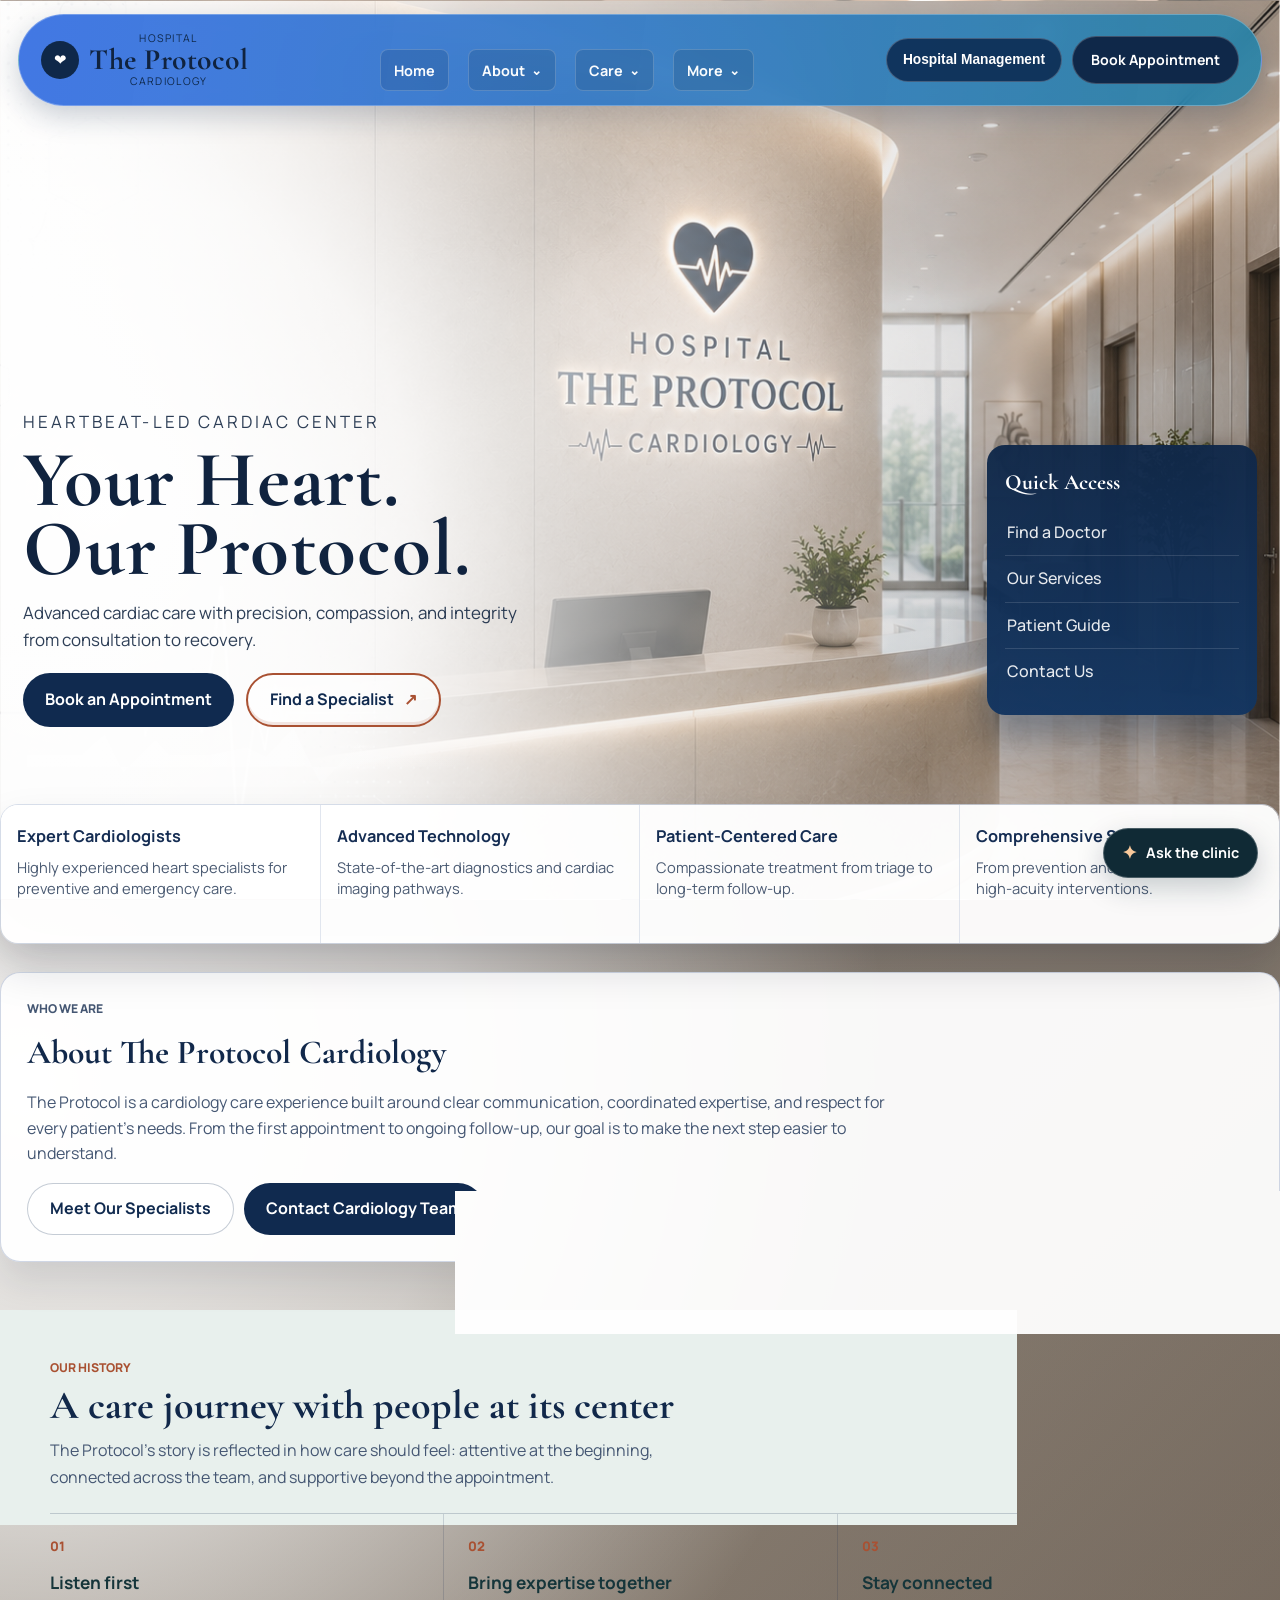
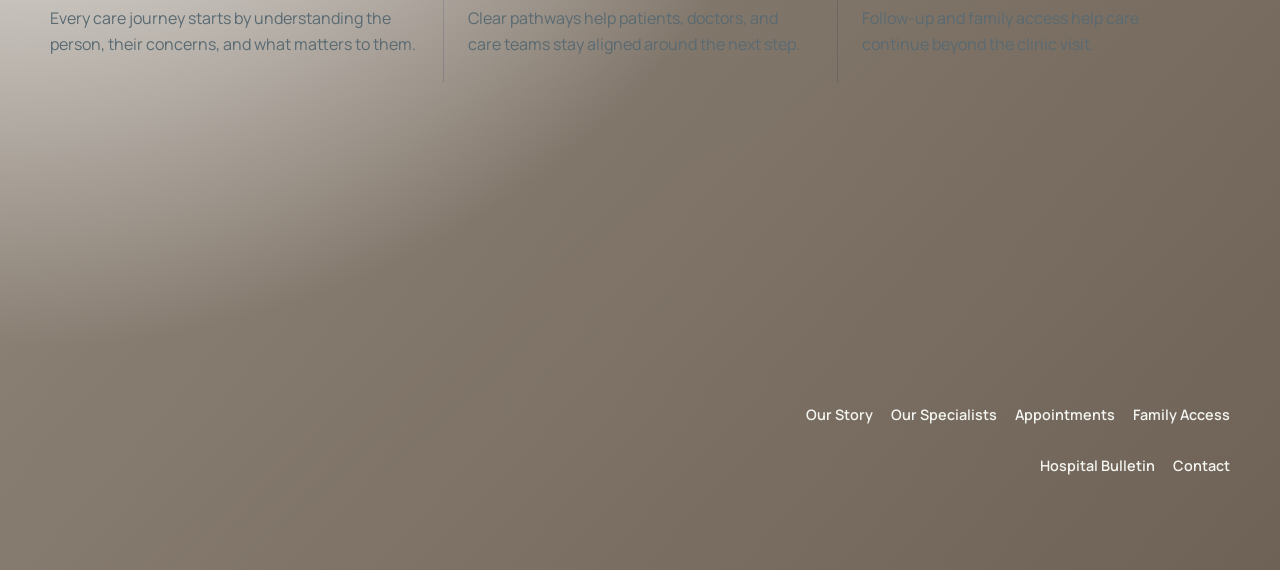
==== commit 8b1007a7: "Refresh Family Access dashboard assets Co-authored-by: Copilot <223556219+Copilot@users.noreply.gith" ====
--- a/src/dashboard.html
+++ b/src/dashboard.html
@@ -4,11 +4,11 @@
     <meta charset="UTF-8">
     <meta name="viewport" content="width=device-width, initial-scale=1.0">
     <title>Hospital Dashboard</title>
-    <link rel="stylesheet" href="css/styles.css?v=admin-operation-schedule-20261023">
+    <link rel="stylesheet" href="css/styles.css?v=family-access-dashboard-v4-20261121">
     <script src="js/runtime-config.js?v=vercel-api-migration-20261022" defer></script>
-    <script src="js/auth.js?v=family-access-validation-20261017" defer></script>
-    <script src="js/dashboard.js?v=admin-operation-schedule-20261023" defer></script>
-    <script src="js/faq-chat.js?v=family-record-chat-20260928" defer></script>
+    <script src="js/auth.js?v=family-account-identity-v4-20261121" defer></script>
+    <script src="js/dashboard.js?v=family-appointment-fix-v5-20261121" defer></script>
+    <script src="js/faq-chat.js?v=family-support-chat-v2-20261121" defer></script>
 </head>
 <body class="dashboard">
     <!-- SIDEBAR -->
@@ -184,6 +184,10 @@
                 <div id="doctor-patients"></div>
             </div>
             <div class="card">
+                <h3>Daily patient check-ins</h3>
+                <div id="doctor-daily-check-ins" class="clinical-list"></div>
+            </div>
+            <div class="card">
                 <h3>Appointment calendar</h3>
                 <div id="doctor-main-appointment-calendar" class="doctor-calendar"></div>
             </div>
@@ -437,6 +441,11 @@
             <div class="card">
                 <h3>Update Patient Vitals</h3>
                 <div id="staff-patients"></div>
+            </div>
+
+            <div class="card">
+                <h3>Daily patient check-ins</h3>
+                <div id="staff-daily-check-ins" class="clinical-list"></div>
             </div>
 
             <div class="card">
@@ -941,10 +950,75 @@
 
         <div id="family-section" class="content-section">
             <div class="header">
-                <h1>👨‍👩‍👧 Family Health Overview</h1>
+                <h1>Family Access</h1>
             </div>
             <div id="family-urgent-alerts" class="family-urgent-alert-list" aria-live="assertive"></div>
             <div id="family-content"></div>
+            <div class="family-dashboard-grid">
+                <section class="card family-today-needs">
+                    <p class="family-section-kicker">YOUR FAMILY CARE PLAN</p>
+                    <h2>Today's needs</h2>
+                    <div class="family-next-appointment-block">
+                        <h3>Next appointment</h3>
+                        <div id="family-next-appointment-summary" class="family-appointment-list"></div>
+                    </div>
+                    <div class="family-reminders-block">
+                        <h3>Reminders</h3>
+                        <div id="family-reminder-list" class="family-reminder-list"></div>
+                        <form id="family-reminder-form" class="family-reminder-form" autocomplete="off">
+                            <div class="form-group">
+                                <label for="family-reminder-title">Add a reminder</label>
+                                <input id="family-reminder-title" type="text" maxlength="120" placeholder="e.g. Call the care team" required>
+                            </div>
+                            <div class="family-reminder-time">
+                                <div class="form-group">
+                                    <label for="family-reminder-date">Date</label>
+                                    <input id="family-reminder-date" type="date" required>
+                                </div>
+                                <div class="form-group">
+                                    <label for="family-reminder-time">Time</label>
+                                    <input id="family-reminder-time" type="time" required>
+                                </div>
+                            </div>
+                            <button class="btn btn-secondary" type="submit">Save reminder</button>
+                            <p id="family-reminder-status" class="form-status" role="status" aria-live="polite"></p>
+                        </form>
+                    </div>
+                </section>
+                <section id="family-daily-check-in-section" class="card family-daily-check-in" hidden>
+                    <p class="family-section-kicker">A MOMENT TO CHECK IN</p>
+                    <h2>How is your loved one feeling today?</h2>
+                    <p class="muted-text">Share what you have noticed and how you are doing. Your check-in goes to the care team, not other family accounts.</p>
+                    <form id="family-daily-check-in-form" class="family-daily-check-in-form" autocomplete="off">
+                        <div class="form-group">
+                            <label for="family-patient-feeling">Your family member seems</label>
+                            <select id="family-patient-feeling" required>
+                                <option value="">Choose one</option>
+                                <option value="good">Good</option>
+                                <option value="okay">Okay</option>
+                                <option value="not_well">Not well</option>
+                                <option value="need_support">Needs the care team to contact us</option>
+                            </select>
+                        </div>
+                        <div class="form-group">
+                            <label for="family-own-feeling">And how are you feeling?</label>
+                            <select id="family-own-feeling" required>
+                                <option value="">Choose one</option>
+                                <option value="okay">I'm doing okay</option>
+                                <option value="worried">I'm worried</option>
+                                <option value="need_support">I need support</option>
+                            </select>
+                        </div>
+                        <div class="form-group">
+                            <label for="family-check-in-note">Anything else for the care team? (optional)</label>
+                            <textarea id="family-check-in-note" rows="3" maxlength="300"></textarea>
+                        </div>
+                        <button class="btn btn-primary" type="submit">Share today's check-in</button>
+                        <p id="family-daily-check-in-status" class="form-status" role="status" aria-live="polite"></p>
+                    </form>
+                    <div id="family-daily-check-in-history" class="clinical-list"></div>
+                </section>
+            </div>
             <section id="family-clinical" class="card family-clinical" aria-labelledby="family-clinical-title">
                 <h3 id="family-clinical-title">Medicine requests &amp; blood results</h3>
                 <p class="muted-text">Only items approved by the doctor and nurse appear here.</p>
@@ -1085,21 +1159,17 @@
                 <button class="faq-chat-close" type="button" aria-label="Close assistant">×</button>
             </header>
             <div class="faq-chat-messages" id="faq-chat-messages" role="log" aria-live="polite" aria-relevant="additions">
-                <p class="faq-chat-message is-assistant">I can summarize the latest readings linked to your family account if you choose to share them. I can't diagnose or determine a patient's condition. Please don't include names or identifying details.</p>
+                <p class="faq-chat-message is-assistant">I can help with appointments, Family Access, and general questions. I can't provide patient readings or medical advice. Please don't include names or identifying details.</p>
             </div>
             <div class="faq-chat-consent">
                 <label>
                     <input type="checkbox" id="faq-chat-family-consent">
                     <span>I agree to send my message to OpenAI for an answer. I will not include names, IDs, or other identifying details.</span>
                 </label>
-                <label>
-                    <input type="checkbox" id="faq-chat-share-vitals">
-                    <span>Include the linked record's latest HR, BP, respiratory rate, SpO₂, temperature, and timestamp. I have permission to share these readings with OpenAI.</span>
-                </label>
                 <p class="faq-chat-consent-error" id="faq-chat-consent-error" role="alert" hidden>Please agree before sending a message.</p>
             </div>
             <div class="faq-chat-suggestions" aria-label="Suggested questions">
-                <button type="button" data-chat-suggestion="I'm worried about my family member. Can you summarize the readings I chose to share?">Summarize readings</button>
+                <button type="button" data-chat-suggestion="How do I view the next appointment?">Next appointment</button>
                 <button type="button" data-chat-suggestion="What should I do if I'm worried about my family member?">I'm worried</button>
             </div>
             <form class="faq-chat-form" id="faq-chat-form">
@@ -1107,7 +1177,7 @@
                 <input id="faq-chat-input" name="message" type="text" maxlength="1200" placeholder="Ask a general question…" autocomplete="off" required>
                 <button type="submit" aria-label="Send message">Send</button>
             </form>
-            <p class="faq-chat-disclaimer">Not medical advice. No readings are shared unless selected. Contact the care team about health concerns.</p>
+            <p class="faq-chat-disclaimer">Not medical advice. Contact the care team about health concerns.</p>
         </section>
         <button class="faq-chat-toggle" type="button" aria-expanded="false" aria-controls="faq-chat-panel">
             <span class="faq-chat-toggle-mark" aria-hidden="true">✦</span>
--- a/src/css/styles.css
+++ b/src/css/styles.css
@@ -365,13 +365,20 @@
 }
 
 .specialty {
-    display: inline-block;
-    background: linear-gradient(135deg, var(--primary-color) 0%, var(--accent-color) 100%);
-    color: #ffffff;
-    padding: 6px 12px;
-    border-radius: 999px;
-    font-size: 0.85rem;
-    font-weight: 600;
+    display: inline-flex;
+    align-items: center;
+    gap: 8px;
+    background: transparent;
+    border: 0;
+    border-left: 3px solid #0f766e;
+    color: #0f766e;
+    padding: 2px 0 2px 10px;
+    border-radius: 0;
+    font-size: 0.8rem;
+    font-weight: 700;
+    letter-spacing: 0.08em;
+    text-transform: uppercase;
+    cursor: default;
 }
 
 .qualification {
@@ -6069,4 +6076,130 @@
     .protocol-nav-shell .protocol-nav-actions { display: grid; grid-template-columns: 1fr 1fr; width: 100%; }
     .protocol-nav-shell .protocol-management-btn,
     .protocol-nav-shell .protocol-appointment-btn { display: flex; justify-content: center; min-width: 0; min-height: 48px; padding: 12px 10px; white-space: normal; text-align: center; }
+}
+
+.family-dashboard-grid {
+    display: grid;
+    grid-template-columns: minmax(0, 1.05fr) minmax(0, 0.95fr);
+    gap: 16px;
+    margin-top: 16px;
+}
+
+.family-dashboard-grid > .card {
+    min-width: 0;
+    padding: clamp(16px, 2.4vw, 24px);
+    border: 1px solid #e3ebeb;
+    border-radius: 12px;
+    box-shadow: 0 8px 26px rgba(34, 63, 74, 0.06);
+}
+
+.family-today-needs {
+    background: linear-gradient(145deg, #f8fcfb 0%, #fff 62%);
+}
+
+.family-dashboard-grid h2 {
+    margin: 0 0 18px;
+    color: #203b4b;
+    font-size: 1.2rem;
+}
+
+.family-dashboard-grid h3 {
+    margin: 0 0 9px;
+    color: #315564;
+    font-size: 0.9rem;
+}
+
+.family-section-kicker {
+    margin: 0 0 6px;
+    color: #48847d;
+    font-size: 0.67rem;
+    font-weight: 800;
+    letter-spacing: 0.12em;
+}
+
+.family-next-appointment-block,
+.family-reminders-block {
+    padding-top: 15px;
+    border-top: 1px solid #e7eeee;
+}
+
+.family-next-appointment-block { margin-bottom: 16px; }
+.family-reminder-list { display: grid; gap: 8px; margin-bottom: 13px; }
+
+.family-reminder-card {
+    display: flex;
+    align-items: flex-start;
+    justify-content: space-between;
+    gap: 12px;
+    padding: 11px 12px;
+    background: #fff;
+    border: 1px solid #e4ebeb;
+    border-left: 3px solid #66a49a;
+    border-radius: 8px;
+}
+
+.family-reminder-card.is-complete { border-left-color: #9ab6a8; background: #f7faf8; }
+.family-reminder-detail { min-width: 0; }
+.family-reminder-detail strong { color: #294453; font-size: 0.82rem; overflow-wrap: anywhere; }
+.family-reminder-detail p { margin: 4px 0 0; font-size: 0.72rem; }
+.family-reminder-card.is-complete .family-reminder-detail strong { color: #70827a; text-decoration: line-through; }
+.family-reminder-actions { display: flex; flex: 0 0 auto; align-items: center; justify-content: flex-end; flex-wrap: wrap; gap: 6px; }
+.family-reminder-actions .clinical-status { font-size: 0.6rem; }
+.family-reminder-actions .btn { padding: 6px 8px; font-size: 0.68rem; }
+
+.family-reminder-form,
+.family-daily-check-in-form { display: grid; gap: 10px; }
+
+.family-reminder-form .form-group,
+.family-daily-check-in-form .form-group { margin: 0; }
+
+.family-reminder-form input,
+.family-daily-check-in-form select,
+.family-daily-check-in-form textarea { border-radius: 7px; }
+
+.family-reminder-time {
+    display: grid;
+    grid-template-columns: 1fr 1fr;
+    gap: 9px;
+}
+
+.family-reminder-form > button,
+.family-daily-check-in-form > button { justify-self: start; }
+
+.family-reminder-form .form-status,
+.family-daily-check-in-form .form-status { margin: 0; }
+
+.family-daily-check-in {
+    background: linear-gradient(145deg, #f3f8ff 0%, #fff 65%);
+}
+
+.family-daily-check-in[hidden] { display: none; }
+.family-daily-check-in > .muted-text { margin: -7px 0 17px; font-size: 0.78rem; line-height: 1.55; }
+.family-daily-check-in-history { margin-top: 15px; }
+.family-daily-check-in-history .clinical-card { border-radius: 8px; }
+
+.rhythm-reference-guide {
+    margin: 16px 0;
+    padding: 14px;
+    background: #f8fafc;
+    border: 1px solid #dfe7ed;
+    border-radius: 8px;
+}
+
+.rhythm-reference-guide h4 { margin: 0 0 4px; color: #294253; font-size: 0.86rem; }
+.rhythm-reference-guide > .muted-text { margin: 0 0 11px; font-size: 0.7rem; }
+.rhythm-reference-grid { display: grid; grid-template-columns: repeat(2, minmax(0, 1fr)); gap: 8px; }
+.rhythm-reference-item { min-width: 0; padding: 8px; background: #fff; border: 1px solid #e5ebef; border-radius: 6px; }
+.rhythm-reference-item strong { color: #435969; font-size: 0.68rem; }
+.rhythm-reference-item svg { display: block; width: 100%; height: 40px; margin-top: 3px; background: repeating-linear-gradient(0deg, #fff 0 9px, #f8e9eb 10px), repeating-linear-gradient(90deg, transparent 0 9px, #f8e9eb 10px); }
+.rhythm-reference-item path { fill: none; stroke: #c64b5e; stroke-width: 1.6; stroke-linecap: round; stroke-linejoin: round; }
+
+@media (max-width: 760px) {
+    .family-dashboard-grid { grid-template-columns: minmax(0, 1fr); }
+}
+
+@media (max-width: 520px) {
+    .family-reminder-card { flex-direction: column; }
+    .family-reminder-actions { justify-content: flex-start; }
+    .rhythm-reference-grid { grid-template-columns: minmax(0, 1fr); }
 }
